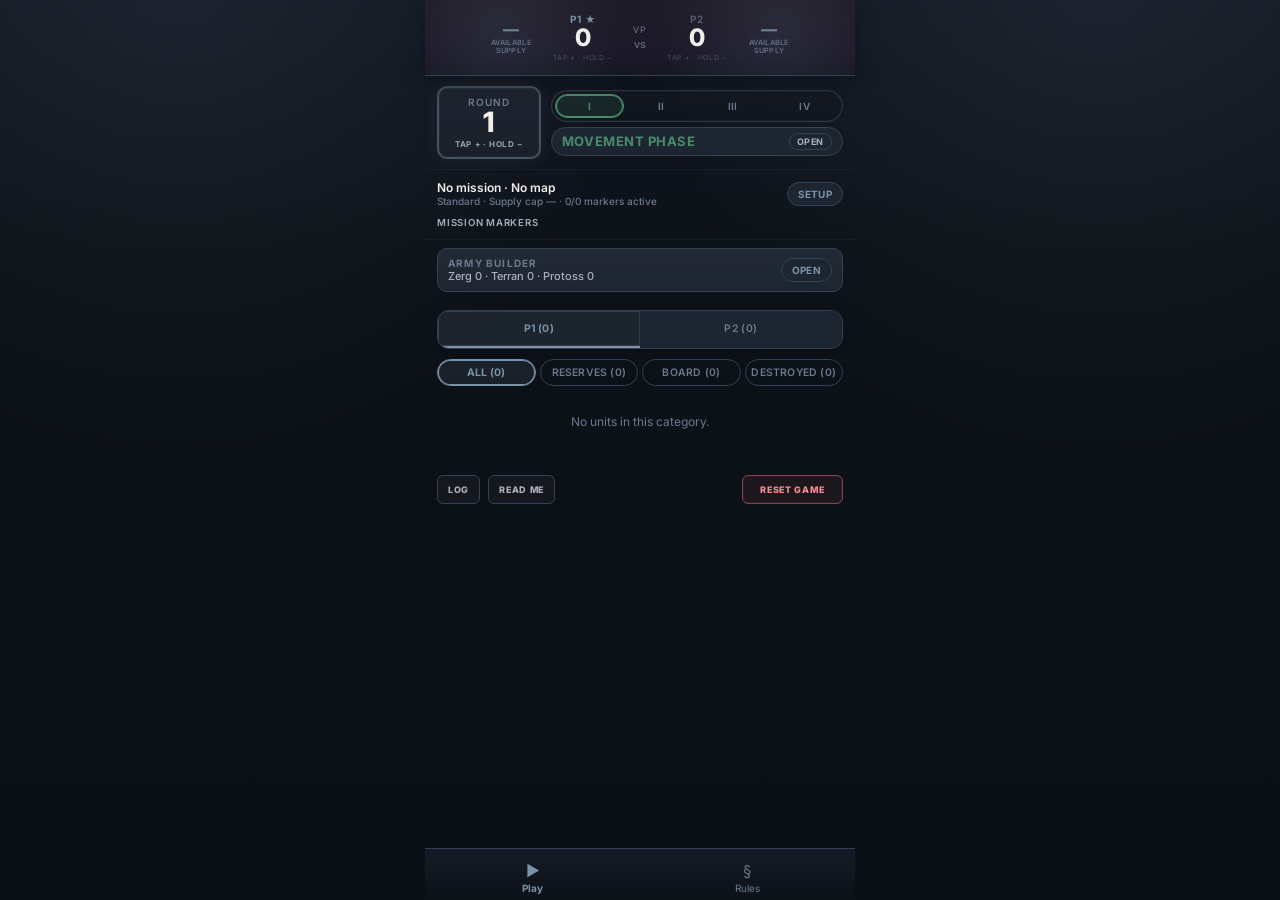
==== index.html @ 0a816eaf "Add files via upload" ====
<!DOCTYPE html>
<html lang="en">
<head>
<meta charset="UTF-8">
<meta name="viewport" content="width=device-width, initial-scale=1.0, maximum-scale=1.0, viewport-fit=cover">
<title>SC:TMG — Layout Prototype</title>
<link rel="preconnect" href="https://fonts.googleapis.com">
<link href="https://fonts.googleapis.com/css2?family=Inter:wght@400;500;600;700;800&display=swap" rel="stylesheet">
<style>
*{box-sizing:border-box;margin:0;padding:0}
:root{
  --bg:#0d1118;--surface:#171d28;--surfaceAlt:#1d2531;
  --card:#1d2531;--panel-3:#263140;--border:#344256;
  --text:#f0eee8;--muted:#a9b0bb;--dim:#6b7a8d;
  --accent:#d4af37;--accent-rgb:212,175,55;
  --movement:#22c55e;--assault:#f59e0b;--combat:#ef4444;--scoring:#3b82f6;
  --success:#22c55e;--warning:#fbbf24;--error:#ef4444;--gas:#22d3ee;
  --font:'Inter',-apple-system,BlinkMacSystemFont,system-ui,sans-serif;
  --mono:'Inter',monospace;
  --r:10px;--rs:6px;
}
html,body{background:var(--bg);color:var(--text);font-family:var(--font);-webkit-tap-highlight-color:transparent;min-height:100vh;scrollbar-width:none}
body::-webkit-scrollbar{display:none}
button{font-family:inherit;cursor:pointer;border:none;background:none;color:inherit}
input,select{font-family:inherit}
@keyframes fadeIn{from{opacity:0;transform:translateY(-3px)}to{opacity:1;transform:translateY(0)}}

/* ─── SCOREBAR (sticky) ─── */
.scorebar{
  position:sticky;top:0;z-index:100;
  border-bottom:1px solid var(--border);
  padding:calc(env(safe-area-inset-top,0px) + 6px) 12px 6px;
  box-shadow:0 8px 20px rgba(4,8,15,.28);
}
/* ─── GAME STRIP (scrolls) ─── */
.game-strip{padding:10px 12px;border-bottom:1px solid rgba(255,255,255,.04)}
.score-row1{display:flex;align-items:center;gap:10px}
.round-block{padding:8px 16px;border-radius:var(--r);background:linear-gradient(180deg,rgba(255,255,255,.035),rgba(255,255,255,.01)),var(--surface);border:2px solid rgba(var(--accent-rgb),.42);box-shadow:0 0 16px rgba(var(--accent-rgb),.12),inset 0 0 0 1px rgba(255,255,255,.04);text-align:center;cursor:pointer;user-select:none;transition:transform .1s,box-shadow .15s,border-color .15s;-webkit-tap-highlight-color:transparent}
.round-block.pressing{transform:scale(.95)}
.round-label{font-size:10px;color:var(--dim);text-transform:uppercase;letter-spacing:.1em;font-weight:600}
.round-value{font-size:28px;font-weight:800;font-family:var(--mono);line-height:1}
.round-hint{font-size:8px;color:var(--muted);margin-top:3px;opacity:.9;text-transform:uppercase;letter-spacing:.08em;font-weight:700}
.phase-col{flex:1;display:flex;flex-direction:column;gap:5px}
.phase-pills{display:flex;gap:3px;padding:3px;border-radius:100px;border:1px solid rgba(var(--accent-rgb),.28);background:linear-gradient(180deg,rgba(255,255,255,.025),rgba(255,255,255,.006)),rgba(13,17,24,.55);box-shadow:inset 0 0 0 1px rgba(255,255,255,.03)}
.phase-pill{flex:1;padding:5px 0;border-radius:100px;border:1.5px solid transparent;font-size:10px;font-weight:600;text-transform:uppercase;letter-spacing:.02em;transition:all .15s}
.phase-pill.active{font-weight:700;box-shadow:inset 0 0 0 1px currentColor}
.phase-row2{display:flex;align-items:center;gap:6px}
.phase-name{font-size:13px;font-weight:700;text-transform:uppercase;letter-spacing:.04em}
.phase-open-btn{flex:1;min-width:0;padding:5px 10px;border-radius:100px;border:1px solid var(--border);background:var(--surfaceAlt);font-size:11px;white-space:nowrap;text-align:left}
.phase-open-btn .phase-name{text-decoration:none}
.phase-open-btn{display:flex;align-items:center;justify-content:space-between;gap:8px}
.phase-open-tag{padding:2px 7px;border-radius:999px;background:var(--card);border:1px solid var(--border);color:var(--muted);font-size:9px;font-weight:700;text-transform:uppercase;letter-spacing:.06em}
.vp-row{display:flex;align-items:center;justify-content:center;gap:10px;padding:2px 0}
.vp-block{text-align:center;min-width:66px;padding:3px 6px;border-radius:var(--r);user-select:none}
.vp-score-hit{cursor:pointer;transition:transform .1s;padding:2px 4px;border-radius:var(--rs)}
.vp-score-hit.pressing{transform:scale(.95)}
.vp-label{font-size:10px;text-transform:uppercase;letter-spacing:.1em;font-weight:600}
.vp-value{font-size:24px;font-weight:800;font-family:var(--mono);line-height:1.1}
.vp-hint{font-size:7px;color:var(--dim);margin-top:2px;opacity:.5;text-transform:uppercase;letter-spacing:.08em}
.vp-hint.score-ready{opacity:1;font-weight:800;color:var(--accent)}
.supply-side{text-align:center;min-width:36px;padding:4px 2px;border-radius:var(--rs);opacity:.85}
.supply-side .supply-num{display:block;font-size:1rem;font-weight:800;font-family:var(--mono);color:var(--sc);line-height:1}
.supply-side.over .supply-num{color:#ef4444}
.supply-side .supply-detail{display:block;font-size:0.45rem;color:var(--dim);text-transform:uppercase;letter-spacing:.04em;font-weight:600;margin-top:2px;line-height:1.05}
.vp-sep{display:flex;flex-direction:column;align-items:center}
.vp-sep span:first-child{font-size:9px;color:var(--dim);text-transform:uppercase;letter-spacing:.15em}
.vp-sep span:last-child{font-size:11px;color:var(--dim);margin-top:2px}
.log-open-btn{padding:8px 10px;border-radius:var(--rs);border:1px solid var(--border);background:rgba(255,255,255,.035);color:var(--muted);font-size:9px;font-weight:800;text-transform:uppercase;letter-spacing:.08em}
.utility-left{display:flex;gap:8px;align-items:center}
.readme-list{display:grid;gap:10px}
.readme-item{padding:9px 10px;border-radius:var(--rs);border:1px solid rgba(255,255,255,.06);background:linear-gradient(180deg,rgba(255,255,255,.018),rgba(255,255,255,.005)),var(--surfaceAlt)}
.readme-item strong{display:block;margin-bottom:3px;color:var(--text);font-size:12px}
.readme-item span{display:block;color:var(--dim);font-size:11px;line-height:1.4}
.log-list{max-height:58vh;overflow:auto;padding-right:2px}
.log-entry{padding:9px 0;border-bottom:1px solid rgba(255,255,255,.06)}
.log-entry-head{display:flex;align-items:center;justify-content:space-between;gap:8px;margin-bottom:3px}
.log-round{font-size:9px;color:var(--accent);font-weight:800;text-transform:uppercase;letter-spacing:.08em}
.log-time{font-size:9px;color:var(--dim);font-family:var(--mono)}
.log-text{font-size:12px;line-height:1.35;color:var(--text);font-weight:600}
.log-empty{padding:18px 0;color:var(--dim);font-size:12px;text-align:center}

/* ─── TURN STRIP ─── */
.turn-strip{padding:10px 12px 6px;border-bottom:1px solid rgba(255,255,255,.04)}
.phase-purpose{font-size:11px;margin-bottom:8px;line-height:1.5;font-weight:500;opacity:.85}
.action-chips{display:flex;gap:4px;margin-bottom:8px;overflow-x:auto;scrollbar-width:none}
.action-chips::-webkit-scrollbar,.filter-chips::-webkit-scrollbar{display:none}
.action-chip{padding:6px 12px;border-radius:100px;white-space:nowrap;border:1px solid var(--border);font-size:10px;font-weight:600;text-transform:uppercase;letter-spacing:.02em;flex-shrink:0;transition:all .15s}
.action-chip.active{font-weight:700;box-shadow:inset 0 0 0 1px currentColor}
.action-select-wrap{position:relative;margin-bottom:8px}
.action-select{width:100%;padding:9px 34px 9px 12px;border-radius:var(--rs);border:1px solid var(--border);background:linear-gradient(180deg,rgba(255,255,255,.025),rgba(255,255,255,.005)),var(--surfaceAlt);color:var(--text);font-size:12px;font-weight:700;letter-spacing:.02em;appearance:none;-webkit-appearance:none;text-transform:uppercase}
.action-select option{background:var(--surface);color:var(--text)}
.action-select-wrap::after{content:"▼";position:absolute;right:12px;top:50%;transform:translateY(-50%);color:var(--dim);font-size:10px;pointer-events:none}
.action-info{padding:4px 2px 8px;margin-bottom:4px}
.action-title{font-size:12px;font-weight:600}
.action-when{font-size:10px;color:var(--dim);font-weight:500;margin-top:2px;line-height:1.35}
.action-steps{padding:0 0 8px;animation:fadeIn .15s ease}
.step-row{display:flex;gap:8px;padding:5px 0;font-size:12px;font-weight:500}
.step-num{width:20px;height:20px;border-radius:50%;display:flex;align-items:center;justify-content:center;font-size:10px;font-weight:700;font-family:var(--mono);flex-shrink:0}
.resolve-row{display:flex;gap:6px;margin-bottom:6px}
.resolve-btn{flex:2;padding:10px;border-radius:var(--rs);color:#fff;font-size:11px;font-weight:700;text-transform:uppercase;letter-spacing:.04em;box-shadow:0 4px 12px rgba(0,0,0,.3)}
.pass-btn{flex:1;padding:10px;border-radius:var(--rs);background:var(--surfaceAlt);border:1px solid var(--border);color:var(--muted);font-size:11px;font-weight:600;text-transform:uppercase;letter-spacing:.02em}
.pass-btn.done{color:var(--dim);opacity:.4}
.pass-state{display:flex;gap:12px;justify-content:center;padding-bottom:2px}
.pass-state span{font-size:10px;font-weight:600;text-transform:uppercase;letter-spacing:.04em}

/* ─── MISSION PANEL ─── */
.mission-panel{padding:0 12px 6px;border-bottom:1px solid rgba(255,255,255,.04)}
.mission-header{display:flex;align-items:center;gap:8px;padding:10px 0;cursor:pointer;user-select:none}
.mission-header-info{flex:1}
.mission-title{font-size:12px;font-weight:600}
.mission-sub{font-size:10px;color:var(--dim);font-weight:500}
.mission-chevron{color:var(--dim);font-size:10px;transition:transform .2s}
.mission-chevron.open{transform:rotate(180deg)}
.mission-body{animation:fadeIn .12s ease;padding-bottom:8px}
.scale-chips{display:flex;gap:4px;margin-bottom:10px}
.scale-chip{flex:1;padding:8px 0;border-radius:var(--rs);border:1.5px solid transparent;font-size:11px;font-weight:600;text-align:center;transition:all .15s;background:var(--surfaceAlt)}
.scale-chip.active{font-weight:700}
.mission-selects{display:flex;gap:6px;margin-bottom:8px}
.mission-select{flex:1;padding:8px 10px;border-radius:var(--rs);background:var(--panel-3);border:1px solid var(--border);color:var(--text);font-size:11px;font-weight:500;font-family:var(--font);appearance:none;-webkit-appearance:none}
.mission-select option{background:var(--card);color:var(--text)}
.mission-stat-row{display:flex;gap:8px;margin-bottom:10px;flex-wrap:wrap}
.mission-stat{padding:5px 12px;border-radius:100px;font-size:10px;font-weight:600;text-transform:uppercase;letter-spacing:.02em}
.supply-board{display:grid;grid-template-columns:1fr 1fr;gap:6px;padding:8px 12px;border-bottom:1px solid rgba(255,255,255,.04)}
.supply-card{border-radius:var(--r);border:1px solid var(--border);background:linear-gradient(180deg,rgba(255,255,255,.02),rgba(255,255,255,.005)),var(--card);padding:8px}
.supply-card.over{border-color:#8b4049;background:rgba(139,64,73,.12)}
.supply-top{display:flex;align-items:center;justify-content:space-between;gap:6px;margin-bottom:6px}
.supply-name{font-size:11px;font-weight:600;white-space:nowrap;overflow:hidden;text-overflow:ellipsis}
.supply-value{font-family:var(--mono);font-size:18px;font-weight:700}
.supply-label{font-size:9px;color:var(--dim);text-transform:uppercase;letter-spacing:.08em}
.supply-meter{height:4px;border-radius:999px;background:#25262d;overflow:hidden}
.supply-fill{height:100%;border-radius:inherit}
.supply-note{margin-top:5px;color:var(--dim);font-size:9px;line-height:1.3}
.sides-row{display:flex;gap:6px;align-items:center;margin-bottom:10px}
.sides-label{font-size:10px;color:var(--dim);flex:1}
.side-chip{padding:3px 10px;border-radius:12px;font-size:11px;font-weight:500}
.swap-btn{padding:3px 10px;border-radius:12px;border:1px solid var(--border);font-size:10px;color:var(--muted)}
.marker-grid{display:flex;gap:4px;flex-wrap:wrap}
.marker-chip{padding:8px 10px;border-radius:var(--rs);border:1px solid var(--border);background:linear-gradient(180deg,rgba(255,255,255,.02),rgba(255,255,255,.005)),var(--surfaceAlt);text-align:center;flex:1;min-width:55px;cursor:pointer;transition:all .15s}
.marker-chip.active{border-color:rgba(var(--accent-rgb),.5);box-shadow:0 0 8px rgba(var(--accent-rgb),.12)}
.marker-num{font-size:12px;font-weight:700;font-family:var(--mono)}
.marker-owner{font-size:9px;color:var(--dim);font-weight:500}
.marker-supply{font-size:9px;color:var(--dim);font-family:var(--mono);font-weight:600}
.marker-editor{animation:fadeIn .12s ease;padding:8px 0}
.marker-edit-head{display:flex;align-items:center;justify-content:space-between;margin-bottom:8px}
.marker-edit-title{font-size:13px;font-weight:600}
.marker-active-btn{padding:4px 12px;border-radius:14px;border:1.5px solid var(--border);font-size:11px;transition:all .15s}
.marker-active-btn.on{border-color:rgba(var(--accent-rgb),.5);color:var(--accent);background:rgba(var(--accent-rgb),.12)}
.marker-control-board{display:grid;grid-template-columns:1fr minmax(76px,.8fr) 1fr;align-items:stretch;gap:6px;margin-top:8px}
.marker-control-side,.marker-control-center{min-height:48px;border-radius:var(--rs);border:1px solid var(--border);background:linear-gradient(180deg,rgba(255,255,255,.02),rgba(255,255,255,.005)),var(--surfaceAlt);display:flex;flex-direction:column;align-items:center;justify-content:center;text-align:center;transition:transform .1s,border-color .15s,background .15s,box-shadow .15s}
.marker-control-side{font-size:12px;font-weight:800;text-transform:uppercase;letter-spacing:.05em}
.marker-control-side small,.marker-control-center small{margin-top:2px;color:var(--dim);font-size:8px;font-weight:700;text-transform:uppercase;letter-spacing:.05em}
.marker-control-center{font-family:var(--mono);font-size:18px;font-weight:900}
.marker-control-side.active{box-shadow:inset 0 0 0 1px currentColor}
.marker-control-side:active,.marker-control-center:active{transform:scale(.97)}
.marker-home-row{display:grid;grid-template-columns:repeat(3,1fr);gap:5px;margin-top:8px}
.marker-home-btn{padding:6px 4px;border-radius:var(--rs);border:1px solid var(--border);background:var(--surfaceAlt);color:var(--dim);font-size:9px;font-weight:800;text-transform:uppercase;letter-spacing:.04em}
.marker-home-btn.active{box-shadow:inset 0 0 0 1px currentColor}
.marker-supply-row{display:flex;align-items:center;gap:8px;padding:7px 0;border-bottom:1px solid rgba(255,255,255,.04)}
.marker-supply-row .player-lbl{font-size:11px;flex:1}
.marker-supply-row .supply-val{font-size:14px;font-weight:600;font-family:var(--mono);width:24px;text-align:center}
.marker-supply-counter{min-width:58px;padding:5px 9px;border-radius:var(--rs);border:1px solid var(--border);background:linear-gradient(180deg,rgba(255,255,255,.02),rgba(255,255,255,.005)),var(--surfaceAlt);text-align:center;user-select:none;transition:transform .1s}
.marker-supply-counter.pressing{transform:scale(.96)}
.marker-supply-counter .supply-val{display:block;width:auto;font-size:16px;font-weight:800;font-family:var(--mono)}
.marker-supply-counter .model-hint{display:block;margin-top:2px;color:var(--dim);font-size:8px;font-family:var(--font);text-transform:uppercase;letter-spacing:.04em}
.marker-owner-btns{display:flex;gap:4px;margin-top:8px}
.marker-owner-btn{flex:1;padding:5px 0;border-radius:var(--rs);border:1px solid var(--border);font-size:10px;transition:all .15s}
.marker-owner-btn.active{font-weight:600}

/* ─── ARMY SECTION ─── */
.army-section{padding:10px 12px 12px}
.army-toggle{display:flex;margin-bottom:10px;border-radius:12px;border:1px solid var(--border);overflow:hidden;box-shadow:0 2px 8px rgba(0,0,0,.15)}
.army-toggle button{flex:1;padding:11px 0;background:var(--surfaceAlt);font-size:0.65rem;font-weight:600;text-transform:uppercase;letter-spacing:.04em;transition:all .15s;border-bottom:2px solid transparent}
.army-toggle button.active{font-weight:700}
.builder-bar{display:flex;align-items:center;justify-content:space-between;gap:8px;margin:8px 12px;padding:8px 10px;border-radius:var(--r);background:linear-gradient(180deg,rgba(255,255,255,.02),rgba(255,255,255,.005)),var(--surfaceAlt);border:1px solid var(--border)}
.builder-head{display:flex;align-items:center;justify-content:space-between;gap:8px;margin-bottom:7px}
.builder-title{font-size:10px;color:var(--dim);text-transform:uppercase;letter-spacing:.12em;font-family:var(--mono);font-weight:700}
.builder-summary{font-size:11px;color:var(--muted);overflow:hidden;text-overflow:ellipsis;white-space:nowrap;font-weight:500}
.builder-open-btn{padding:5px 10px;border-radius:100px;border:1px solid var(--border);background:var(--card);color:var(--accent);font-size:10px;font-weight:700;text-transform:uppercase;letter-spacing:.03em;white-space:nowrap}
.builder-links{display:flex;gap:4px}
.builder-links a{padding:4px 8px;border-radius:100px;border:1px solid var(--border);color:var(--muted);font-size:10px;text-decoration:none;font-weight:600}
.builder-imports{display:grid;grid-template-columns:repeat(3,1fr);gap:4px}
.builder-imports button{padding:6px 4px;border-radius:var(--rs);border:1px solid var(--border);background:var(--card);color:var(--muted);font-size:10px;font-weight:600}
.builder-imports button.ready{color:var(--accent);border-color:rgba(var(--accent-rgb),.45);background:rgba(var(--accent-rgb),.08)}
.builder-imports button:disabled{opacity:.45}
.builder-status{margin-top:6px;color:var(--dim);font-size:10px;line-height:1.35}
.modal-backdrop{position:fixed;inset:0;background:rgba(0,0,0,.68);z-index:190}
.modal-panel{position:fixed;left:12px;right:12px;top:50%;transform:translateY(-50%);z-index:200;max-width:406px;margin:0 auto;padding:12px;border-radius:var(--r);background:linear-gradient(180deg,rgba(255,255,255,.025),rgba(255,255,255,.005)),var(--surface);border:1px solid var(--border);box-shadow:0 18px 60px rgba(0,0,0,.45)}
.modal-head{display:flex;align-items:flex-start;justify-content:space-between;gap:10px;margin-bottom:10px}
.modal-title{font-size:15px;font-weight:700}
.modal-sub{margin-top:2px;color:var(--dim);font-size:11px;line-height:1.35}
.modal-close{width:30px;height:30px;border-radius:50%;border:1px solid var(--border);background:var(--surfaceAlt);color:var(--muted);font-size:18px;line-height:1}
.filter-chips{display:flex;gap:4px;margin-bottom:8px}
.filter-chip{flex:1;padding:6px 4px;border-radius:100px;white-space:nowrap;border:1px solid var(--border);font-size:0.65rem;font-weight:600;text-transform:uppercase;letter-spacing:.02em;transition:all .15s;text-align:center}
.filter-chip.active{font-weight:700;box-shadow:inset 0 0 0 1px currentColor}
.empty-msg{padding:20px 0;text-align:center;color:var(--dim);font-size:12px}

/* ─── ROLE COLORS ─── */
.unit-card{
  border-radius:12px;border:1px solid var(--border);border-left:4px solid var(--border);
  margin-bottom:8px;transition:opacity .2s,transform .16s,box-shadow .16s;
  background:
    radial-gradient(circle at top right,rgba(var(--unit-color-rgb,var(--accent-rgb)),.10),transparent 34%),
    linear-gradient(180deg,rgba(255,255,255,.025),rgba(255,255,255,.01)),var(--surface);
  box-shadow:0 2px 8px rgba(0,0,0,.2);overflow:hidden;
}
.unit-card.role-hero{border-left-color:#f59e0b}
.unit-card.role-elite{border-left-color:#a855f7}
.unit-card.role-core{border-left-color:#3b82f6}
.unit-card.role-support{border-left-color:#22c55e}
.unit-card.role-specialist{border-left-color:#ec4899}
.unit-card.dead{background:var(--bg);border-color:rgba(255,255,255,.04);border-left-color:rgba(255,255,255,.06);opacity:.4;box-shadow:none}
.unit-row{display:grid;grid-template-columns:10px minmax(0,1fr) 12px;grid-template-areas:"dot main chev" ". controls controls";align-items:center;gap:8px 10px;padding:12px 14px;cursor:pointer;user-select:none}
.loc-dot{grid-area:dot;width:10px;height:10px;border-radius:50%;flex-shrink:0}
.unit-main{grid-area:main;min-width:0;display:flex;align-items:baseline;gap:6px}
.unit-name{min-width:0;font-size:0.95rem;font-weight:600;line-height:1.25;overflow-wrap:anywhere}
.unit-name.dead{color:var(--dim);text-decoration:line-through}
.unit-meta{flex:0 0 auto;color:var(--muted);font-size:0.75rem;font-weight:500}
.unit-controls{grid-area:controls;display:grid;grid-template-columns:minmax(54px,.9fr) minmax(40px,.7fr) minmax(40px,.7fr) minmax(48px,.8fr);align-items:center;gap:6px;min-width:0}
.toggle-chip{width:100%;min-height:28px;padding:4px 0;border-radius:100px;border:1.5px solid transparent;font-size:0.6rem;font-weight:600;text-transform:uppercase;letter-spacing:.02em;transition:all .15s;text-align:center}
.toggle-chip.on{font-weight:700;box-shadow:inset 0 0 0 1px currentColor}
.location-chip{width:100%;min-height:26px;padding:3px 0;border-radius:100px;border:1px solid var(--border);font-size:0.58rem;font-weight:650;white-space:nowrap;text-align:center;text-transform:uppercase;letter-spacing:.01em}
.model-badge{position:relative;width:100%;min-height:28px;padding:3px 4px;border-radius:var(--rs);border:1px solid transparent;font-size:0.72rem;font-family:var(--mono);font-weight:700;text-align:center;display:flex;align-items:center;justify-content:center;line-height:1;cursor:pointer;user-select:none;transition:transform .1s,border-color .15s,background .15s}
.model-badge.pressing{transform:scale(.96)}
.model-badge small{position:absolute;left:5px;top:50%;transform:translateY(-50%);font-family:var(--font);font-size:0.46rem;font-weight:800;letter-spacing:.02em;text-transform:uppercase;opacity:.68}
.unit-chevron{grid-area:chev;color:var(--muted);font-size:14px;transition:transform .2s;flex-shrink:0}
.unit-chevron.open{transform:rotate(90deg)}
.unit-expand{border-top:1px solid var(--border);padding:12px 14px 14px;animation:revealBlock .2s ease}
@keyframes revealBlock{from{opacity:0;transform:translateY(-4px)}to{opacity:1;transform:translateY(0)}}

/* Stats Grid — matches builder */
.stat-grid{display:grid;grid-template-columns:repeat(auto-fit,minmax(48px,1fr));gap:4px;margin:12px 0}
.stat-chip{
  background:linear-gradient(180deg,rgba(255,255,255,.02),rgba(255,255,255,.01)),var(--panel-3);
  border-radius:6px;padding:6px 4px;text-align:center;
}
.stat-label{display:block;font-size:0.55rem;color:var(--muted);text-transform:uppercase;letter-spacing:.03em;margin-bottom:2px;font-weight:600}
.stat-val{font-size:0.8rem;font-weight:600;color:var(--text)}

/* Weapon Table — matches builder */
.weapon-table{
  background:linear-gradient(180deg,rgba(255,255,255,.02),rgba(255,255,255,.01)),var(--panel-3);
  border:1px solid var(--border);border-radius:8px;overflow:hidden;margin-bottom:8px;
}
.weapon-table:last-child{margin-bottom:0}
.weapon-table-header{display:flex;justify-content:space-between;align-items:center;padding:8px 12px;background:var(--surface);border-bottom:1px solid var(--border)}
.weapon-table-name{font-size:0.85rem;font-weight:600}
.weapon-table-phase{font-size:0.65rem;padding:2px 6px;border-radius:4px;background:rgba(255,255,255,.05);color:var(--muted);text-transform:uppercase}
.weapon-table-stats{display:grid;grid-template-columns:repeat(auto-fit,minmax(50px,1fr))}
.weapon-table-cell{padding:6px 8px;text-align:center;border-right:1px solid var(--border)}
.weapon-table-cell:last-child{border-right:none}
.weapon-table-cell span{display:block;font-size:0.55rem;color:var(--muted);text-transform:uppercase;letter-spacing:.03em;margin-bottom:2px}
.weapon-table-cell strong{font-size:0.8rem;font-weight:600}
.weapon-table-kw{padding:6px 12px;border-top:1px solid var(--border);display:flex;flex-wrap:wrap;gap:4px}
.weapon-table-kw .kw-chip{margin:0}

/* Ability Block — matches builder */
.ability-block{
  background:linear-gradient(180deg,rgba(255,255,255,.02),rgba(255,255,255,.01)),var(--panel-3);
  border:1px solid var(--border);border-radius:8px;margin-bottom:8px;overflow:hidden;
}
.ability-block:last-child{margin-bottom:0}
.ability-header{padding:8px 12px 4px}
.ability-title{font-size:0.88rem;font-weight:600;color:var(--warning)}
.ability-phase-tag{font-size:0.6rem;padding:2px 6px;border-radius:4px;background:rgba(255,255,255,.05);color:var(--muted);text-transform:uppercase;margin-left:6px}
.ability-body{padding:4px 12px 8px;font-size:0.8rem;color:var(--muted);line-height:1.5}

.sec-label{font-size:0.6rem;color:var(--muted);text-transform:uppercase;letter-spacing:.08em;font-weight:600;margin-bottom:6px}
.kw-chip{padding:3px 8px;border-radius:4px;background:rgba(var(--accent-rgb),.15);color:var(--accent);font-size:0.65rem;font-weight:700;text-transform:uppercase;letter-spacing:.04em;display:inline-block;margin:0 4px 4px 0}
.model-counter{min-width:72px;padding:6px 10px;border-radius:8px;border:1px solid var(--border);background:linear-gradient(180deg,rgba(255,255,255,.02),rgba(255,255,255,.005)),var(--surfaceAlt);text-align:center;user-select:none;transition:transform .1s;cursor:pointer}
.model-counter.pressing{transform:scale(.96)}
.model-counter .model-val{display:block;width:auto;color:var(--text);font-size:0.95rem;font-weight:700}
.model-counter .model-hint{display:block;margin-top:2px;color:var(--dim);font-size:0.55rem;font-family:var(--font);text-transform:uppercase;letter-spacing:.06em}
.step-btn{width:28px;height:28px;border-radius:var(--rs);border:1px solid var(--border);background:linear-gradient(180deg,rgba(255,255,255,.025),rgba(255,255,255,.01)),var(--panel-3);color:var(--muted);font-size:15px;font-weight:700;display:flex;align-items:center;justify-content:center}
.model-val{font-size:0.95rem;font-weight:700;font-family:var(--mono);width:24px;text-align:center}
.loc-btns{display:flex;gap:4px;margin-top:12px}
.loc-btn{flex:1;padding:7px 0;border-radius:var(--rs);border:1px solid var(--border);font-size:0.65rem;font-weight:600;text-transform:uppercase;letter-spacing:.02em;transition:all .15s}
.loc-btn.active{font-weight:700;box-shadow:inset 0 0 0 1px currentColor}

/* ─── RULES TAB ─── */
.rules-tab{padding:12px}
.search-wrap{position:relative;margin-bottom:12px}
.search-input{width:100%;padding:10px 14px;border-radius:var(--r);background:var(--card);border:1px solid var(--border);color:var(--text);font-size:13px;font-weight:500;outline:none}
.search-clear{position:absolute;right:10px;top:50%;transform:translateY(-50%);background:none;border:none;color:var(--dim);font-size:16px}
.saved-chips{display:flex;gap:4px;flex-wrap:wrap;margin-bottom:14px}
.saved-chip{padding:5px 10px;border-radius:var(--r);background:linear-gradient(180deg,rgba(255,255,255,.02),rgba(255,255,255,.005)),var(--card);border:1px solid var(--border);font-size:11px;text-align:left}
.saved-chip strong{display:block;font-weight:500}
.saved-chip small{font-size:9px;color:var(--dim)}
.lib-row{display:flex;align-items:center;justify-content:space-between;width:100%;padding:9px 11px;margin-bottom:3px;background:linear-gradient(180deg,rgba(255,255,255,.02),rgba(255,255,255,.005)),var(--card);border-radius:var(--r);border:1px solid var(--border);text-align:left}
.lib-kicker{font-size:9px;color:var(--dim)}
.lib-title{font-size:12px;font-weight:500}
.lib-count{font-size:10px;color:var(--dim);font-family:var(--mono)}

/* ─── BOTTOM NAV ─── */
.bottom-nav{position:fixed;bottom:0;left:50%;transform:translateX(-50%);width:100%;max-width:430px;display:flex;background:linear-gradient(180deg,rgba(23,29,40,.94),rgba(13,17,24,.98));backdrop-filter:blur(10px);border-top:1px solid var(--border);padding:6px 0 env(safe-area-inset-bottom,8px);z-index:100}
.nav-btn{flex:1;display:flex;flex-direction:column;align-items:center;gap:2px;padding:6px 0}
.nav-icon{font-size:15px}
.nav-label{font-size:10px;font-weight:400}
.nav-btn.active .nav-label{font-weight:700}

.app-shell{max-width:430px;margin:0 auto;min-height:100vh}
.tab-content{padding-bottom:56px}
.danger-zone{display:flex;justify-content:space-between;align-items:center;gap:8px;padding:14px 12px 74px}
.reset-game-btn{width:25%;min-width:92px;padding:8px 10px;border-radius:var(--rs);border:1.5px solid #8b4049;background:rgba(139,64,73,.12);color:#ff8b96;font-size:9px;font-weight:800;text-transform:uppercase;letter-spacing:.08em;box-shadow:inset 0 0 0 1px rgba(255,139,150,.08)}
</style>
</head>
<body>
<div class="app-shell" id="app"></div>
<script src="Army%20Builder/runtime/payloads/mission-setup.js"></script>
<script>
const PHASES=[
  {n:"I",name:"Movement",color:"#4a8c6a",purpose:"Deploy, reposition, disengage, and set up the next phase."},
  {n:"II",name:"Assault",color:"#c96a4a",purpose:"Deal damage with ranged attacks, run for position, or charge into engagement."},
  {n:"III",name:"Combat",color:"#8b4a5e",purpose:"Resolve obligatory melee between engaged ground units."},
  {n:"IV",name:"Scoring",color:"#5a7a9a",purpose:"Determine marker control, score the round, clean up, and set initiative."},
];
const ACTIONS={
  0:[
    {title:"Hold",ref:"8.5.1",when:"Movement Phase, when the unit is eligible to activate",how:["Do nothing","Set the unit's activation marker"]},
    {title:"Move",ref:"8.5.2-8.5.3",when:"Movement Phase, when the unit is unengaged and activated",how:["Choose a leading model and move it up to Speed","Apply movement restrictions for bases, terrain, gaps, and elevation","Set the rest of the unit back into coherency"]},
    {title:"Disengage",ref:"8.5.4",when:"Movement Phase, when the unit begins engaged",how:["Move using the standard movement procedure","Each model must finish outside enemy engagement range","Models that fail to clear are removed"]},
    {title:"Deploy",ref:"8.5.5",when:"Movement Phase, if the unit fits within available supply",how:["Confirm current supply fits within available supply","Set the leading model at the entry edge, then move up to Speed","Set the rest of the unit in coherency"]}
  ],
  1:[
    {title:"Run",ref:"8.7.1",when:"Assault Phase, when the unit is unengaged and activated",how:["Use the same standard movement procedure as a Move","Nominate a leading model, move it up to Speed, then rebuild coherency","Do not end within engagement range of enemy units"]},
    {title:"Hold",ref:"8.7.2",when:"Assault Phase, when the unit is eligible to activate",how:["Do nothing","Set the activation marker to show the unit has acted in Assault"]},
    {title:"Ranged Attack",ref:"8.7.3-8.7.6",when:"Assault Phase, when the unit has a valid target and weapon profile",how:["Check visibility, range, target tag, and engagement status","Assign weapons into legal batches","Resolve each batch through Attack Pool, Armour Pool, then Damage Pool"]},
    {title:"Charge",ref:"8.7.7",when:"Assault Phase, after declaring targets and rolling charge distance",how:["Declare all intended target units first","Roll 1D6 and add the result to the unit's Speed","Move the leading model into legal engagement range, then rebuild coherency"]}
  ],
  2:[
    {title:"Close Combat Attack",ref:"8.8.1",when:"Combat Phase, when the engaged ground unit is activated",how:["Optionally Close Ranks up to 3 inches","Set models base-to-base where possible","Resolve melee attacks against enemy units the unit is engaged with"]}
  ],
  3:[
    {title:"Determine Mission Marker Control",ref:"8.9.1",when:"Start of the Scoring & Cleanup Phase",how:["Check which units can contest each marker","Sum current supply of contesting units for each player","Higher total controls the marker"]},
    {title:"Score Victory Points",ref:"8.9.2",when:"After marker control is determined",how:["Apply the mission card's scoring conditions simultaneously"]},
    {title:"End of Game Check",ref:"8.9.3",when:"Immediately after victory points are scored",how:["Follow the mission card's end-of-game condition before cleanup"]},
    {title:"Cleanup & Refresh",ref:"8.9.4-8.9.5",when:"After the end-of-game check",how:["Resolve end-of-round effects","Remove tokens and markers except stay-in-play exceptions","Refresh exhausted cards and clear activation state"]},
    {title:"Determine Initiative",ref:"8.9.6",when:"End of the Scoring & Cleanup Phase",how:["The player with fewer victory points takes the first player marker","If tied, conduct a roll-off"]}
  ],
};
const UNITS_P1=[
  {key:"stalker-0",name:"Stalker",role:"Elite",tier:"T2",supply:2,models:{current:2,max:2},stats:{speed:"4/8",armour:"4+",hp:6},location:"reserves",engaged:false,activated:false,weapons:[{name:"Particle Disruptors",range:'12"',hit:"4+",dmg:2},{name:"Stomp",range:"Melee",hit:"5+",dmg:1}],abilities:[{name:"Blink",desc:'Teleport up to 8" ignoring terrain'}],keywords:["Squadron","Passive"]},
  {key:"zealot-0",name:"Zealot",role:"Core",tier:"T1",supply:1,models:{current:6,max:6},stats:{speed:"5",armour:"4+",hp:3},location:"reserves",engaged:false,activated:false,weapons:[{name:"Psi Blades",range:"Melee",hit:"3+",dmg:2}],abilities:[{name:"Charge",desc:'+2" on assault moves'}],keywords:["Squadron"]},
  {key:"colossus-0",name:"Colossus",role:"Specialist",tier:"T3",supply:4,models:{current:1,max:1},stats:{speed:"4",armour:"3+",hp:10},location:"reserves",engaged:false,activated:false,weapons:[{name:"Thermal Lances",range:'14"',hit:"3+",dmg:4}],abilities:[{name:"Cliff Walk",desc:"Ignores terrain height"}],keywords:["Massive","Detector"]},
  {key:"sentry-0",name:"Sentry",role:"Support",tier:"T1",supply:1,models:{current:3,max:3},stats:{speed:"4",armour:"5+",hp:4},location:"reserves",engaged:false,activated:false,weapons:[{name:"Disruption Beam",range:'10"',hit:"4+",dmg:1}],abilities:[{name:"Guardian Shield",desc:'+1 Armour within 4"'},{name:"Force Field",desc:"Place impassable marker"}],keywords:["Psionic"]},
  {key:"immortal-0",name:"Immortal",role:"Elite",tier:"T2",supply:3,models:{current:2,max:2},stats:{speed:"3",armour:"2+",hp:8},location:"reserves",engaged:false,activated:false,weapons:[{name:"Phase Disruptors",range:'12"',hit:"3+",dmg:3}],abilities:[{name:"Hardened Shield",desc:"Max 2 damage per hit"}],keywords:["Armored"]},
  {key:"dt-0",name:"Dark Templar",role:"Elite",tier:"T2",supply:2,models:{current:2,max:2},stats:{speed:"6",armour:"5+",hp:4},location:"reserves",engaged:false,activated:false,weapons:[{name:"Warp Blade",range:"Melee",hit:"3+",dmg:3}],abilities:[{name:"Permanently Cloaked",desc:"Cannot be targeted unless detected"}],keywords:["Stealth"]},
];
const UNITS_P2=[
  {key:"zergling-0",name:"Zergling",role:"Core",tier:"T1",supply:1,models:{current:6,max:6},stats:{speed:"7",armour:"6+",hp:1},location:"reserves",engaged:false,activated:false,weapons:[{name:"Claws",range:"Melee",hit:"4+",dmg:1}],abilities:[{name:"Swarm",desc:"Re-roll 1s to hit in melee when 4+ models"}],keywords:["Squadron","Swarm"]},
  {key:"hydra-0",name:"Hydralisk",role:"Core",tier:"T1",supply:2,models:{current:4,max:4},stats:{speed:"4",armour:"5+",hp:3},location:"reserves",engaged:false,activated:false,weapons:[{name:"Needle Spines",range:'12"',hit:"4+",dmg:2},{name:"Scything Claws",range:"Melee",hit:"5+",dmg:1}],abilities:[],keywords:["Squadron"]},
  {key:"roach-0",name:"Roach",role:"Core",tier:"T1",supply:1,models:{current:3,max:3},stats:{speed:"4",armour:"4+",hp:4},location:"reserves",engaged:false,activated:false,weapons:[{name:"Acid Saliva",range:'8"',hit:"4+",dmg:2}],abilities:[{name:"Regenerate",desc:"Recover 1 HP at start of activation"}],keywords:["Armored"]},
  {key:"ultra-0",name:"Ultralisk",role:"Specialist",tier:"T3",supply:4,models:{current:1,max:1},stats:{speed:"5",armour:"2+",hp:12},location:"reserves",engaged:false,activated:false,weapons:[{name:"Kaiser Blades",range:"Melee",hit:"3+",dmg:4}],abilities:[{name:"Frenzied",desc:"Cannot be locked in engagement"}],keywords:["Massive"]},
];
const LOC={reserves:{label:"Reserves",color:"#7b93a8"},battlefield:{label:"On Board",color:"#c9a84c"},destroyed:{label:"Destroyed",color:"#8b4049"}};
const BUILDER_FACTIONS={
  zerg:{label:"Zerg",key:"sc-tmg-zerg-v4",href:"Army%20Builder/zerg.html",payload:"Army%20Builder/runtime/payloads/zerg.js",color:"#9333ea"},
  terran:{label:"Terran",key:"sc-tmg-terran-v1",href:"Army%20Builder/terran.html",payload:"Army%20Builder/runtime/payloads/terran.js",color:"#3b82f6"},
  protoss:{label:"Protoss",key:"sc-tmg-protoss-v1",href:"Army%20Builder/protoss.html",payload:"Army%20Builder/runtime/payloads/protoss.js",color:"#d4af37"}
};
function emptyArmy(id){return {label:id.toUpperCase(),color:"#7b93a8",units:[]}}
const ARMIES={p1:emptyArmy("p1"),p2:emptyArmy("p2")};

const MISSION_SETUP=window.__missionSetupData||{missions:[],maps:[]};
const SCALES=[{id:"skirmish",name:"Skirmish",table:'36"×36"'},{id:"standard",name:"Standard",table:'36"×54"'},{id:"grand",name:"Grand",table:'36"×72"'}];
const MISSIONS=(MISSION_SETUP.missions||[]).map(m=>({...m,params:m.parameters||m.params||[]}));
const MAPS=MISSION_SETUP.maps||[];

function newGameState(){
  return {tab:"play",round:1,phase:0,vp:{p1:0,p2:0},activePlayer:"p1",firstPlayer:"p1",passed:{p1:false,p2:false},selAction:0,showSteps:false,viewingArmy:"p1",armyFilter:"all",expanded:{},search:"",
    mission:{scaleId:"standard",missionId:"",mapId:"",sides:{p1:"blue",p2:"red"},markers:{},open:false,editMarker:null},
    log:[],
    roundStates:{},
    scoredMarkersByRound:{},
    builderMsg:"",
    builderModal:false,
    missionModal:false,
    logModal:false,
    readmeModal:false,
    turnModal:false,
    supplyMsg:""
  };
}
const S=newGameState();
const GAME_SAVE_KEY="sc-tmg-companion-game-v1";
const DEFAULT_MISSION=JSON.parse(JSON.stringify(S.mission));
let saveReady=false;

function saveGameState(){
  if(!saveReady)return;
  try{
    const state={...S,builderModal:false,missionModal:false,logModal:false,readmeModal:false,turnModal:false,supplyMsg:""};
    localStorage.setItem(GAME_SAVE_KEY,JSON.stringify({state,armies:{p1:ARMIES.p1,p2:ARMIES.p2}}));
  }catch(e){}
}
function loadGameState(){
  try{
    const saved=JSON.parse(localStorage.getItem(GAME_SAVE_KEY)||"null");
    if(!saved||!saved.state)return;
    const st=saved.state;
    Object.assign(S,st);
    S.vp={p1:0,p2:0,...(st.vp||{})};
    S.passed={p1:false,p2:false,...(st.passed||{})};
    S.expanded=st.expanded||{};
    S.log=Array.isArray(st.log)?st.log:[];
    S.roundStates=st.roundStates||{};
    S.scoredMarkersByRound=st.scoredMarkersByRound||{};
    S.mission={
      ...DEFAULT_MISSION,
      ...(st.mission||{}),
      sides:{...DEFAULT_MISSION.sides,...((st.mission||{}).sides||{})},
      markers:(st.mission||{}).markers||{}
    };
    S.builderModal=false;
    S.missionModal=false;
    S.logModal=false;
    S.readmeModal=false;
    S.turnModal=false;
    S.supplyMsg="";
    ["p1","p2"].forEach(id=>{
      const army=saved.armies?.[id];
      if(army&&Array.isArray(army.units))ARMIES[id]=army;
    });
  }catch(e){}
}
function resetGameState(){
  if(!confirm("Reset this game and clear the saved companion state?"))return;
  try{localStorage.removeItem(GAME_SAVE_KEY)}catch(e){}
  Object.assign(S,newGameState());
  ARMIES.p1=emptyArmy("p1");
  ARMIES.p2=emptyArmy("p2");
  saveReady=true;
  render();
}
function addLog(text){
  S.log=S.log||[];
  S.log.unshift({id:Date.now()+Math.random(),round:S.round,phase:PHASES[S.phase]?.name||"",text,ts:new Date().toLocaleTimeString([], {hour:"numeric",minute:"2-digit"})});
  if(S.log.length>500)S.log.length=500;
}
function eachUnit(fn){
  ["p1","p2"].forEach(player=>(ARMIES[player]?.units||[]).forEach(u=>fn(u,player)));
}
function saveRoundActivationState(round=S.round){
  S.roundStates=S.roundStates||{};
  const units={};
  eachUnit(u=>{units[u.key]={activated:!!u.activated}});
  S.roundStates[round]={units};
}
function restoreRoundActivationState(round){
  const saved=S.roundStates?.[round]?.units;
  eachUnit(u=>{u.activated=saved?.[u.key]?.activated||false});
}
function setRound(next){
  const round=Math.max(1,Math.min(5,Number(next)||1));
  if(S.round===round)return render();
  const previous=S.round;
  if(round>previous)applyMissionMarkerScore({silentNoScore:true,autoAdvance:true});
  saveRoundActivationState(previous);
  S.round=round;
  restoreRoundActivationState(round);
  S.passed={p1:false,p2:false};
  addLog(`Round changed from ${previous} to ${round}.`);
  render();
}

const esc=s=>String(s).replace(/[&<>"']/g,m=>({"&":"&amp;","<":"&lt;",">":"&gt;",'"':"&quot;","'":"&#39;"}[m]));
function hexToRgb(hex){
  const clean=String(hex||"#d4af37").replace("#","");
  const full=clean.length===3?clean.split("").map(c=>c+c).join(""):clean.padEnd(6,"0").slice(0,6);
  return [0,2,4].map(i=>parseInt(full.slice(i,i+2),16)||0);
}
function colorRgb(color){return hexToRgb(color).join(",")}
function alpha(color,value){return `rgba(${colorRgb(color)},${value})`}
function setThemeGlow(){
  const p1=ARMIES.p1?.color||"#d4af37";
  const p2=ARMIES.p2?.color||"#9333ea";
  const active=ARMIES[S.activePlayer]?.color||p1;
  const p1Rgb=colorRgb(p1),p2Rgb=colorRgb(p2),activeRgb=colorRgb(active);
  document.documentElement.style.setProperty("--accent",active);
  document.documentElement.style.setProperty("--accent-rgb",activeRgb);
  document.body.style.background=`
    radial-gradient(circle at 14% 0%,rgba(${p1Rgb},.10),transparent 32%),
    radial-gradient(circle at 86% 0%,rgba(${p2Rgb},.10),transparent 32%),
    linear-gradient(180deg,#111722 0%,#0d1118 28%,#0a0e15 100%)`;
  return {p1Rgb,p2Rgb,activeRgb};
}

function units(){return ARMIES[S.viewingArmy]?.units||[]}
function filtered(){return S.armyFilter==="all"?units():units().filter(u=>u.location===S.armyFilter)}
function phaseColor(){return PHASES[S.phase].color}
function selScale(){return SCALES.find(s=>s.id===S.mission.scaleId)||SCALES[1]}
function scaleType(){return selScale().id==="skirmish"?"Skirmish":"Standard"}
function selMission(){return MISSIONS.find(m=>m.id===S.mission.missionId)||null}
function selMap(){return MAPS.find(m=>m.id===S.mission.mapId)||null}
function activeMarkers(){const m=selMap();return m?.markers||[]}
function supplyCap(){const m=selMission();if(!m)return Infinity;return Number(m.supply||0)+Math.max(0,S.round-1)*Number(m.perRound||0)}
function supplyLabel(v){return Number.isFinite(v)?String(v):"—"}
function unitSupplyTiers(u){return (u.supplyTiers&&u.supplyTiers.length)?u.supplyTiers:supplyTiersFrom(u.rawUnit)}
function effectiveSupply(u){
  if(!u||u.location==="destroyed"||Number(u.models?.current||0)<=0)return 0;
  const tiers=unitSupplyTiers(u);
  const count=Number(u.models?.current||0);
  const band=tiers.find(t=>count>=t.min&&count<=t.max);
  return band?Number(band.supply||0):Number(u.supply||0);
}
function armySupply(player){
  const army=ARMIES[player]||{units:[]};
  const cap=supplyCap();
  const board=army.units.filter(u=>u.location==="battlefield").reduce((sum,u)=>sum+effectiveSupply(u),0);
  const available=Number.isFinite(cap)?Math.max(0,cap-board):Infinity;
  return {army,cap,board,available,over:Number.isFinite(cap)&&board>cap};
}
function builderBarHtml(){
  return `<div class="builder-bar">
    <div style="min-width:0">
      <div class="builder-title">Army Builder</div>
      <div class="builder-summary">${Object.entries(BUILDER_FACTIONS).map(([key,info])=>`${info.label} ${builderRosterCount(key)}`).join(" · ")}</div>
    </div>
    <button class="builder-open-btn" data-open-builder>Open</button>
  </div>`;
}
function logModalHtml(){
  if(!S.logModal)return "";
  const rows=(S.log||[]).map(e=>`<div class="log-entry">
    <div class="log-entry-head">
      <span class="log-round">Round ${e.round} · ${esc(e.phase||"")}</span>
      <span class="log-time">${esc(e.ts||"")}</span>
    </div>
    <div class="log-text">${esc(e.text)}</div>
  </div>`).join("");
  return `<div class="modal-backdrop" data-close-log></div>
  <div class="modal-panel">
    <div class="modal-head">
      <div><div class="modal-title">Game Log</div><div class="modal-sub">Newest events are shown first.</div></div>
      <button class="modal-close" data-close-log>×</button>
    </div>
    <div class="log-list">${rows||`<div class="log-empty">No events logged yet.</div>`}</div>
  </div>`;
}
function readmeModalHtml(){
  if(!S.readmeModal)return "";
  const items=[
    ["Start a game","Use Setup to choose the scale, mission, map, and deployment sides. Leave them blank until you are ready."],
    ["Import armies","Open Army Builder, save rosters there, then use the Army Builder import panel here for P1 and P2."],
    ["Track supply","Available supply counts down as units move onto the board. Units start in reserves and cannot deploy if they exceed available supply."],
    ["Manage units","Tap a unit to expand it. Use the location pill or location buttons to move it between reserves, board, and destroyed. Tap model count to increase; hold to steadily decrease with vibration feedback."],
    ["Use mission markers","Tap a marker to set each side's supply on it. The marker color changes to the faction with the higher supply."],
    ["Run phases","Tap the phase strip to open the phase guide. Pick the action from the dropdown, follow the displayed steps, then Resolve or Pass."],
    ["Review the log","The Log records major changes like VP, rounds, phases, roster imports, unit movement, model counts, and marker supply."],
    ["Start over","Reset Game is intentionally separated at the bottom-right. It clears the saved companion state after confirmation."]
  ];
  return `<div class="modal-backdrop" data-close-readme></div>
  <div class="modal-panel">
    <div class="modal-head">
      <div><div class="modal-title">Read Me</div><div class="modal-sub">A quick guide for using the companion during a game.</div></div>
      <button class="modal-close" data-close-readme>×</button>
    </div>
    <div class="readme-list">${items.map(([title,body])=>`<div class="readme-item"><strong>${esc(title)}</strong><span>${esc(body)}</span></div>`).join("")}</div>
  </div>`;
}
function markerControlLabel(r){
  if(r.controller==="p1"||r.controller==="p2")return r.controller.toUpperCase();
  if(r.p1Supply||r.p2Supply)return "Tied";
  return "No supply";
}
function markerControlColor(r){
  return r.controller==="p1"||r.controller==="p2"?ARMIES[r.controller].color:"var(--dim)";
}
function markerControlSupply(r){
  if(r.controller==="p1"||r.controller==="p2")return r[r.controller+"Supply"];
  return "";
}
function zoneCenter(z){return {x:Number(z.x||0)+Number(z.w||0)/2,y:Number(z.y||0)+Number(z.h||0)/2}}
function nearestZoneDistance(marker,zones){
  if(!marker||!zones?.length)return Infinity;
  return Math.min(...zones.map(z=>{const c=zoneCenter(z);return Math.hypot(Number(marker.x||0)-c.x,Number(marker.y||0)-c.y)}));
}
function inferredMarkerHomeColor(marker){
  const map=selMap();
  if(!map||!marker)return "neutral";
  const blue=nearestZoneDistance(marker,map.blueZones||[]);
  const red=nearestZoneDistance(marker,map.redZones||[]);
  if(!Number.isFinite(blue)&&!Number.isFinite(red))return "neutral";
  const diff=Math.abs(blue-red);
  const close=Math.min(blue,red);
  if(diff<Math.max(4,close*.18))return "neutral";
  return blue<red?"blue":"red";
}
function markerHomePlayerFromColor(color){
  if(color==="blue"||color==="red"){
    if(S.mission.sides.p1===color)return "p1";
    if(S.mission.sides.p2===color)return "p2";
  }
  return "neutral";
}
function markerHomePlayer(marker,state){
  if(state?.home==="p1"||state?.home==="p2"||state?.home==="neutral")return state.home;
  return markerHomePlayerFromColor(inferredMarkerHomeColor(marker));
}
function markerHomeLabel(marker,state){
  const home=markerHomePlayer(marker,state);
  if(home==="p1"||home==="p2")return `${home.toUpperCase()} home`;
  return "Neutral";
}
function markerHomeColor(marker,state){
  const home=markerHomePlayer(marker,state);
  return home==="p1"||home==="p2"?ARMIES[home].color:"var(--dim)";
}
function missionMarkerGridHtml(){
  return `<div class="marker-grid">
    ${activeMarkers().map(m=>{const r=markerState(m.num);const col=markerControlColor(r);const sup=markerControlSupply(r);return`<button class="marker-chip ${r.active?"active":""}" data-edit-marker="${m.num}"
      style="border-color:${r.controller==="neutral"?"var(--border)":col};background:${r.controller==="neutral"?"linear-gradient(180deg,rgba(255,255,255,.02),rgba(255,255,255,.005)),var(--surfaceAlt)":`linear-gradient(180deg,${alpha(col,.18)},${alpha(col,.06)}),var(--surfaceAlt)`};box-shadow:${r.controller==="neutral"?"none":`0 0 12px ${alpha(col,.16)}`}">
      <div class="marker-num">M${m.num}</div>
      <div class="marker-owner" style="color:${col}">${markerControlLabel(r)}</div>
      <div class="marker-owner" style="color:${markerHomeColor(m,r)}">${markerHomeLabel(m,r)}</div>
      ${sup!==""?`<div class="marker-supply">Supply ${sup}</div>`:""}
    </button>`}).join("")}
  </div>`;
}
function missionModalHtml(){
  if(!S.missionModal)return "";
  return `<div class="modal-backdrop" data-close-mission></div>
  <div class="modal-panel">
    <div class="modal-head">
      <div>
        <div class="modal-title">Mission Setup</div>
        <div class="modal-sub">${selMission()?esc(selMission().name):"No mission"} · ${selMap()?esc(selMap().name):"No map"}</div>
      </div>
      <button class="modal-close" data-close-mission>×</button>
    </div>
    <div class="scale-chips">
      ${SCALES.map(s=>`<button class="scale-chip ${S.mission.scaleId===s.id?"active":""}" data-scale="${s.id}"
        style="border-color:${S.mission.scaleId===s.id?"rgba(var(--accent-rgb),.5)":"transparent"};background:${S.mission.scaleId===s.id?"rgba(var(--accent-rgb),.12)":"var(--surfaceAlt)"};color:${S.mission.scaleId===s.id?"var(--accent)":"var(--dim)"}">${s.name}<br><span style="font-size:9px;font-weight:500">${s.table}</span></button>`).join("")}
    </div>
    <div class="mission-selects">
      <select class="mission-select" data-sel-mission>
        <option value="">— Mission —</option>
        ${activeMissions().map(m=>`<option value="${m.id}" ${S.mission.missionId===m.id?"selected":""}>${esc(m.name)}</option>`).join("")}
      </select>
      <select class="mission-select" data-sel-map>
        <option value="">— Map —</option>
        ${activeMaps().map(m=>`<option value="${m.id}" ${S.mission.mapId===m.id?"selected":""}>${esc(m.name)}</option>`).join("")}
      </select>
    </div>
    <div class="mission-stat-row">
      <span class="mission-stat" style="background:rgba(var(--accent-rgb),.15);color:var(--accent)">Supply cap: ${supplyLabel(supplyCap())}</span>
      <span class="mission-stat" style="background:rgba(90,122,154,.1);color:#5a7a9a">Round ${S.round}: +${selMission()?selMission().perRound:0}${"\u2009/\u2009"}rnd</span>
    </div>
    <div class="sides-row">
      <span class="sides-label">Deployment sides</span>
      <span class="side-chip" style="background:rgba(80,130,200,.15);color:#5090d0">P1 ${sideLabel(S.mission.sides.p1)}</span>
      <span class="side-chip" style="background:rgba(200,80,80,.15);color:#d05050">P2 ${sideLabel(S.mission.sides.p2)}</span>
      <button class="swap-btn" data-swap-sides>Swap</button>
    </div>
    ${(selMission()?.params||[]).length?`<div class="builder-title" style="margin:10px 0 5px">Mission notes</div><div class="builder-status">${(selMission().params||[]).map(esc).join("<br>")}</div>`:""}
    ${(selMission()?.scoring||[]).length?`<div class="builder-title" style="margin:10px 0 5px">Scoring</div><div class="builder-status">${(selMission().scoring||[]).map(esc).join("<br>")}</div>`:""}
    ${selMission()?.special?`<div class="builder-title" style="margin:10px 0 5px">End condition</div><div class="builder-status">${esc(selMission().special)}</div>`:""}
  </div>`;
}
function turnModalHtml(){
  if(!S.turnModal)return "";
  const p=PHASES[S.phase];
  const actions=ACTIONS[S.phase]||[];
  const action=actions[S.selAction]||actions[0];
  return `<div class="modal-backdrop" data-close-turn></div>
  <div class="modal-panel">
    <div class="modal-head">
      <div>
        <div class="modal-title" style="color:${p.color}">${p.name} Phase</div>
        <div class="modal-sub">${esc(p.purpose)}</div>
      </div>
      <button class="modal-close" data-close-turn>×</button>
    </div>
    <div class="action-select-wrap">
      <select class="action-select" data-sel-action-select style="border-color:${alpha(p.color,.45)};box-shadow:inset 0 0 0 1px ${alpha(p.color,.08)}">
        ${actions.map((a,i)=>`<option value="${i}" ${i===S.selAction?"selected":""}>${esc(a.title)}${a.ref?` · ${esc(a.ref)}`:""}</option>`).join("")}
      </select>
    </div>
    ${action?`
    <div class="action-info">
      <div class="action-title">${esc(action.title)} ${action.ref?`<span class="unit-meta">§${esc(action.ref)}</span>`:""}</div>
      <div class="action-when">${esc(action.when)}</div>
    </div>
    <div class="action-steps">${action.how.map((s,i)=>`<div class="step-row"><span class="step-num" style="background:${alpha(p.color,.18)};color:${p.color}">${i+1}</span><span style="color:var(--text);line-height:1.4">${esc(s)}</span></div>`).join("")}</div>
    `:""}
    <div class="resolve-row">
      <button class="resolve-btn" data-resolve style="background:${p.color};box-shadow:0 4px 16px ${alpha(p.color,.28)}">Resolve</button>
      <button class="pass-btn ${S.passed[S.activePlayer]?"done":""}" data-pass ${S.passed[S.activePlayer]?"disabled":""}>${S.passed[S.activePlayer]?"Passed":"Pass"}</button>
    </div>
    <div class="pass-state">
      ${["p1","p2"].map(id=>`<span style="color:${S.passed[id]?"var(--dim)":p.color}">${id.toUpperCase()} ${S.passed[id]?"passed":"ready"}</span>`).join("")}
    </div>
  </div>`;
}
function missionStartsActive(){return (selMission()?.params||[]).some(p=>String(p).toLowerCase().includes("all mission markers are activated"))}
function markerState(num){
  const k=String(num);
  if(!S.mission.markers[k]){
    const active=missionStartsActive();
    S.mission.markers[k]={active,activatedRound:active?1:null,controller:"neutral",p1Supply:0,p2Supply:0};
  }
  const r=S.mission.markers[k];
  if(r.active&&r.activatedRound==null)r.activatedRound=S.round||1;
  if(r.p1Supply>r.p2Supply)r.controller="p1";
  else if(r.p2Supply>r.p1Supply)r.controller="p2";
  else r.controller="neutral";
  return r;
}
function markerSelectedPlayer(num){
  const r=markerState(num);
  if(r.selectedPlayer==="p1"||r.selectedPlayer==="p2")return r.selectedPlayer;
  return r.controller==="p2"?"p2":"p1";
}
function markerCounts(){return activeMarkers().reduce((a,m)=>{const r=markerState(m.num);if(r.active)a.active++;if(r.controller==="p1")a.p1++;if(r.controller==="p2")a.p2++;return a},{active:0,p1:0,p2:0})}
function controlledActiveMarkers(){
  return activeMarkers().map(m=>({marker:m,state:markerState(m.num),home:markerHomePlayer(m,markerState(m.num))})).filter(({state})=>state.active&&(state.controller==="p1"||state.controller==="p2"));
}
function missionScoreKey(){
  return [S.round,S.mission.scaleId||"",S.mission.missionId||"",S.mission.mapId||""].join(":");
}
function missionAutoScore(){
  const mission=selMission();
  const id=mission?.id||"";
  const out={p1:0,p2:0,notes:[],label:"Marker VP"};
  const controlled=controlledActiveMarkers();
  if(!mission){out.notes.push("Choose a mission before scoring.");return out}
  if(id.includes("frontlines")){
    if(S.round<2){out.notes.push("Frontlines marker VP starts in round 2.");return out}
    controlled.forEach(({state})=>{out[state.controller]+=1});
    out.notes.push("Adds 1 VP for each controlled active marker. The +2 control-swing bonus still needs manual VP.");
  }else if(id.includes("supply-drop")){
    const start=id.includes("skirmish")?2:1;
    if(S.round<start){out.notes.push(`Supply Drop marker VP starts in round ${start}.`);return out}
    controlled.forEach(({state})=>{out[state.controller]+=Number(state.activatedRound||S.round||1)});
    out.notes.push("Scores active controlled markers by activation round. Scored markers should be toggled inactive after scoring.");
  }else if(id.includes("divide-and-conquer")){
    controlled.forEach(({marker,state})=>{if(Number(marker.num)===5)out[state.controller]+=2});
    out.notes.push("Adds marker 5 VP only. Quarter control and destroyed enemy supply still need manual VP.");
  }else if(id.includes("gather-the-resources")){
    if(S.round<2){out.notes.push("Gather the Resources marker VP starts in round 2.");return out}
    controlled.forEach(({state,home})=>{if((home==="p1"||home==="p2")&&home!==state.controller)out[state.controller]+=2});
    out.notes.push("Adds 2 VP for controlled markers assigned to the opponent. Gather actions and destroyed enemy supply are manual.");
  }else if(id.includes("hold-position")){
    if(S.round<2){out.notes.push("Hold Position marker VP starts in round 2.");return out}
    controlled.forEach(({state,home})=>{out[state.controller]+=(home==="p1"||home==="p2")&&home!==state.controller?2:1});
    out.notes.push("Adds 1 VP for neutral/own markers and 2 VP for opponent markers. Destroyed enemy supply is manual.");
  }else{
    out.notes.push("This mission uses marker colour/position or action scoring that the companion cannot fully infer yet.");
  }
  if(!controlled.length&&!out.notes.length)out.notes.push("No active controlled markers to score.");
  return out;
}
function isScoreVictoryAction(action){
  return S.phase===3&&/score victory points/i.test(action?.title||"");
}
function sideLabel(s){return s==="blue"?"Blue":"Red"}
function activeMissions(){return MISSIONS.filter(m=>m.type===scaleType())}
function activeMaps(){return MAPS.filter(m=>m.type===scaleType())}
function savedBuilder(faction){
  try{return JSON.parse(localStorage.getItem(BUILDER_FACTIONS[faction]?.key)||"null")}catch{return null}
}
function builderHasRoster(faction){
  const saved=savedBuilder(faction);
  return !!(saved&&(saved.units||[]).length);
}
function builderRosterCount(faction){
  return (savedBuilder(faction)?.units||[]).length;
}
function builderModalHtml(){
  if(!S.builderModal)return "";
  return `<div class="modal-backdrop" data-close-builder></div>
  <div class="modal-panel">
    <div class="modal-head">
      <div>
        <div class="modal-title">Army Builder</div>
        <div class="modal-sub">Import a saved builder roster into ${S.viewingArmy.toUpperCase()}, or open a builder to edit and save one.</div>
      </div>
      <button class="modal-close" data-close-builder>×</button>
    </div>
    <div class="builder-head">
      <div class="builder-title">Open builder</div>
      <div class="builder-links">
        ${Object.entries(BUILDER_FACTIONS).map(([key,info])=>`<a href="${info.href}" target="_blank" rel="noreferrer">${info.label}</a>`).join("")}
      </div>
    </div>
    <div class="builder-title" style="margin:10px 0 6px">Import saved roster</div>
    <div class="builder-imports">
      ${Object.entries(BUILDER_FACTIONS).map(([key,info])=>`<button class="${builderHasRoster(key)?"ready":""}" data-import-builder="${key}" data-import-player="${S.viewingArmy}" ${builderHasRoster(key)?"":"disabled"}>${info.label}<br><span>${builderRosterCount(key)} units</span></button>`).join("")}
    </div>
    ${S.builderMsg?`<div class="builder-status">${esc(S.builderMsg)}</div>`:""}
  </div>`;
}
async function loadBuilderPayload(faction){
  const info=BUILDER_FACTIONS[faction];
  const text=await fetch(info.payload).then(r=>{if(!r.ok)throw new Error("Payload not found");return r.text()});
  const assign=text.indexOf("__starcraftTMGRuntimePayload");
  const start=text.indexOf("{",assign);
  const end=text.indexOf(";\nwindow.__starcraftTMGRuntimeStatus",start);
  const json=text.slice(start,end>start?end:undefined).trim().replace(/;\s*$/,"");
  return JSON.parse(json);
}
function maxModelCount(value){
  const nums=String(value??"1").match(/\d+/g)?.map(Number)||[1];
  return Math.max(...nums,1);
}
function modelRange(value){
  const nums=String(value??"").match(/\d+/g)?.map(Number)||[];
  if(!nums.length)return null;
  return {min:Math.min(...nums),max:Math.max(...nums)};
}
function supplyTiersFrom(unit){
  return (unit?.tiers||[]).map(t=>{
    const range=modelRange(t.models);
    return range?{min:range.min,max:range.max,supply:Number(t.supply||0),tier:t.tier||t.name||""}:null;
  }).filter(Boolean).sort((a,b)=>a.min-b.min);
}
function cleanText(value){
  return String(value??"").replace(/\s+/g," ").trim();
}
function normalizeBuilderUnit(entry,payload,index){
  const unit=(payload.units||[]).find(u=>u.id===entry.unitId)||{};
  const tier=entry.tier||{};
  const max=maxModelCount(tier.models||unit.models||1);
  const stats=unit.stats||{};
  const selectedUpgrades=(entry.selectedUpgrades||[]).map(upgrade=>({
    name:upgrade.name||"Upgrade",
    phase:upgrade.phase||upgrade.timing||"Any Phase",
    type:upgrade.type||"",
    cost:upgrade.cost||"",
    desc:cleanText(upgrade.description||upgrade.text||upgrade.effect||"")
  }));
  return {
    rawUnit:unit,
    selectedUpgrades,
    key:`${entry.unitId||unit.id||unit.name||"unit"}-${index}-${Date.now()}`,
    name:unit.name||entry.unitId||"Unit",
    role:unit.role||"Unit",
    tier:tier.tier||tier.name||"T?",
    supply:Number(tier.supply??unit.supply??1),
    supplyTiers:supplyTiersFrom(unit),
    models:{current:max,max},
    stats:{
      shield:stats.shield??unit.shield??"-",
      speed:stats.speed??unit.move??unit.speed??"-",
      evade:stats.evade??unit.evade??"-",
      armour:stats.armour??stats.armor??unit.armour??unit.armor??"-",
      hp:stats.hp??unit.hp??"-",
      size:stats.size??unit.size??"-"
    },
    location:"reserves",
    engaged:false,
    activated:false,
    weapons:(unit.weapons||[]).map(w=>({name:w.name||"Weapon",phase:w.phase||"",range:w.range||"-",target:w.target||"",roa:w.roa||w.attacks||"",hit:w.hit||"-",surge:w.surge||"",sDie:w.sDie||w.sdie||"",dmg:w.damage||w.dmg||"-",keywords:w.keywords||[]})),
    abilities:(unit.abilities||[]).map(a=>({name:a.name||"Ability",phase:a.phase||"Any Phase",type:a.type||"",desc:cleanText(a.description||a.text||"")})),
    phaseAbilities:Object.entries(unit.phaseAbilities||{}).flatMap(([phase,list])=>(list||[]).map(a=>({name:a.name||"Ability",phase,type:a.type||"",desc:cleanText(a.description||a.text||"")}))),
    keywords:unit.keywords||unit.tags||[]
  };
}
async function importBuilderRoster(player,faction){
  const saved=savedBuilder(faction);
  if(!saved||(saved.units||[]).length===0){S.builderMsg=`No saved ${BUILDER_FACTIONS[faction].label} roster found. Open the builder and save a list first.`;render();return}
  try{
    S.builderMsg=`Importing ${BUILDER_FACTIONS[faction].label}...`;render();
    const payload=await loadBuilderPayload(faction);
    const units=(saved.units||[]).map((entry,index)=>normalizeBuilderUnit(entry,payload,index));
    ARMIES[player]={label:`${player.toUpperCase()} — ${BUILDER_FACTIONS[faction].label}`,color:BUILDER_FACTIONS[faction].color,units};
    addLog(`${player.toUpperCase()} imported ${BUILDER_FACTIONS[faction].label} roster with ${units.length} units.`);
    S.viewingArmy=player;
    S.armyFilter="all";
    S.expanded={};
    if(saved.scaleId)S.mission.scaleId=saved.scaleId;
    if(saved.missionId)S.mission.missionId=saved.missionId;
    if(saved.mapId)S.mission.mapId=saved.mapId;
    S.builderModal=false;
    S.builderMsg=`Imported ${units.length} ${BUILDER_FACTIONS[faction].label} unit${units.length===1?"":"s"} to ${player.toUpperCase()}.`;
  }catch(err){
    S.builderMsg=`Could not import ${BUILDER_FACTIONS[faction].label}: ${err.message||err}`;
  }
  render();
}

function applyMissionMarkerScore(opts={}){
  const score=missionAutoScore();
  const key=missionScoreKey();
  if(S.scoredMarkersByRound?.[key]){
    if(opts.autoAdvance||!confirm("Mission marker VP already scored for this round. Score it again?"))return false;
  }
  if(!score.p1&&!score.p2){
    if(!opts.silentNoScore)addLog(`Mission marker scoring: no automatic VP added. ${score.notes.join(" ")}`);
    if(!opts.autoAdvance)render();
    return false;
  }
  const before={p1:S.vp.p1,p2:S.vp.p2};
  S.vp.p1=Math.min(99,S.vp.p1+score.p1);
  S.vp.p2=Math.min(99,S.vp.p2+score.p2);
  S.scoredMarkersByRound=S.scoredMarkersByRound||{};
  S.scoredMarkersByRound[key]=true;
  addLog(`${opts.autoAdvance?"Before advancing round, mission marker scoring":"Mission marker scoring"} added P1 +${score.p1}, P2 +${score.p2}. VP ${before.p1}-${before.p2} to ${S.vp.p1}-${S.vp.p2}. ${score.notes.join(" ")}`);
  buzz(18);
  if(!opts.autoAdvance)render();
  return true;
}
function resolveCurrentAction(){
  const action=((ACTIONS[S.phase]||[])[S.selAction]||{});
  if(isScoreVictoryAction(action)){
    applyMissionMarkerScore();
    return;
  }
  addLog(`${ARMIES[S.activePlayer].label} resolved ${action.title||"an action"}.`);
  const o=S.activePlayer==="p1"?"p2":"p1";
  if(!S.passed[o])S.activePlayer=o;
  render();
}

// ─── TAP COUNTER LOGIC ───
const buzz=(ms=12)=>{try{navigator.vibrate?.(ms)}catch(e){}};
const tapTimers={};
const hasTouch="ontouchstart" in window;
const TAP_CONFIGS={
  round:{get:()=>S.round,min:1,max:5,set:v=>setRound(v)},
  vp1:{get:()=>S.vp.p1,min:0,max:99,set:v=>{if(S.vp.p1!==v)addLog(`${ARMIES.p1.label} VP changed from ${S.vp.p1} to ${v}.`);S.vp.p1=v;render()}},
  vp2:{get:()=>S.vp.p2,min:0,max:99,set:v=>{if(S.vp.p2!==v)addLog(`${ARMIES.p2.label} VP changed from ${S.vp.p2} to ${v}.`);S.vp.p2=v;render()}}
};
function tapStart(id){
  const cfg=TAP_CONFIGS[id];
  if(!cfg)return;
  clearTimeout(tapTimers[id]?.timer);
  clearInterval(tapTimers[id]?.interval);
  tapTimers[id]={did:false};
  const el=document.querySelector(`[data-tap="${id}"]`);
  if(el)el.classList.add("pressing");
  tapTimers[id].timer=setTimeout(()=>{
    tapTimers[id].did=true;
    buzz(30);
    cfg.set(Math.max(cfg.min,cfg.get()-1));
    tapTimers[id].interval=setInterval(()=>{
      buzz(20);
      cfg.set(Math.max(cfg.min,cfg.get()-1));
    },260);
  },600);
}
function tapEnd(id){
  const cfg=TAP_CONFIGS[id];
  if(!cfg)return;
  const cur=cfg.get();
  clearTimeout(tapTimers[id]?.timer);
  clearInterval(tapTimers[id]?.interval);
  const el=document.querySelector(`[data-tap="${id}"]`);
  if(el)el.classList.remove("pressing");
  if(!tapTimers[id]?.did){buzz(12);cfg.set(Math.min(cfg.max,cur+1))}
  delete tapTimers[id];
}
function tapCancel(id){
  clearTimeout(tapTimers[id]?.timer);
  clearInterval(tapTimers[id]?.interval);
  const el=document.querySelector(`[data-tap="${id}"]`);
  if(el)el.classList.remove("pressing");
  delete tapTimers[id];
}
function bindTapCounters(){
  document.querySelectorAll("[data-tap]").forEach(el=>{
    const id=el.dataset.tap;
    if(!TAP_CONFIGS[id])return;
    if(hasTouch){
      el.addEventListener("touchstart",e=>{e.preventDefault();tapStart(id)},{passive:false});
      el.addEventListener("touchend",e=>{e.preventDefault();tapEnd(id)},{passive:false});
      el.addEventListener("touchcancel",()=>tapCancel(id));
    }else{
      el.addEventListener("mousedown",()=>tapStart(id));
      el.addEventListener("mouseup",()=>tapEnd(id));
      el.addEventListener("mouseleave",()=>tapCancel(id));
    }
  });
}

// ─── RENDER ───
function render(){
  const p=PHASES[S.phase];
  const actions=ACTIONS[S.phase]||[];
  const action=actions[S.selAction]||actions[0];
  const army=ARMIES[S.viewingArmy];
  const allU=units();
  const board=allU.filter(u=>u.location==="battlefield");
  const rsv=allU.filter(u=>u.location==="reserves");
  const dest=allU.filter(u=>u.location==="destroyed");
  const filt=filtered();
  const mc=markerCounts();
  const theme=setThemeGlow();
  const sup1=armySupply("p1");
  const sup2=armySupply("p2");
  const markerScore=isScoreVictoryAction(action)?missionAutoScore():null;
  const markerScoreDone=markerScore&&S.scoredMarkersByRound?.[missionScoreKey()];
  const vpHint=id=>markerScoreDone?"scored":markerScore?`mission +${markerScore[id]}`:"tap + · hold −";
  const vpHintClass=markerScore?"vp-hint score-ready":"vp-hint";

  document.getElementById("app").innerHTML=`
  <!-- SCOREBAR (sticky) -->
  <div class="scorebar" style="background:
    radial-gradient(circle at 18% 50%,rgba(${theme.p1Rgb},.18),transparent 46%),
    radial-gradient(circle at 82% 50%,rgba(${theme.p2Rgb},.18),transparent 46%),
    linear-gradient(180deg,#1a1520,#161222 68%,#12101c)">
    <div class="vp-row">
      <div class="supply-side ${sup1.over?"over":""}" style="--sc:${ARMIES.p1.color||"var(--accent)"}">
        <span class="supply-num">${supplyLabel(sup1.available)}</span>
        <span class="supply-detail">available<br>supply</span>
      </div>
      <div class="vp-block">
        <div class="vp-score-hit" data-tap="vp1">
          <div class="vp-label" style="color:${ARMIES.p1.color};opacity:${S.activePlayer==="p1"?1:.6};font-weight:${S.activePlayer==="p1"?700:600}">P1${S.firstPlayer==="p1"?" ★":""}</div>
          <div class="vp-value">${S.vp.p1}</div>
          <div class="${vpHintClass}">${vpHint("p1")}</div>
        </div>
      </div>
      <div class="vp-sep"><span>VP</span><span>vs</span></div>
      <div class="vp-block">
        <div class="vp-score-hit" data-tap="vp2">
          <div class="vp-label" style="color:${ARMIES.p2.color};opacity:${S.activePlayer==="p2"?1:.6};font-weight:${S.activePlayer==="p2"?700:600}">P2${S.firstPlayer==="p2"?" ★":""}</div>
          <div class="vp-value">${S.vp.p2}</div>
          <div class="${vpHintClass}">${vpHint("p2")}</div>
        </div>
      </div>
      <div class="supply-side ${sup2.over?"over":""}" style="--sc:${ARMIES.p2.color||"var(--accent)"}">
        <span class="supply-num">${supplyLabel(sup2.available)}</span>
        <span class="supply-detail">available<br>supply</span>
      </div>
    </div>
  </div>

  <!-- GAME STRIP (scrolls away) -->
  <div class="game-strip">
    <div class="score-row1">
      <div class="round-block" data-tap="round">
        <div class="round-label">Round</div>
        <div class="round-value">${S.round}</div>
        <div class="round-hint">tap + · hold −</div>
      </div>
      <div class="phase-col">
        <div class="phase-pills">
          ${PHASES.map((ph,i)=>`<button class="phase-pill ${i===S.phase?"active":""}" data-phase="${i}"
            style="color:${i===S.phase?ph.color:"var(--dim)"};border-color:${i===S.phase?ph.color:"transparent"};background:${i===S.phase?alpha(ph.color,.14):"transparent"}">${ph.n}</button>`).join("")}
        </div>
        <div class="phase-row2">
          <button class="phase-open-btn" data-open-turn>
            <span class="phase-name" style="color:${p.color}">${p.name} Phase</span>
            <span class="phase-open-tag">Open</span>
          </button>
        </div>
      </div>
    </div>
  </div>

  <div class="tab-content">
  ${S.tab==="play"?`
  ${turnModalHtml()}
  ${logModalHtml()}
  ${readmeModalHtml()}

  <!-- MISSION PANEL -->
  <div class="mission-panel">
    <div class="mission-header">
      <div class="mission-header-info">
        <div class="mission-title">${selMission()?esc(selMission().name):"No mission"} · ${selMap()?esc(selMap().name):"No map"}</div>
        <div class="mission-sub">${selScale().name} · Supply cap ${supplyLabel(supplyCap())} · ${mc.active}${"/"+ activeMarkers().length} markers active</div>
      </div>
      <button class="builder-open-btn" data-open-mission>Setup</button>
    </div>
    <div class="sec-label" style="margin-bottom:5px">Mission Markers</div>
    ${missionMarkerGridHtml()}
    ${S.mission.editMarker!=null?markerEditorHtml(S.mission.editMarker):""}
  </div>
  ${missionModalHtml()}
  ${S.supplyMsg?`<div style="padding:4px 12px"><div class="supply-note" style="color:#c96a4a;font-size:10px">${esc(S.supplyMsg)}</div></div>`:""}

  <!-- ARMY SECTION -->
  ${builderBarHtml()}
  <div class="army-section">
    <div class="army-toggle">
      ${["p1","p2"].map(id=>{const a=ARMIES[id];return`<button class="${S.viewingArmy===id?"active":""}" data-view-army="${id}"
        style="color:${S.viewingArmy===id?a.color:"var(--dim)"};background:${S.viewingArmy===id?alpha(a.color,.14):"var(--surfaceAlt)"};border-bottom-color:${S.viewingArmy===id?a.color:"transparent"};${S.viewingArmy===id?`box-shadow:inset 0 0 0 1px ${alpha(a.color,.22)}`:""}">${a.label} (${a.units.length})</button>`}).join("")}
    </div>
    <div class="filter-chips">
      ${[{id:"all",l:`All (${allU.length})`},{id:"reserves",l:`Reserves (${rsv.length})`},{id:"battlefield",l:`Board (${board.length})`},{id:"destroyed",l:`Destroyed (${dest.length})`}].map(f=>`<button class="filter-chip ${S.armyFilter===f.id?"active":""}" data-filter="${f.id}"
        style="border-color:${S.armyFilter===f.id?army.color:"var(--border)"};background:${S.armyFilter===f.id?alpha(army.color,.12):"transparent"};color:${S.armyFilter===f.id?army.color:"var(--dim)"}">${f.l}</button>`).join("")}
    </div>
    ${filt.length?filt.map(u=>unitCardHtml(u)).join(""):`<div class="empty-msg">No units in this category.</div>`}
  </div>
  ${builderModalHtml()}
  <div class="danger-zone">
    <div class="utility-left">
      <button class="log-open-btn" data-open-log>Log</button>
      <button class="log-open-btn" data-open-readme>Read Me</button>
    </div>
    <button class="reset-game-btn" data-reset-game>Reset Game</button>
  </div>
  `:`
  <!-- RULES TAB -->
  <div class="rules-tab">
    <div class="search-wrap"><input class="search-input" id="rulesSearch" placeholder="Search all rules..." value="${esc(S.search)}"><button class="search-clear" data-clear-search style="display:${S.search?"block":"none"}">×</button></div>
    <div class="sec-label" style="margin-bottom:5px">Saved</div>
    <div class="saved-chips">
      ${[{l:"Line of Sight",r:"Part 7"},{l:"Coherency",r:"Part 4"},{l:"Supply",r:"Part 6"}].map(s=>`<button class="saved-chip"><strong>${s.l}</strong><small>${s.r}</small></button>`).join("")}
    </div>
    <div class="sec-label" style="margin-bottom:5px">Library</div>
    ${[{k:"Part 2",t:"Core Concepts",c:8},{k:"Part 3",t:"Dice and Rolling",c:5},{k:"Part 4",t:"Measuring & Movement",c:7},{k:"Part 5",t:"Cards & Characteristics",c:9},{k:"Part 6",t:"The Supply System",c:4},{k:"Part 7",t:"The Battlefield",c:6},{k:"Part 8",t:"The Game Sequence",c:11},{k:"Part 9",t:"Preparing for Battle",c:5},{k:"Part 10",t:"Advanced Rules",c:8},{k:"Part 11",t:"Keyword Glossary",c:12},{k:"Part 12",t:"Quick Reference",c:3}].map(p=>`<button class="lib-row"><div><span class="lib-kicker">${p.k}</span><div class="lib-title">${p.t}</div></div><span class="lib-count">${p.c}</span></button>`).join("")}
  </div>
  `}
  </div>

  <!-- BOTTOM NAV -->
  <nav class="bottom-nav">
    ${[{id:"play",icon:"▶",l:"Play"},{id:"rules",icon:"§",l:"Rules"}].map(t=>`<button class="nav-btn ${S.tab===t.id?"active":""}" data-tab="${t.id}" style="color:${S.tab===t.id?"var(--accent)":"var(--dim)"}"><span class="nav-icon">${t.icon}</span><span class="nav-label">${t.l}</span></button>`).join("")}
  </nav>`;

  saveGameState();
  bind();
}

function markerEditorHtml(num){
  const r=markerState(num);
  const marker=activeMarkers().find(m=>Number(m.num)===Number(num));
  const ownerLbl=markerControlLabel(r);
  const ownerColor=markerControlColor(r);
  const home=markerHomePlayer(marker,r);
  const homeColor=markerHomeColor(marker,r);
  const selected=markerSelectedPlayer(num);
  const selectedColor=ARMIES[selected].color;
  const sideButton=id=>`<button class="marker-control-side ${selected===id?"active":""}" data-marker-select-player="${num}" data-controller="${id}"
    style="border-color:${selected===id?ARMIES[id].color:"var(--border)"};color:${ARMIES[id].color};background:${selected===id?`linear-gradient(180deg,${alpha(ARMIES[id].color,.18)},${alpha(ARMIES[id].color,.06)}),var(--surfaceAlt)`:"var(--surfaceAlt)"}">
    ${id.toUpperCase()}<small>${r[id+"Supply"]} supply</small>
  </button>`;
  return`<div class="marker-editor">
    <div class="marker-edit-head">
      <span class="marker-edit-title">M${num} · <span style="color:${ownerColor}">${ownerLbl}</span> · <span style="color:${homeColor}">${markerHomeLabel(marker,r)}</span></span>
      <button class="marker-active-btn ${r.active?"on":""}" data-marker-toggle-active="${num}">${r.active?"Active":"Inactive"}</button>
    </div>
    <div class="marker-control-board">
      ${sideButton("p1")}
      <button class="marker-control-center" data-marker-supply-counter="${num}" data-mplayer="${selected}" style="border-color:${selectedColor};color:${selectedColor};background:linear-gradient(180deg,${alpha(selectedColor,.14)},${alpha(selectedColor,.04)}),var(--surfaceAlt)">
        ${r[selected+"Supply"]}<small>${selected.toUpperCase()} · tap + · hold −</small>
      </button>
      ${sideButton("p2")}
    </div>
    <div class="marker-home-row">
      ${["neutral","p1","p2"].map(id=>{const color=id==="neutral"?"var(--dim)":ARMIES[id].color;return`<button class="marker-home-btn ${home===id?"active":""}" data-marker-home="${num}" data-home="${id}"
        style="color:${color};border-color:${home===id?color:"var(--border)"};background:${home===id&&id!=="neutral"?alpha(color,.1):"var(--surfaceAlt)"}">${id==="neutral"?"Neutral":`${id.toUpperCase()} home`}</button>`}).join("")}
    </div>
  </div>`;
}

function statEntries(u){
  const labels={shield:"SH",speed:"SPD",evade:"EV",armour:"ARM",armor:"ARM",hp:"HP",size:"SZ"};
  return Object.entries(u.stats||{}).filter(([,v])=>v!==undefined&&v!==null&&v!==""&&v!=="-").map(([k,v])=>[labels[k]||k.toUpperCase(),v]);
}
function weaponProfileHtml(w){
  const bits=[
    ["R",w.range],
    ["Target",w.target],
    ["RoA",w.roa],
    ["Hit",w.hit],
    ["Surge",w.surge],
    ["S",w.sDie],
    ["D",w.dmg]
  ].filter(([,v])=>v!==undefined&&v!==null&&v!==""&&v!=="-");
  const kws=w.keywords||[];
  const phaseTag=(w.phase||"").replace(/\s*Phase$/i,"");
  return `<div class="weapon-table">
    <div class="weapon-table-header">
      <span class="weapon-table-name">${esc(w.name)}</span>
      ${phaseTag?`<span class="weapon-table-phase">${esc(phaseTag)}</span>`:""}
    </div>
    <div class="weapon-table-stats">
      ${bits.map(([k,v])=>`<div class="weapon-table-cell"><span>${esc(k)}</span><strong>${esc(v)}</strong></div>`).join("")}
    </div>
    ${kws.length?`<div class="weapon-table-kw">${kws.map(k=>`<span class="kw-chip">${esc(k)}</span>`).join("")}</div>`:""}
  </div>`;
}
function abilityListHtml(title,list){
  return (list||[]).length?`<div style="margin-bottom:8px"><div class="sec-label">${title}</div>
    ${list.map(a=>{const phaseTag=(a.phase||"").replace(/\s*Phase$/i,"");return`<div class="ability-block">
      <div class="ability-header"><span class="ability-title">${esc(a.name)}</span>${phaseTag?`<span class="ability-phase-tag">${esc(phaseTag)}</span>`:""}</div>
      ${a.desc||a.type?`<div class="ability-body">${a.type?`<strong>${esc(a.type)}</strong> `:""}${a.desc?esc(a.desc):""}</div>`:""}
    </div>`}).join("")}
  </div>`:"";
}
function unitCardHtml(u){
  const loc=LOC[u.location]||LOC.reserves;
  const dead=u.location==="destroyed"||u.models.current===0;
  const open=!!S.expanded[u.key];
  const tags=[...(u.keywords||[])].filter(Boolean);
  const roleClass=u.role?`role-${u.role.toLowerCase()}`:"";
  const owner=findUnitOwner(u.key);
  const armyColor=ARMIES[owner]?.color||"#7b93a8";
  const locShort={reserves:"Res",battlefield:"Board",destroyed:"Dead"}[u.location]||loc.label;
  const activeSupply=effectiveSupply(u);
  const supplyText=unitSupplyTiers(u).length&&activeSupply!==Number(u.supply||0)?`S${activeSupply}/${u.supply}`:`S${activeSupply}`;
  return`<div class="unit-card ${roleClass} ${dead?"dead":""}" style="--unit-color-rgb:${colorRgb(armyColor)}">
    <div class="unit-row" data-expand="${u.key}">
      <span class="loc-dot" style="background:${loc.color};box-shadow:0 0 6px ${loc.color}55"></span>
      <div class="unit-main">
        <span class="unit-name ${dead?"dead":""}">${esc(u.name)}</span>
        <span class="unit-meta">${supplyText}</span>
      </div>
      <div class="unit-controls">
        <button class="location-chip" data-cycle-loc="${u.key}" style="border-color:${alpha(loc.color,.55)};background:${alpha(loc.color,.055)};color:${loc.color}">${locShort}</button>
        ${[["engaged","Eng","#e07845"],["activated","Act","#6b8cce"]].map(([k,l,c])=>`<button class="toggle-chip ${u[k]?"on":""}" data-unit-toggle="${u.key}" data-flag="${k}"
          style="border-color:${u[k]?c:"transparent"};background:${u[k]?alpha(c,.14):"transparent"};color:${u[k]?c:"var(--dim)"}">${l}</button>`).join("")}
        <button class="model-badge" data-model-counter="${u.key}" title="Tap to add a model. Hold to remove one." style="border-color:${alpha(loc.color,.38)};background:${alpha(loc.color,.08)};color:${u.models.current===u.models.max?"#22c55e":loc.color}">
          <span>${u.models.current}/${u.models.max}</span><small>+/-</small>
        </button>
      </div>
      <span class="unit-chevron ${open?"open":""}">›</span>
    </div>
    ${open?`<div class="unit-expand">
      <div class="stat-grid">
        ${statEntries(u).map(([l,v])=>`<div class="stat-chip"><span class="stat-label">${esc(l)}</span><span class="stat-val">${esc(v)}</span></div>`).join("")}
        <div class="stat-chip" style="cursor:pointer" data-model-counter="${u.key}">
          <span class="stat-label">Models</span>
          <span class="stat-val">${u.models.current}/${u.models.max}</span>
        </div>
      </div>
      <div class="sec-label">Weapons</div>
      ${u.weapons.map(weaponProfileHtml).join("")}
      ${abilityListHtml("Abilities",u.abilities)}
      ${abilityListHtml("Phase Abilities",u.phaseAbilities)}
      ${abilityListHtml("Upgrades",u.selectedUpgrades)}
      ${tags.length?`<div style="margin-bottom:8px">${tags.map(k=>`<span class="kw-chip">${esc(k)}</span>`).join("")}</div>`:""}
      <div class="loc-btns">
        ${["reserves","battlefield","destroyed"].map(l=>{const m=LOC[l];const on=u.location===l;const owner=findUnitOwner(u.key);const needed=effectiveSupply(u);const blocked=l==="battlefield"&&!on&&owner&&needed>armySupply(owner).available;return`<button class="loc-btn ${on?"active":""}" data-loc="${u.key}" data-location="${l}" ${blocked?"disabled":""}
          style="border-color:${on?m.color:"var(--border)"};background:${on?alpha(m.color,.14):"transparent"};color:${on?m.color:"var(--dim)"}">${m.label}</button>`}).join("")}
      </div>
    </div>`:""}
  </div>`;
}

function findUnitOwner(key){
  return ["p1","p2"].find(id=>(ARMIES[id]?.units||[]).some(u=>u.key===key))||"";
}
function findUnit(key){
  const owner=findUnitOwner(key);
  return owner?(ARMIES[owner].units||[]).find(u=>u.key===key):null;
}
function setUnitLocation(key,location){
  const u=findUnit(key);
  const owner=findUnitOwner(key);
  if(!u)return;
  const needed=effectiveSupply(u);
  if(location==="battlefield"&&u.location!=="battlefield"&&needed>armySupply(owner).available){
    S.supplyMsg=`${u.name} needs ${needed} supply; ${ARMIES[owner].label} has ${supplyLabel(armySupply(owner).available)} available.`;
    render();
    return;
  }
  if(u.location!==location)addLog(`${ARMIES[owner].label}: ${u.name} moved from ${LOC[u.location]?.label||u.location} to ${LOC[location]?.label||location}.`);
  u.location=location;
  S.supplyMsg="";
  render();
}
function cycleUnitLocation(key){
  const u=findUnit(key);
  if(!u)return;
  const order=["reserves","battlefield","destroyed"];
  const next=order[(Math.max(0,order.indexOf(u.location))+1)%order.length];
  setUnitLocation(key,next);
}
function setModelCount(key,next,ms=12){
  const u=findUnit(key);
  if(!u)return;
  const previous=u.models.current;
  const previousSupply=effectiveSupply(u);
  u.models.current=Math.max(0,Math.min(u.models.max,Number(next)||0));
  if(u.models.current===0)u.location="destroyed";
  S.supplyMsg="";
  if(u.models.current!==previous){
    const nextSupply=effectiveSupply(u);
    addLog(`${u.name} models changed from ${previous} to ${u.models.current}${nextSupply!==previousSupply?`; supply is now ${nextSupply}.`:"."}`);
    buzz(ms);
  }
  render();
}
function adjustModelCount(key,delta,ms=12){
  const u=findUnit(key);
  if(!u)return;
  setModelCount(key,u.models.current+delta,ms);
}
const modelTimers={};
const markerSupplyTimers={};
function modelCounterStart(el,key,e){
  e.preventDefault();
  e.stopPropagation();
  clearTimeout(modelTimers[key]?.timer);
  clearInterval(modelTimers[key]?.interval);
  modelTimers[key]={did:false};
  el.classList.add("pressing");
  modelTimers[key].timer=setTimeout(()=>{
    modelTimers[key].did=true;
    adjustModelCount(key,-1,30);
    modelTimers[key].interval=setInterval(()=>adjustModelCount(key,-1,24),260);
  },600);
}
function modelCounterEnd(el,key,e){
  e.preventDefault();
  e.stopPropagation();
  const t=modelTimers[key];
  if(!t)return;
  clearTimeout(t.timer);
  clearInterval(t.interval);
  el.classList.remove("pressing");
  if(!t.did)adjustModelCount(key,1,12);
  delete modelTimers[key];
}
function setMarkerSupply(num,player,next,ms=12){
  const r=markerState(num);
  const key=player+"Supply";
  const prev=r[key];
  r.selectedPlayer=player;
  r[key]=Math.max(0,Number(next)||0);
  markerState(num);
  if(r[key]!==prev){addLog(`M${num}: ${ARMIES[player].label} marker supply changed from ${prev} to ${r[key]}.`);buzz(ms)}
  render();
}
function adjustMarkerSupply(num,player,delta,ms=12){
  const r=markerState(num);
  setMarkerSupply(num,player,r[player+"Supply"]+delta,ms);
}
function setMarkerController(num,controller){
  const r=markerState(num);
  const previous=markerControlLabel(r);
  if(controller==="p1"){
    r.p1Supply=Math.max(1,Number(r.p2Supply||0)+1);
  }else if(controller==="p2"){
    r.p2Supply=Math.max(1,Number(r.p1Supply||0)+1);
  }else{
    r.p1Supply=0;
    r.p2Supply=0;
  }
  markerState(num);
  const next=markerControlLabel(r);
  if(previous!==next)addLog(`M${num}: control changed from ${previous} to ${next}.`);
  buzz(12);
  render();
}
function selectMarkerPlayer(num,player){
  const r=markerState(num);
  r.selectedPlayer=player==="p2"?"p2":"p1";
  buzz(8);
  render();
}
function setMarkerHome(num,home){
  const r=markerState(num);
  r.home=(home==="p1"||home==="p2")?home:"neutral";
  const marker=activeMarkers().find(m=>Number(m.num)===Number(num));
  addLog(`M${num} assigned as ${markerHomeLabel(marker,r)}.`);
  buzz(8);
  render();
}
function cycleMarkerController(num){
  const r=markerState(num);
  const next=r.controller==="neutral"?"p1":r.controller==="p1"?"p2":"neutral";
  setMarkerController(num,next);
}
function markerSupplyStart(el,num,player,e){
  e.preventDefault();
  e.stopPropagation();
  const key=`${num}-${player}`;
  clearTimeout(markerSupplyTimers[key]?.timer);
  clearInterval(markerSupplyTimers[key]?.interval);
  markerSupplyTimers[key]={did:false};
  el.classList.add("pressing");
  markerSupplyTimers[key].timer=setTimeout(()=>{
    markerSupplyTimers[key].did=true;
    adjustMarkerSupply(num,player,-1,30);
    markerSupplyTimers[key].interval=setInterval(()=>adjustMarkerSupply(num,player,-1,24),260);
  },600);
}
function markerSupplyEnd(el,num,player,e){
  e.preventDefault();
  e.stopPropagation();
  const key=`${num}-${player}`;
  const t=markerSupplyTimers[key];
  if(!t)return;
  clearTimeout(t.timer);
  clearInterval(t.interval);
  el.classList.remove("pressing");
  if(!t.did)adjustMarkerSupply(num,player,1,12);
  delete markerSupplyTimers[key];
}

function bind(){
  bindTapCounters();
  document.querySelectorAll("[data-tab]").forEach(b=>b.onclick=()=>{S.tab=b.dataset.tab;render()});
  document.querySelectorAll("[data-phase]").forEach(b=>b.onclick=()=>{const next=+b.dataset.phase;if(S.phase===next)return;addLog(`Phase changed from ${PHASES[S.phase].name} to ${PHASES[next].name}.`);eachUnit(u=>{u.activated=false});S.phase=next;S.selAction=0;S.showSteps=false;S.passed={p1:false,p2:false};render()});
  document.querySelectorAll("[data-reset-game]").forEach(b=>b.onclick=()=>resetGameState());
  document.querySelectorAll("[data-open-log]").forEach(b=>b.onclick=()=>{S.logModal=true;render()});
  document.querySelectorAll("[data-close-log]").forEach(b=>b.onclick=()=>{S.logModal=false;render()});
  document.querySelectorAll("[data-open-readme]").forEach(b=>b.onclick=()=>{S.readmeModal=true;render()});
  document.querySelectorAll("[data-close-readme]").forEach(b=>b.onclick=()=>{S.readmeModal=false;render()});
  document.querySelectorAll("[data-open-turn]").forEach(b=>b.onclick=()=>{S.turnModal=true;render()});
  document.querySelectorAll("[data-close-turn]").forEach(b=>b.onclick=()=>{S.turnModal=false;render()});
  document.querySelectorAll("[data-sel-action]").forEach(b=>b.onclick=()=>{S.selAction=+b.dataset.selAction;S.showSteps=false;render()});
  document.querySelectorAll("[data-sel-action-select]").forEach(b=>b.onchange=()=>{S.selAction=+b.value;S.showSteps=false;render()});
  document.querySelectorAll("[data-resolve]").forEach(b=>b.onclick=()=>resolveCurrentAction());
  document.querySelectorAll("[data-pass]").forEach(b=>b.onclick=()=>{if(S.passed[S.activePlayer])return;addLog(`${ARMIES[S.activePlayer].label} passed in ${PHASES[S.phase].name}.`);S.passed[S.activePlayer]=true;const o=S.activePlayer==="p1"?"p2":"p1";if(!S.passed[o])S.activePlayer=o;render()});
  document.querySelectorAll("[data-view-army]").forEach(b=>b.onclick=()=>{S.viewingArmy=b.dataset.viewArmy;S.armyFilter="all";render()});
  document.querySelectorAll("[data-open-builder]").forEach(b=>b.onclick=()=>{S.builderModal=true;render()});
  document.querySelectorAll("[data-close-builder]").forEach(b=>b.onclick=()=>{S.builderModal=false;render()});
  document.querySelectorAll("[data-open-mission]").forEach(b=>b.onclick=()=>{S.missionModal=true;render()});
  document.querySelectorAll("[data-close-mission]").forEach(b=>b.onclick=()=>{S.missionModal=false;render()});
  document.querySelectorAll("[data-import-builder]").forEach(b=>b.onclick=()=>importBuilderRoster(b.dataset.importPlayer,b.dataset.importBuilder));
  document.querySelectorAll("[data-filter]").forEach(b=>b.onclick=()=>{S.armyFilter=b.dataset.filter;render()});
  document.querySelectorAll("[data-expand]").forEach(b=>b.onclick=(e)=>{if(e.target.closest("[data-unit-toggle],[data-cycle-loc],[data-model-counter]"))return;const k=b.dataset.expand;S.expanded[k]=!S.expanded[k];render()});
  document.querySelectorAll("[data-cycle-loc]").forEach(b=>b.onclick=(e)=>{e.stopPropagation();cycleUnitLocation(b.dataset.cycleLoc)});
  document.querySelectorAll("[data-unit-toggle]").forEach(b=>b.onclick=(e)=>{e.stopPropagation();const u=findUnit(b.dataset.unitToggle);if(u){u[b.dataset.flag]=!u[b.dataset.flag];addLog(`${u.name} marked ${u[b.dataset.flag]?"":"not "}${b.dataset.flag}.`)}render()});
  document.querySelectorAll("[data-model-counter]").forEach(b=>{
    b.onpointerdown=(e)=>{b.setPointerCapture?.(e.pointerId);modelCounterStart(b,b.dataset.modelCounter,e)};
    b.onpointerup=(e)=>modelCounterEnd(b,b.dataset.modelCounter,e);
    b.onpointercancel=(e)=>{clearTimeout(modelTimers[b.dataset.modelCounter]?.timer);clearInterval(modelTimers[b.dataset.modelCounter]?.interval);b.classList.remove("pressing");delete modelTimers[b.dataset.modelCounter]};
  });
  document.querySelectorAll("[data-marker-supply-counter]").forEach(b=>{
    b.onpointerdown=(e)=>{b.setPointerCapture?.(e.pointerId);markerSupplyStart(b,+b.dataset.markerSupplyCounter,b.dataset.mplayer,e)};
    b.onpointerup=(e)=>markerSupplyEnd(b,+b.dataset.markerSupplyCounter,b.dataset.mplayer,e);
    b.onpointercancel=()=>{const key=`${b.dataset.markerSupplyCounter}-${b.dataset.mplayer}`;clearTimeout(markerSupplyTimers[key]?.timer);clearInterval(markerSupplyTimers[key]?.interval);b.classList.remove("pressing");delete markerSupplyTimers[key]};
  });
  document.querySelectorAll("[data-loc]").forEach(b=>b.onclick=(e)=>{e.stopPropagation();setUnitLocation(b.dataset.loc,b.dataset.location)});
  document.querySelectorAll("[data-clear-search]").forEach(b=>b.onclick=()=>{S.search="";render()});
  const si=document.getElementById("rulesSearch");
  if(si)si.oninput=()=>{S.search=si.value;render()};
  // Mission bindings
  document.querySelectorAll("[data-scale]").forEach(b=>b.onclick=()=>{S.mission.scaleId=b.dataset.scale;S.mission.missionId="";S.mission.mapId="";S.mission.markers={};S.mission.editMarker=null;render()});
  document.querySelectorAll("[data-sel-mission]").forEach(b=>b.onchange=()=>{S.mission.missionId=b.value;S.mission.markers={};S.mission.editMarker=null;render()});
  document.querySelectorAll("[data-sel-map]").forEach(b=>b.onchange=()=>{S.mission.mapId=b.value;S.mission.markers={};S.mission.editMarker=null;render()});
  document.querySelectorAll("[data-swap-sides]").forEach(b=>b.onclick=()=>{S.mission.sides.p1=S.mission.sides.p1==="blue"?"red":"blue";S.mission.sides.p2=S.mission.sides.p1==="blue"?"red":"blue";render()});
  document.querySelectorAll("[data-edit-marker]").forEach(b=>b.onclick=()=>{const n=+b.dataset.editMarker;S.mission.editMarker=S.mission.editMarker===n?null:n;render()});
  document.querySelectorAll("[data-marker-control]").forEach(b=>b.onclick=()=>setMarkerController(+b.dataset.markerControl,b.dataset.controller));
  document.querySelectorAll("[data-marker-select-player]").forEach(b=>b.onclick=()=>selectMarkerPlayer(+b.dataset.markerSelectPlayer,b.dataset.controller));
  document.querySelectorAll("[data-marker-home]").forEach(b=>b.onclick=()=>setMarkerHome(+b.dataset.markerHome,b.dataset.home));
  document.querySelectorAll("[data-marker-cycle-control]").forEach(b=>b.onclick=()=>cycleMarkerController(+b.dataset.markerCycleControl));
  document.querySelectorAll("[data-marker-toggle-active]").forEach(b=>b.onclick=()=>{const n=+b.dataset.markerToggleActive;const r=markerState(n);r.active=!r.active;if(r.active)r.activatedRound=S.round||1;addLog(`M${n} ${r.active?`activated in round ${r.activatedRound}`:"deactivated"}.`);render()});
}

loadGameState();
saveReady=true;
render();
</script>
</body>
</html>
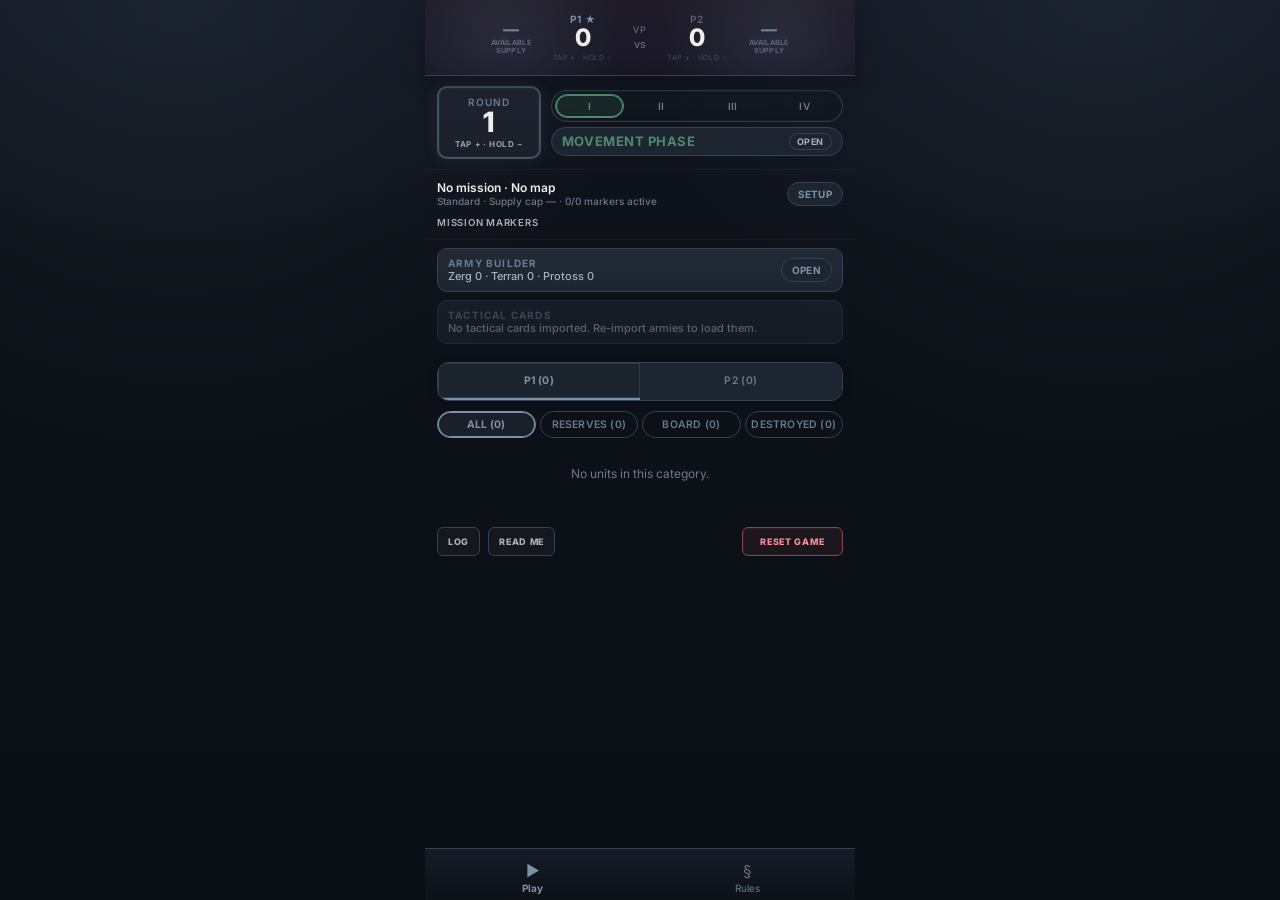
==== commit 4ac43e7b: "Add files via upload" ====
--- a/index.html
+++ b/index.html
@@ -299,6 +299,33 @@
 
 .app-shell{max-width:430px;margin:0 auto;min-height:100vh}
 .tab-content{padding-bottom:56px}
+/* ─── TACTICAL CARDS ─── */
+.tac-section{padding:0 12px 8px;border-bottom:1px solid rgba(255,255,255,.04)}
+.tac-header{display:flex;align-items:center;justify-content:space-between;padding:8px 0}
+.tac-resource-pool{display:flex;gap:6px;align-items:center}
+.tac-pool-badge{padding:3px 10px;border-radius:100px;font-size:0.65rem;font-weight:700;text-transform:uppercase;letter-spacing:.04em}
+.tac-card{
+  display:flex;align-items:center;gap:8px;padding:10px 12px;margin-bottom:4px;
+  border-radius:var(--r);border:1px solid var(--border);
+  background:linear-gradient(180deg,rgba(255,255,255,.025),rgba(255,255,255,.01)),var(--surface);
+  transition:opacity .2s,border-color .15s;
+}
+.tac-card.exhausted{opacity:.45;border-left-color:var(--dim)}
+.tac-card .tac-info{flex:1;min-width:0}
+.tac-card .tac-name{font-size:0.85rem;font-weight:600;white-space:nowrap;overflow:hidden;text-overflow:ellipsis}
+.tac-card.exhausted .tac-name{text-decoration:line-through;color:var(--dim)}
+.tac-card .tac-meta{font-size:0.65rem;color:var(--dim);font-weight:500;margin-top:1px}
+.tac-state-btn{
+  padding:5px 10px;border-radius:100px;font-size:0.6rem;font-weight:700;
+  text-transform:uppercase;letter-spacing:.04em;border:1.5px solid var(--border);
+  transition:all .15s;white-space:nowrap;
+}
+.tac-state-btn.ready{border-color:var(--success);color:var(--success);background:rgba(34,197,94,.1)}
+.tac-state-btn.ability{border-color:var(--warning);color:var(--warning);background:rgba(251,191,36,.1)}
+.tac-state-btn.resource{border-color:var(--gas);color:var(--gas);background:rgba(34,211,238,.1)}
+.tac-resource-badge{padding:3px 8px;border-radius:var(--rs);font-size:0.65rem;font-weight:700;text-transform:uppercase;letter-spacing:.02em;white-space:nowrap}
+.tac-expand{border-top:1px solid rgba(255,255,255,.04);padding:8px 12px 4px;animation:revealBlock .2s ease}
+
 .danger-zone{display:flex;justify-content:space-between;align-items:center;gap:8px;padding:14px 12px 74px}
 .reset-game-btn{width:25%;min-width:92px;padding:8px 10px;border-radius:var(--rs);border:1.5px solid #8b4049;background:rgba(139,64,73,.12);color:#ff8b96;font-size:9px;font-weight:800;text-transform:uppercase;letter-spacing:.08em;box-shadow:inset 0 0 0 1px rgba(255,139,150,.08)}
 </style>
@@ -357,7 +384,7 @@
   terran:{label:"Terran",key:"sc-tmg-terran-v1",href:"Army%20Builder/terran.html",payload:"Army%20Builder/runtime/payloads/terran.js",color:"#3b82f6"},
   protoss:{label:"Protoss",key:"sc-tmg-protoss-v1",href:"Army%20Builder/protoss.html",payload:"Army%20Builder/runtime/payloads/protoss.js",color:"#d4af37"}
 };
-function emptyArmy(id){return {label:id.toUpperCase(),color:"#7b93a8",units:[]}}
+function emptyArmy(id){return {label:id.toUpperCase(),color:"#7b93a8",units:[],tactical:[]}}
 const ARMIES={p1:emptyArmy("p1"),p2:emptyArmy("p2")};
 
 const MISSION_SETUP=window.__missionSetupData||{missions:[],maps:[]};
@@ -373,6 +400,7 @@
     scoredMarkersByRound:{},
     builderMsg:"",
     builderModal:false,
+    tacticalModal:false,
     missionModal:false,
     logModal:false,
     readmeModal:false,
@@ -388,7 +416,7 @@
 function saveGameState(){
   if(!saveReady)return;
   try{
-    const state={...S,builderModal:false,missionModal:false,logModal:false,readmeModal:false,turnModal:false,supplyMsg:""};
+    const state={...S,builderModal:false,tacticalModal:false,missionModal:false,logModal:false,readmeModal:false,turnModal:false,supplyMsg:""};
     localStorage.setItem(GAME_SAVE_KEY,JSON.stringify({state,armies:{p1:ARMIES.p1,p2:ARMIES.p2}}));
   }catch(e){}
 }
@@ -411,6 +439,7 @@
       markers:(st.mission||{}).markers||{}
     };
     S.builderModal=false;
+    S.tacticalModal=false;
     S.missionModal=false;
     S.logModal=false;
     S.readmeModal=false;
@@ -418,7 +447,11 @@
     S.supplyMsg="";
     ["p1","p2"].forEach(id=>{
       const army=saved.armies?.[id];
-      if(army&&Array.isArray(army.units))ARMIES[id]=army;
+      if(army&&Array.isArray(army.units)){
+        army.tactical=Array.isArray(army.tactical)?army.tactical:[];
+        army.tactical.forEach(c=>{if(!c.state)c.state="ready"});
+        ARMIES[id]=army;
+      }
     });
   }catch(e){}
 }
@@ -439,15 +472,42 @@
 function eachUnit(fn){
   ["p1","p2"].forEach(player=>(ARMIES[player]?.units||[]).forEach(u=>fn(u,player)));
 }
+function eachTactical(fn){
+  ["p1","p2"].forEach(player=>(ARMIES[player]?.tactical||[]).forEach(c=>fn(c,player)));
+}
+const RESOURCE_LABELS={zerg:"BM",terran:"CP",protoss:"PE"};
+const RESOURCE_NAMES={zerg:"Biomass",terran:"Command Points",protoss:"Psionic Energy"};
+function factionResourceLabel(player){
+  const army=ARMIES[player];
+  if(!army)return "Resource";
+  const faction=Object.keys(BUILDER_FACTIONS).find(k=>army.label?.toLowerCase().includes(k));
+  return RESOURCE_LABELS[faction]||army.tactical?.[0]?.resourceType||"Resource";
+}
+function factionResourceName(player){
+  const army=ARMIES[player];
+  if(!army)return "Resource";
+  const faction=Object.keys(BUILDER_FACTIONS).find(k=>army.label?.toLowerCase().includes(k));
+  return RESOURCE_NAMES[faction]||"Resource";
+}
+function refreshTacticalCards(){
+  eachTactical(c=>{c.state="ready"});
+}
+function availableResource(player){
+  const cards=ARMIES[player]?.tactical||[];
+  return cards.filter(c=>c.state==="ready").reduce((sum,c)=>sum+Number(c.resourceValue||0),0);
+}
 function saveRoundActivationState(round=S.round){
   S.roundStates=S.roundStates||{};
   const units={};
   eachUnit(u=>{units[u.key]={activated:!!u.activated}});
-  S.roundStates[round]={units};
+  const tactical={};
+  eachTactical(c=>{tactical[c.key]={state:c.state||"ready"}});
+  S.roundStates[round]={units,tactical};
 }
 function restoreRoundActivationState(round){
-  const saved=S.roundStates?.[round]?.units;
-  eachUnit(u=>{u.activated=saved?.[u.key]?.activated||false});
+  const saved=S.roundStates?.[round];
+  eachUnit(u=>{u.activated=saved?.units?.[u.key]?.activated||false});
+  eachTactical(c=>{c.state=saved?.tactical?.[c.key]?.state||"ready"});
 }
 function setRound(next){
   const round=Math.max(1,Math.min(5,Number(next)||1));
@@ -456,7 +516,12 @@
   if(round>previous)applyMissionMarkerScore({silentNoScore:true,autoAdvance:true});
   saveRoundActivationState(previous);
   S.round=round;
-  restoreRoundActivationState(round);
+  if(round>previous){
+    refreshTacticalCards();
+    addLog(`Round ${round}: all tactical cards refreshed to Ready.`);
+  }else{
+    restoreRoundActivationState(round);
+  }
   S.passed={p1:false,p2:false};
   addLog(`Round changed from ${previous} to ${round}.`);
   render();
@@ -485,6 +550,7 @@
 }
 
 function units(){return ARMIES[S.viewingArmy]?.units||[]}
+function tacticalCards(){return ARMIES[S.viewingArmy]?.tactical||[]}
 function filtered(){return S.armyFilter==="all"?units():units().filter(u=>u.location===S.armyFilter)}
 function phaseColor(){return PHASES[S.phase].color}
 function selScale(){return SCALES.find(s=>s.id===S.mission.scaleId)||SCALES[1]}
@@ -855,6 +921,22 @@
     keywords:unit.keywords||unit.tags||[]
   };
 }
+function normalizeTacticalCard(card,index){
+  const slots=Object.entries(card.slots||card.additionalSlots||{}).map(([slot,count])=>`${slot.toUpperCase()} +${count}`);
+  return {
+    key:`tactical-${card.id||card.name||index}-${index}`,
+    id:card.id||"",
+    name:card.name||"Tactical Card",
+    cost:Number(card.cost??card.gasCost??0),
+    resource:card.resource||"",
+    resourceType:card.resourceType||"",
+    resourceValue:card.resourceValue??"",
+    state:"ready",
+    slots,
+    abilities:(card.abilities||[]).map(a=>({name:a.name||"Ability",phase:a.phase||"Any Phase",type:a.type||"",desc:cleanText(a.description||a.text||"")})),
+    keywords:[...(card.factionTags||[])]
+  };
+}
 async function importBuilderRoster(player,faction){
   const saved=savedBuilder(faction);
   if(!saved||(saved.units||[]).length===0){S.builderMsg=`No saved ${BUILDER_FACTIONS[faction].label} roster found. Open the builder and save a list first.`;render();return}
@@ -862,8 +944,9 @@
     S.builderMsg=`Importing ${BUILDER_FACTIONS[faction].label}...`;render();
     const payload=await loadBuilderPayload(faction);
     const units=(saved.units||[]).map((entry,index)=>normalizeBuilderUnit(entry,payload,index));
-    ARMIES[player]={label:`${player.toUpperCase()} — ${BUILDER_FACTIONS[faction].label}`,color:BUILDER_FACTIONS[faction].color,units};
-    addLog(`${player.toUpperCase()} imported ${BUILDER_FACTIONS[faction].label} roster with ${units.length} units.`);
+    const tactical=(saved.tactical||[]).map((id,index)=>(payload.tacticalCards||[]).find(card=>card.id===id)).filter(Boolean).map(normalizeTacticalCard);
+    ARMIES[player]={label:`${player.toUpperCase()} — ${BUILDER_FACTIONS[faction].label}`,color:BUILDER_FACTIONS[faction].color,units,tactical};
+    addLog(`${player.toUpperCase()} imported ${BUILDER_FACTIONS[faction].label} roster with ${units.length} units and ${tactical.length} tactical cards.`);
     S.viewingArmy=player;
     S.armyFilter="all";
     S.expanded={};
@@ -871,11 +954,25 @@
     if(saved.missionId)S.mission.missionId=saved.missionId;
     if(saved.mapId)S.mission.mapId=saved.mapId;
     S.builderModal=false;
-    S.builderMsg=`Imported ${units.length} ${BUILDER_FACTIONS[faction].label} unit${units.length===1?"":"s"} to ${player.toUpperCase()}.`;
+    S.builderMsg=`Imported ${units.length} ${BUILDER_FACTIONS[faction].label} unit${units.length===1?"":"s"} and ${tactical.length} tactical card${tactical.length===1?"":"s"} to ${player.toUpperCase()}.`;
   }catch(err){
     S.builderMsg=`Could not import ${BUILDER_FACTIONS[faction].label}: ${err.message||err}`;
   }
   render();
+}
+
+async function handleBuilderImportReturn(){
+  const params=new URLSearchParams(window.location.search||"");
+  const faction=params.get("import");
+  const player=params.get("player")==="p2"?"p2":"p1";
+  if(!faction||!BUILDER_FACTIONS[faction])return false;
+  S.viewingArmy=player;
+  await importBuilderRoster(player,faction);
+  try{
+    const cleanUrl=window.location.pathname+(window.location.hash||"");
+    window.history.replaceState({},document.title,cleanUrl);
+  }catch(e){}
+  return true;
 }
 
 function applyMissionMarkerScore(opts={}){
@@ -979,6 +1076,7 @@
   const action=actions[S.selAction]||actions[0];
   const army=ARMIES[S.viewingArmy];
   const allU=units();
+  const allT=tacticalCards();
   const board=allU.filter(u=>u.location==="battlefield");
   const rsv=allU.filter(u=>u.location==="reserves");
   const dest=allU.filter(u=>u.location==="destroyed");
@@ -1072,6 +1170,8 @@
 
   <!-- ARMY SECTION -->
   ${builderBarHtml()}
+  ${tacticalBarHtml()}
+  ${tacticalModalHtml()}
   <div class="army-section">
     <div class="army-toggle">
       ${["p1","p2"].map(id=>{const a=ARMIES[id];return`<button class="${S.viewingArmy===id?"active":""}" data-view-army="${id}"
@@ -1181,6 +1281,79 @@
     </div>`}).join("")}
   </div>`:"";
 }
+function tacticalBarHtml(){
+  const t1=ARMIES.p1?.tactical||[];
+  const t2=ARMIES.p2?.tactical||[];
+  const total=t1.length+t2.length;
+  if(!total)return `<div class="builder-bar" style="opacity:.5">
+    <div style="min-width:0">
+      <div class="builder-title">Tactical Cards</div>
+      <div class="builder-summary">No tactical cards imported. Re-import armies to load them.</div>
+    </div>
+  </div>`;
+  const r1=t1.filter(c=>c.state==="ready").length;
+  const r2=t2.filter(c=>c.state==="ready").length;
+  const pool1=availableResource("p1");
+  const pool2=availableResource("p2");
+  const res1=factionResourceLabel("p1");
+  const res2=factionResourceLabel("p2");
+  return `<div class="builder-bar">
+    <div style="min-width:0">
+      <div class="builder-title">Tactical Cards</div>
+      <div class="builder-summary">${t1.length?`P1: ${r1}${"/"+ t1.length} ready · ${pool1} ${res1}`:"P1: none"}${t2.length?` · P2: ${r2}${"/"+ t2.length} ready · ${pool2} ${res2}`:""}</div>
+    </div>
+    <button class="builder-open-btn" data-open-tactical>Open</button>
+  </div>`;
+}
+function tacticalModalHtml(){
+  if(!S.tacticalModal)return "";
+  const sections=["p1","p2"].map(player=>{
+    const army=ARMIES[player];
+    const cards=army?.tactical||[];
+    if(!cards.length)return "";
+    const color=army.color||"#7b93a8";
+    const resLabel=factionResourceLabel(player);
+    const resName=factionResourceName(player);
+    const pool=availableResource(player);
+    const total=cards.reduce((s,c)=>s+Number(c.resourceValue||0),0);
+    const readyCount=cards.filter(c=>c.state==="ready").length;
+    return `<div style="margin-bottom:14px">
+      <div style="display:flex;align-items:center;justify-content:space-between;margin-bottom:8px">
+        <div>
+          <div class="modal-sub" style="color:${color};font-weight:700;margin:0">${esc(army.label||player.toUpperCase())}</div>
+          <div style="font-size:0.6rem;color:var(--dim);font-weight:500;margin-top:2px">${readyCount}${"/"+ cards.length} ready · ${pool}${"/"+ total} ${resLabel} available</div>
+        </div>
+        <span class="tac-pool-badge" style="background:${alpha(color,.12)};color:${color}">${pool} ${resLabel}</span>
+      </div>
+      ${cards.map(card=>{
+        const isReady=card.state==="ready";
+        const isAbility=card.state==="ability";
+        const exhausted=!isReady;
+        const stateLabel=isReady?"Ready":isAbility?"Ability":resLabel;
+        const stateClass=isReady?"ready":isAbility?"ability":"resource";
+        const open=!!S.expanded[card.key];
+        const resVal=card.resourceValue?`+${card.resourceValue} ${card.resourceType||resLabel}`:"";
+        return `<div class="tac-card ${exhausted?"exhausted":""}" style="border-left:4px solid ${isReady?color:"var(--dim)"}">
+          <div class="tac-info" ${card.abilities?.length?`data-expand="${card.key}" style="cursor:pointer"`:""}>
+            <div class="tac-name">${esc(card.name)}</div>
+            <div class="tac-meta">${resVal}${card.slots?.length?` · ${card.slots.join(", ")}`:""}</div>
+          </div>
+          <button class="tac-state-btn ${stateClass}" data-tac-cycle="${card.key}" data-tac-player="${player}">${stateLabel}</button>
+          ${card.abilities?.length?`<span class="unit-chevron ${open?"open":""}" data-expand="${card.key}" style="cursor:pointer">›</span>`:""}
+        </div>
+        ${open&&card.abilities?.length?`<div class="tac-expand">${abilityListHtml("Card Abilities",card.abilities)}</div>`:""}`;
+      }).join("")}
+    </div>`;
+  }).join("");
+  return `<div class="modal-backdrop" data-close-tactical></div>
+  <div class="modal-panel" style="max-height:80vh;overflow-y:auto">
+    <div class="modal-head">
+      <div><div class="modal-title">Tactical Cards</div><div class="modal-sub">Tap a card's state to cycle: Ready → Ability → Resource → Ready. Cards refresh each round.</div></div>
+      <button class="modal-close" data-close-tactical>×</button>
+    </div>
+    ${sections||'<div class="empty-msg">No tactical cards imported. Import armies from the builder first.</div>'}
+  </div>`;
+}
 function unitCardHtml(u){
   const loc=LOC[u.location]||LOC.reserves;
   const dead=u.location==="destroyed"||u.models.current===0;
@@ -1191,7 +1364,7 @@
   const armyColor=ARMIES[owner]?.color||"#7b93a8";
   const locShort={reserves:"Res",battlefield:"Board",destroyed:"Dead"}[u.location]||loc.label;
   const activeSupply=effectiveSupply(u);
-  const supplyText=unitSupplyTiers(u).length&&activeSupply!==Number(u.supply||0)?`S${activeSupply}/${u.supply}`:`S${activeSupply}`;
+  const supplyText=unitSupplyTiers(u).length&&activeSupply!==Number(u.supply||0)?`S${activeSupply}${"/"+ u.supply}`:`S${activeSupply}`;
   return`<div class="unit-card ${roleClass} ${dead?"dead":""}" style="--unit-color-rgb:${colorRgb(armyColor)}">
     <div class="unit-row" data-expand="${u.key}">
       <span class="loc-dot" style="background:${loc.color};box-shadow:0 0 6px ${loc.color}55"></span>
@@ -1234,6 +1407,27 @@
 function findUnitOwner(key){
   return ["p1","p2"].find(id=>(ARMIES[id]?.units||[]).some(u=>u.key===key))||"";
 }
+function findTactical(key){
+  for(const id of ["p1","p2"]){
+    const card=(ARMIES[id]?.tactical||[]).find(c=>c.key===key);
+    if(card)return {card,player:id};
+  }
+  return null;
+}
+function cycleTacticalState(key,player){
+  const found=findTactical(key);
+  if(!found)return;
+  const card=found.card;
+  const resLabel=factionResourceLabel(found.player);
+  const prev=card.state||"ready";
+  if(prev==="ready")card.state="ability";
+  else if(prev==="ability")card.state="resource";
+  else card.state="ready";
+  const labels={ready:"Ready",ability:"Exhausted (Ability)",resource:`Exhausted (${resLabel})`};
+  addLog(`${card.name}: ${labels[prev]} → ${labels[card.state]}.`);
+  buzz(12);
+  render();
+}
 function findUnit(key){
   const owner=findUnitOwner(key);
   return owner?(ARMIES[owner].units||[]).find(u=>u.key===key):null;
@@ -1401,11 +1595,14 @@
   document.querySelectorAll("[data-view-army]").forEach(b=>b.onclick=()=>{S.viewingArmy=b.dataset.viewArmy;S.armyFilter="all";render()});
   document.querySelectorAll("[data-open-builder]").forEach(b=>b.onclick=()=>{S.builderModal=true;render()});
   document.querySelectorAll("[data-close-builder]").forEach(b=>b.onclick=()=>{S.builderModal=false;render()});
+  document.querySelectorAll("[data-open-tactical]").forEach(b=>b.onclick=()=>{S.tacticalModal=true;render()});
+  document.querySelectorAll("[data-close-tactical]").forEach(b=>b.onclick=()=>{S.tacticalModal=false;render()});
   document.querySelectorAll("[data-open-mission]").forEach(b=>b.onclick=()=>{S.missionModal=true;render()});
   document.querySelectorAll("[data-close-mission]").forEach(b=>b.onclick=()=>{S.missionModal=false;render()});
   document.querySelectorAll("[data-import-builder]").forEach(b=>b.onclick=()=>importBuilderRoster(b.dataset.importPlayer,b.dataset.importBuilder));
   document.querySelectorAll("[data-filter]").forEach(b=>b.onclick=()=>{S.armyFilter=b.dataset.filter;render()});
-  document.querySelectorAll("[data-expand]").forEach(b=>b.onclick=(e)=>{if(e.target.closest("[data-unit-toggle],[data-cycle-loc],[data-model-counter]"))return;const k=b.dataset.expand;S.expanded[k]=!S.expanded[k];render()});
+  document.querySelectorAll("[data-expand]").forEach(b=>b.onclick=(e)=>{if(e.target.closest("[data-unit-toggle],[data-cycle-loc],[data-model-counter],[data-tac-cycle]"))return;const k=b.dataset.expand;S.expanded[k]=!S.expanded[k];render()});
+  document.querySelectorAll("[data-tac-cycle]").forEach(b=>b.onclick=(e)=>{e.stopPropagation();cycleTacticalState(b.dataset.tacCycle,b.dataset.tacPlayer)});
   document.querySelectorAll("[data-cycle-loc]").forEach(b=>b.onclick=(e)=>{e.stopPropagation();cycleUnitLocation(b.dataset.cycleLoc)});
   document.querySelectorAll("[data-unit-toggle]").forEach(b=>b.onclick=(e)=>{e.stopPropagation();const u=findUnit(b.dataset.unitToggle);if(u){u[b.dataset.flag]=!u[b.dataset.flag];addLog(`${u.name} marked ${u[b.dataset.flag]?"":"not "}${b.dataset.flag}.`)}render()});
   document.querySelectorAll("[data-model-counter]").forEach(b=>{
@@ -1437,7 +1634,7 @@
 
 loadGameState();
 saveReady=true;
-render();
+handleBuilderImportReturn().then(imported=>{if(!imported)render()});
 </script>
 </body>
 </html>
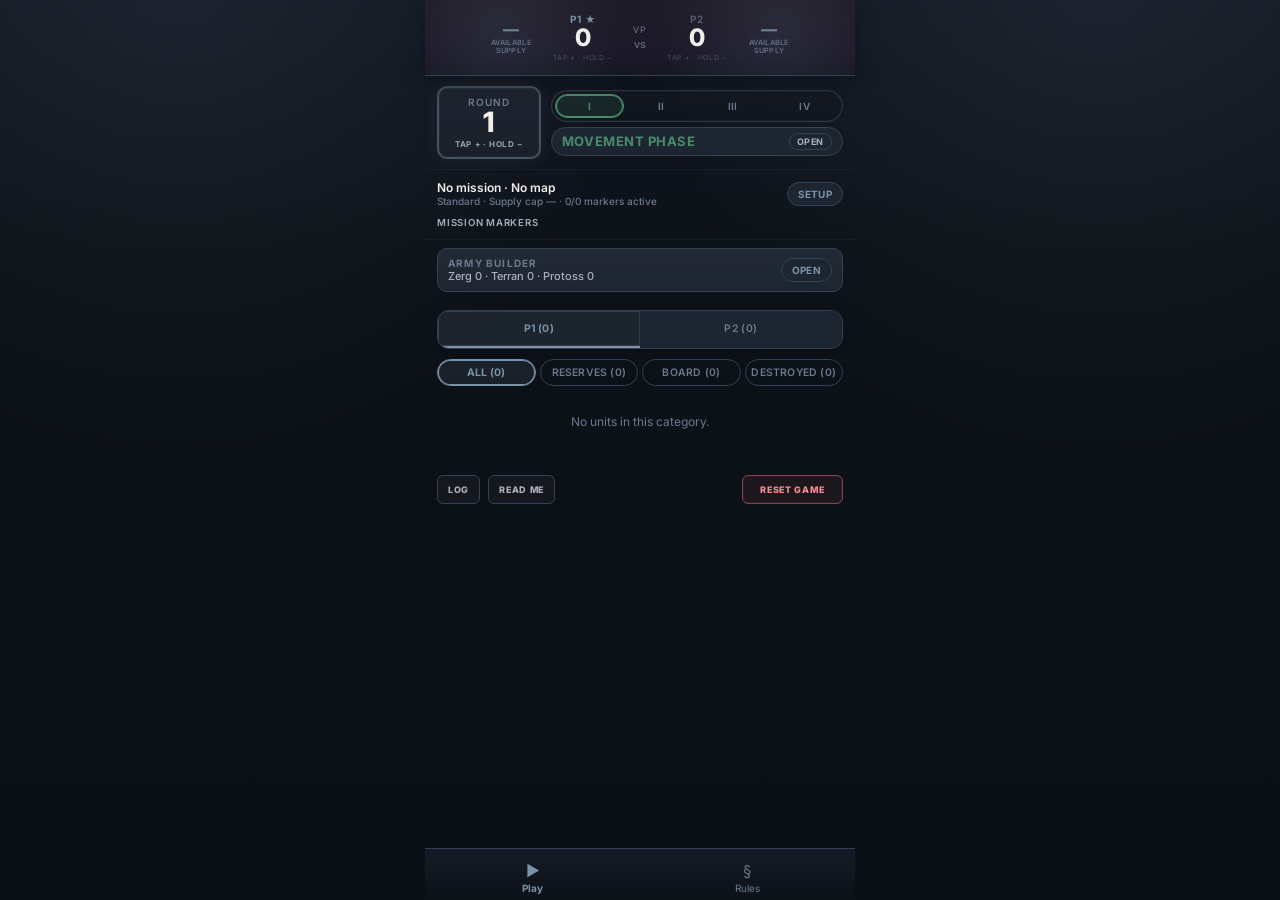
==== commit 2ac98a78: "Add files via upload" ====
--- a/index.html
+++ b/index.html
@@ -1170,13 +1170,13 @@
 
   <!-- ARMY SECTION -->
   ${builderBarHtml()}
-  ${tacticalBarHtml()}
   ${tacticalModalHtml()}
   <div class="army-section">
     <div class="army-toggle">
       ${["p1","p2"].map(id=>{const a=ARMIES[id];return`<button class="${S.viewingArmy===id?"active":""}" data-view-army="${id}"
         style="color:${S.viewingArmy===id?a.color:"var(--dim)"};background:${S.viewingArmy===id?alpha(a.color,.14):"var(--surfaceAlt)"};border-bottom-color:${S.viewingArmy===id?a.color:"transparent"};${S.viewingArmy===id?`box-shadow:inset 0 0 0 1px ${alpha(a.color,.22)}`:""}">${a.label} (${a.units.length})</button>`}).join("")}
     </div>
+    ${tacticalBarHtml(S.viewingArmy)}
     <div class="filter-chips">
       ${[{id:"all",l:`All (${allU.length})`},{id:"reserves",l:`Reserves (${rsv.length})`},{id:"battlefield",l:`Board (${board.length})`},{id:"destroyed",l:`Destroyed (${dest.length})`}].map(f=>`<button class="filter-chip ${S.armyFilter===f.id?"active":""}" data-filter="${f.id}"
         style="border-color:${S.armyFilter===f.id?army.color:"var(--border)"};background:${S.armyFilter===f.id?alpha(army.color,.12):"transparent"};color:${S.armyFilter===f.id?army.color:"var(--dim)"}">${f.l}</button>`).join("")}
@@ -1281,28 +1281,21 @@
     </div>`}).join("")}
   </div>`:"";
 }
-function tacticalBarHtml(){
-  const t1=ARMIES.p1?.tactical||[];
-  const t2=ARMIES.p2?.tactical||[];
-  const total=t1.length+t2.length;
-  if(!total)return `<div class="builder-bar" style="opacity:.5">
+function tacticalBarHtml(player){
+  const army=ARMIES[player]||{};
+  const cards=army.tactical||[];
+  const color=army.color||"#7b93a8";
+  if(!cards.length)return "";
+  const readyCount=cards.filter(c=>c.state==="ready").length;
+  const pool=availableResource(player);
+  const total=cards.reduce((s,c)=>s+Number(c.resourceValue||0),0);
+  const resLabel=factionResourceLabel(player);
+  return `<div class="builder-bar" style="margin:0 0 8px;border-color:${alpha(color,.25)}">
     <div style="min-width:0">
       <div class="builder-title">Tactical Cards</div>
-      <div class="builder-summary">No tactical cards imported. Re-import armies to load them.</div>
-    </div>
-  </div>`;
-  const r1=t1.filter(c=>c.state==="ready").length;
-  const r2=t2.filter(c=>c.state==="ready").length;
-  const pool1=availableResource("p1");
-  const pool2=availableResource("p2");
-  const res1=factionResourceLabel("p1");
-  const res2=factionResourceLabel("p2");
-  return `<div class="builder-bar">
-    <div style="min-width:0">
-      <div class="builder-title">Tactical Cards</div>
-      <div class="builder-summary">${t1.length?`P1: ${r1}${"/"+ t1.length} ready · ${pool1} ${res1}`:"P1: none"}${t2.length?` · P2: ${r2}${"/"+ t2.length} ready · ${pool2} ${res2}`:""}</div>
-    </div>
-    <button class="builder-open-btn" data-open-tactical>Open</button>
+      <div class="builder-summary">${readyCount}${"/"+ cards.length} ready · ${pool}${"/"+ total} ${resLabel} available</div>
+    </div>
+    <button class="builder-open-btn" data-open-tactical style="border-color:${alpha(color,.4)};color:${color}">Open</button>
   </div>`;
 }
 function tacticalModalHtml(){
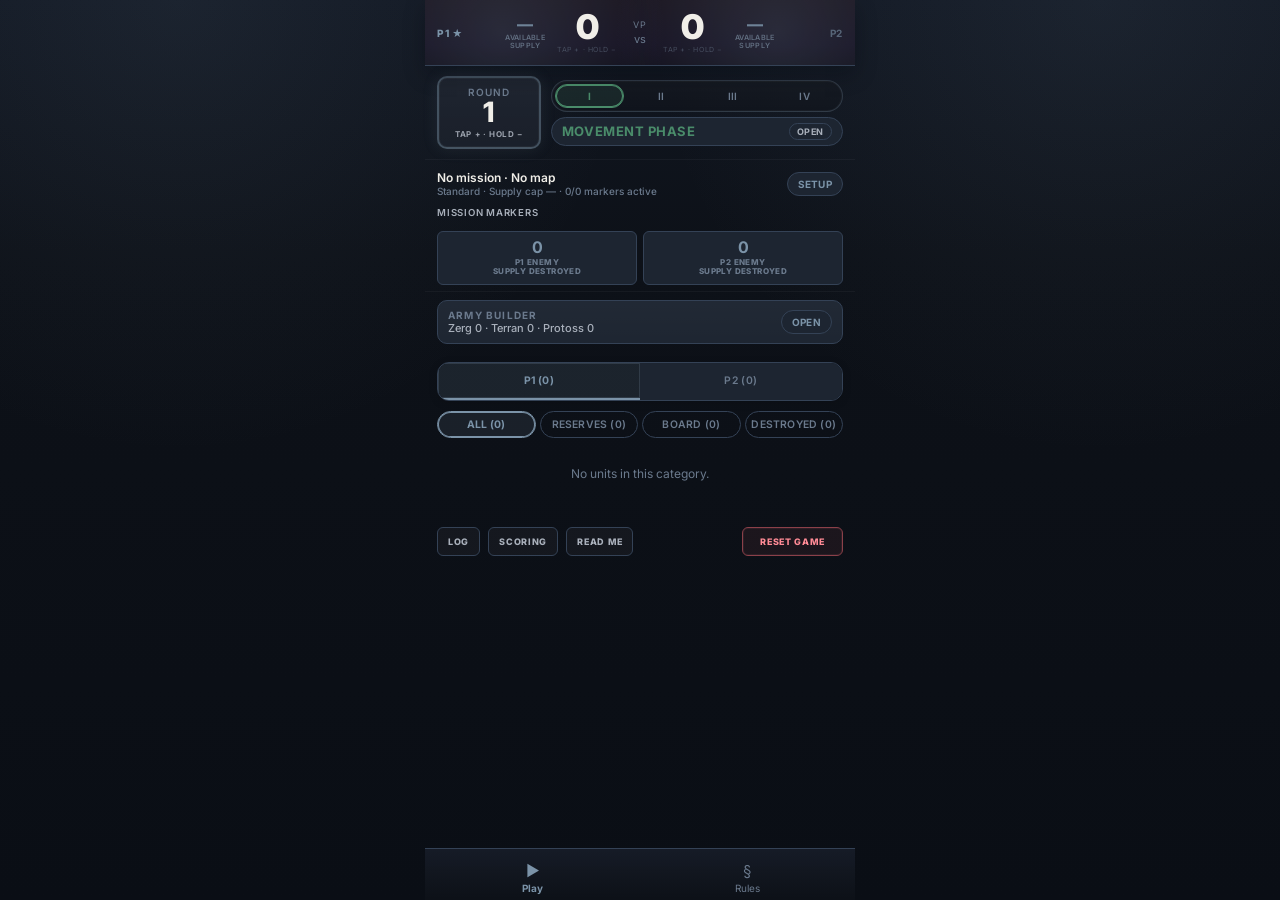
==== commit e79a7215: "Add files via upload" ====
--- a/index.html
+++ b/index.html
@@ -50,19 +50,21 @@
 .phase-open-btn .phase-name{text-decoration:none}
 .phase-open-btn{display:flex;align-items:center;justify-content:space-between;gap:8px}
 .phase-open-tag{padding:2px 7px;border-radius:999px;background:var(--card);border:1px solid var(--border);color:var(--muted);font-size:9px;font-weight:700;text-transform:uppercase;letter-spacing:.06em}
-.vp-row{display:flex;align-items:center;justify-content:center;gap:10px;padding:2px 0}
-.vp-block{text-align:center;min-width:66px;padding:3px 6px;border-radius:var(--r);user-select:none}
-.vp-score-hit{cursor:pointer;transition:transform .1s;padding:2px 4px;border-radius:var(--rs)}
+.vp-row{display:grid;grid-template-columns:minmax(44px,1fr) 42px minmax(62px,auto) 24px minmax(62px,auto) 42px minmax(44px,1fr);align-items:center;gap:5px;padding:2px 0}
+.score-side{display:flex;flex-direction:column;align-items:flex-start;justify-content:center;min-width:0}
+.score-side.right{align-items:flex-end;text-align:right}
+.vp-block{text-align:center;min-width:68px;padding:2px 2px;border-radius:var(--r);user-select:none}
+.vp-score-hit{cursor:pointer;transition:transform .1s;padding:1px 4px;border-radius:var(--rs)}
 .vp-score-hit.pressing{transform:scale(.95)}
-.vp-label{font-size:10px;text-transform:uppercase;letter-spacing:.1em;font-weight:600}
-.vp-value{font-size:24px;font-weight:800;font-family:var(--mono);line-height:1.1}
+.vp-label{max-width:100%;font-size:10px;text-transform:uppercase;letter-spacing:.06em;font-weight:700;white-space:nowrap;overflow:hidden;text-overflow:ellipsis}
+.vp-value{font-size:34px;font-weight:900;font-family:var(--mono);line-height:.95}
 .vp-hint{font-size:7px;color:var(--dim);margin-top:2px;opacity:.5;text-transform:uppercase;letter-spacing:.08em}
 .vp-hint.score-ready{opacity:1;font-weight:800;color:var(--accent)}
-.supply-side{text-align:center;min-width:36px;padding:4px 2px;border-radius:var(--rs);opacity:.85}
+.supply-side{text-align:center;min-width:36px;padding:2px 0;border-radius:var(--rs);opacity:.85;justify-self:center}
 .supply-side .supply-num{display:block;font-size:1rem;font-weight:800;font-family:var(--mono);color:var(--sc);line-height:1}
 .supply-side.over .supply-num{color:#ef4444}
 .supply-side .supply-detail{display:block;font-size:0.45rem;color:var(--dim);text-transform:uppercase;letter-spacing:.04em;font-weight:600;margin-top:2px;line-height:1.05}
-.vp-sep{display:flex;flex-direction:column;align-items:center}
+.vp-sep{display:flex;flex-direction:column;align-items:center;min-width:24px}
 .vp-sep span:first-child{font-size:9px;color:var(--dim);text-transform:uppercase;letter-spacing:.15em}
 .vp-sep span:last-child{font-size:11px;color:var(--dim);margin-top:2px}
 .log-open-btn{padding:8px 10px;border-radius:var(--rs);border:1px solid var(--border);background:rgba(255,255,255,.035);color:var(--muted);font-size:9px;font-weight:800;text-transform:uppercase;letter-spacing:.08em}
@@ -165,6 +167,18 @@
 .marker-owner-btns{display:flex;gap:4px;margin-top:8px}
 .marker-owner-btn{flex:1;padding:5px 0;border-radius:var(--rs);border:1px solid var(--border);font-size:10px;transition:all .15s}
 .marker-owner-btn.active{font-weight:600}
+.round-score-strip{display:grid;grid-template-columns:1fr 1fr;gap:6px;margin-top:8px}
+.round-score-tile{border:1px solid var(--border);border-radius:var(--rs);background:var(--surfaceAlt);padding:7px 8px;text-align:center;user-select:none;transition:transform .1s}
+.round-score-tile.pressing{transform:scale(.96)}
+.round-score-tile strong{display:block;font-size:16px;font-family:var(--mono);line-height:1;color:var(--accent)}
+.round-score-tile span{display:block;margin-top:3px;color:var(--dim);font-size:8px;text-transform:uppercase;letter-spacing:.05em;font-weight:800;line-height:1.15}
+.ledger-list{max-height:58vh;overflow:auto;padding-right:2px}
+.ledger-entry{padding:9px 0;border-bottom:1px solid rgba(255,255,255,.06)}
+.ledger-head{display:flex;justify-content:space-between;gap:8px;margin-bottom:5px}
+.ledger-title{font-size:11px;color:var(--accent);font-weight:900;text-transform:uppercase;letter-spacing:.08em}
+.ledger-total{font-family:var(--mono);font-size:11px;color:var(--muted);font-weight:800}
+.ledger-source{display:flex;justify-content:space-between;gap:8px;padding:3px 0;color:var(--text);font-size:11px;font-weight:700}
+.ledger-note{color:var(--dim);font-size:10px;line-height:1.35;margin-top:4px}
 
 /* ─── ARMY SECTION ─── */
 .army-section{padding:10px 12px 12px}
@@ -397,12 +411,15 @@
     mission:{scaleId:"standard",missionId:"",mapId:"",sides:{p1:"blue",p2:"red"},markers:{},open:false,editMarker:null},
     log:[],
     roundStates:{},
+    roundScoring:{},
+    scoringLedger:[],
     scoredMarkersByRound:{},
     builderMsg:"",
     builderModal:false,
     tacticalModal:false,
     missionModal:false,
     logModal:false,
+    ledgerModal:false,
     readmeModal:false,
     turnModal:false,
     supplyMsg:""
@@ -410,13 +427,15 @@
 }
 const S=newGameState();
 const GAME_SAVE_KEY="sc-tmg-companion-game-v1";
+const PENDING_IMPORT_KEY="sc-tmg-companion-pending-import";
 const DEFAULT_MISSION=JSON.parse(JSON.stringify(S.mission));
 let saveReady=false;
+let lastPendingImportId="";
 
 function saveGameState(){
   if(!saveReady)return;
   try{
-    const state={...S,builderModal:false,tacticalModal:false,missionModal:false,logModal:false,readmeModal:false,turnModal:false,supplyMsg:""};
+    const state={...S,builderModal:false,tacticalModal:false,missionModal:false,logModal:false,ledgerModal:false,readmeModal:false,turnModal:false,supplyMsg:""};
     localStorage.setItem(GAME_SAVE_KEY,JSON.stringify({state,armies:{p1:ARMIES.p1,p2:ARMIES.p2}}));
   }catch(e){}
 }
@@ -431,6 +450,13 @@
     S.expanded=st.expanded||{};
     S.log=Array.isArray(st.log)?st.log:[];
     S.roundStates=st.roundStates||{};
+    S.roundScoring=st.roundScoring||{};
+    if(!Object.values(S.roundScoring).some(r=>r&&(r.vp||r.manualVp||r.missionVp))&&(S.vp.p1||S.vp.p2)){
+      const r=roundScoring(S.round);
+      r.manualVp={p1:Number(S.vp.p1||0),p2:Number(S.vp.p2||0)};
+      setRoundVpFromParts(S.round);
+    }
+    S.scoringLedger=Array.isArray(st.scoringLedger)?st.scoringLedger:[];
     S.scoredMarkersByRound=st.scoredMarkersByRound||{};
     S.mission={
       ...DEFAULT_MISSION,
@@ -442,6 +468,7 @@
     S.tacticalModal=false;
     S.missionModal=false;
     S.logModal=false;
+    S.ledgerModal=false;
     S.readmeModal=false;
     S.turnModal=false;
     S.supplyMsg="";
@@ -469,6 +496,64 @@
   S.log.unshift({id:Date.now()+Math.random(),round:S.round,phase:PHASES[S.phase]?.name||"",text,ts:new Date().toLocaleTimeString([], {hour:"numeric",minute:"2-digit"})});
   if(S.log.length>500)S.log.length=500;
 }
+function roundScoring(round=S.round){
+  S.roundScoring=S.roundScoring||{};
+  const key=String(round);
+  if(!S.roundScoring[key])S.roundScoring[key]={destroyedBy:{p1:0,p2:0},events:[]};
+  const r=S.roundScoring[key];
+  r.destroyedBy={p1:0,p2:0,...(r.destroyedBy||{})};
+  r.manualVp={p1:0,p2:0,...(r.manualVp||{})};
+  r.missionVp={p1:0,p2:0,...(r.missionVp||{})};
+  r.vp={p1:0,p2:0,...(r.vp||{})};
+  r.events=Array.isArray(r.events)?r.events:[];
+  return r;
+}
+function setRoundVpFromParts(round=S.round){
+  const r=roundScoring(round);
+  r.vp={
+    p1:Math.max(0,Number(r.manualVp.p1||0)+Number(r.missionVp.p1||0)),
+    p2:Math.max(0,Number(r.manualVp.p2||0)+Number(r.missionVp.p2||0))
+  };
+  return r.vp;
+}
+function totalVpThrough(round=S.round){
+  const total={p1:0,p2:0};
+  const max=Math.max(1,Math.min(5,Number(round)||1));
+  for(let i=1;i<=max;i++){
+    const vp=setRoundVpFromParts(i);
+    total.p1+=Number(vp.p1||0);
+    total.p2+=Number(vp.p2||0);
+  }
+  return {p1:Math.min(99,total.p1),p2:Math.min(99,total.p2)};
+}
+function syncDisplayedVp(round=S.round){
+  S.vp=totalVpThrough(round);
+  return S.vp;
+}
+function setDisplayedVp(player,next){
+  const current=syncDisplayedVp()[player];
+  const target=Math.max(0,Math.min(99,Number(next)||0));
+  const delta=target-current;
+  if(!delta)return render();
+  const scoring=roundScoring();
+  scoring.manualVp[player]=Number(scoring.manualVp[player]||0)+delta;
+  setRoundVpFromParts();
+  syncDisplayedVp();
+  scoring.events.push({type:"manual-vp",player,delta,round:S.round,ts:Date.now()});
+  addLog(`${ARMIES[player].label} VP ${delta>0?"+":""}${delta} manual adjustment in round ${S.round}.`);
+  render();
+}
+function adjustDestroyedSupply(player,delta,reason="manual adjustment"){
+  const scoring=roundScoring();
+  const prev=Number(scoring.destroyedBy[player]||0);
+  const next=Math.max(0,prev+Number(delta||0));
+  scoring.destroyedBy[player]=next;
+  if(next!==prev){
+    scoring.events.push({type:"destroyed-supply",player,delta:next-prev,reason,round:S.round,ts:Date.now()});
+    addLog(`${ARMIES[player].label} enemy supply destroyed this round changed from ${prev} to ${next}.`);
+    buzz(10);
+  }
+}
 function eachUnit(fn){
   ["p1","p2"].forEach(player=>(ARMIES[player]?.units||[]).forEach(u=>fn(u,player)));
 }
@@ -518,10 +603,12 @@
   S.round=round;
   if(round>previous){
     refreshTacticalCards();
+    roundScoring(round);
     addLog(`Round ${round}: all tactical cards refreshed to Ready.`);
   }else{
     restoreRoundActivationState(round);
   }
+  syncDisplayedVp(round);
   S.passed={p1:false,p2:false};
   addLog(`Round changed from ${previous} to ${round}.`);
   render();
@@ -584,6 +671,11 @@
     <button class="builder-open-btn" data-open-builder>Open</button>
   </div>`;
 }
+function scoreboardArmyLabel(id){
+  const army=ARMIES[id]||{};
+  const fallback=id.toUpperCase();
+  return String(army.label||fallback).replace(new RegExp(`^${fallback}\\s*[—-]\\s*`,"i"),"").trim()||fallback;
+}
 function logModalHtml(){
   if(!S.logModal)return "";
   const rows=(S.log||[]).map(e=>`<div class="log-entry">
@@ -600,6 +692,25 @@
       <button class="modal-close" data-close-log>×</button>
     </div>
     <div class="log-list">${rows||`<div class="log-empty">No events logged yet.</div>`}</div>
+  </div>`;
+}
+function ledgerModalHtml(){
+  if(!S.ledgerModal)return "";
+  const rows=(S.scoringLedger||[]).map(e=>`<div class="ledger-entry">
+    <div class="ledger-head">
+      <span class="ledger-title">Round ${e.round} Scoring</span>
+      <span class="ledger-total">${e.totalsAfter?.p1??0}-${e.totalsAfter?.p2??0} VP</span>
+    </div>
+    ${(e.sources||[]).map(s=>`<div class="ledger-source"><span>${esc(s.label||s.type||"Score")}</span><span>${s.player?.toUpperCase?.()||""} +${s.amount}</span></div>`).join("")}
+    ${(e.notes||[]).length?`<div class="ledger-note">${e.notes.map(esc).join(" ")}</div>`:""}
+  </div>`).join("");
+  return `<div class="modal-backdrop" data-close-ledger></div>
+  <div class="modal-panel">
+    <div class="modal-head">
+      <div><div class="modal-title">Scoring Ledger</div><div class="modal-sub">Round-by-round VP sources and totals.</div></div>
+      <button class="modal-close" data-close-ledger>×</button>
+    </div>
+    <div class="ledger-list">${rows||`<div class="log-empty">No scored rounds yet.</div>`}</div>
   </div>`;
 }
 function readmeModalHtml(){
@@ -762,13 +873,13 @@
   const k=String(num);
   if(!S.mission.markers[k]){
     const active=missionStartsActive();
-    S.mission.markers[k]={active,activatedRound:active?1:null,controller:"neutral",p1Supply:0,p2Supply:0};
+    S.mission.markers[k]={active,activatedRound:active?1:null,controller:"neutral",p1Supply:0,p2Supply:0,lastChangedRound:null};
   }
   const r=S.mission.markers[k];
   if(r.active&&r.activatedRound==null)r.activatedRound=S.round||1;
   if(r.p1Supply>r.p2Supply)r.controller="p1";
   else if(r.p2Supply>r.p1Supply)r.controller="p2";
-  else r.controller="neutral";
+  else r.controller=r.controller||"neutral";
   return r;
 }
 function markerSelectedPlayer(num){
@@ -780,34 +891,55 @@
 function controlledActiveMarkers(){
   return activeMarkers().map(m=>({marker:m,state:markerState(m.num),home:markerHomePlayer(m,markerState(m.num))})).filter(({state})=>state.active&&(state.controller==="p1"||state.controller==="p2"));
 }
+function markerResolutionSummary(){
+  return activeMarkers().map(marker=>{
+    const state=markerState(marker.num);
+    const previous=state.lastScoredController||"neutral";
+    return {
+      markerId:marker.num,
+      previousOwner:previous,
+      p1Supply:Number(state.p1Supply||0),
+      p2Supply:Number(state.p2Supply||0),
+      resolvedOwner:state.controller||"neutral",
+      changedHands:previous!==state.controller,
+      changedFromOpponent:(previous==="p1"||previous==="p2")&&previous!==state.controller,
+      home:markerHomePlayer(marker,state)
+    };
+  });
+}
 function missionScoreKey(){
   return [S.round,S.mission.scaleId||"",S.mission.missionId||"",S.mission.mapId||""].join(":");
 }
 function missionAutoScore(){
   const mission=selMission();
   const id=mission?.id||"";
-  const out={p1:0,p2:0,notes:[],label:"Marker VP"};
+  const out={p1:0,p2:0,notes:[],sources:[],markerResolution:markerResolutionSummary(),label:"Round VP"};
   const controlled=controlledActiveMarkers();
   if(!mission){out.notes.push("Choose a mission before scoring.");return out}
+  const destroyed=roundScoring().destroyedBy;
+  ["p1","p2"].forEach(player=>{
+    const amount=Number(destroyed[player]||0);
+    if(amount>0){out[player]+=amount;out.sources.push({type:"destroyed-supply",player,amount,label:"Enemy supply destroyed"});}
+  });
   if(id.includes("frontlines")){
     if(S.round<2){out.notes.push("Frontlines marker VP starts in round 2.");return out}
-    controlled.forEach(({state})=>{out[state.controller]+=1});
-    out.notes.push("Adds 1 VP for each controlled active marker. The +2 control-swing bonus still needs manual VP.");
+    controlled.forEach(({marker,state})=>{out[state.controller]+=1;out.sources.push({type:"marker-control",player:state.controller,amount:1,label:`M${marker.num} controlled`});if(state.lastChangedRound===S.round){out[state.controller]+=2;out.sources.push({type:"marker-stolen",player:state.controller,amount:2,label:`M${marker.num} gained this round`});}});
+    out.notes.push("Adds marker control VP and Frontlines control-swing bonus when a marker changed hands this round.");
   }else if(id.includes("supply-drop")){
     const start=id.includes("skirmish")?2:1;
     if(S.round<start){out.notes.push(`Supply Drop marker VP starts in round ${start}.`);return out}
-    controlled.forEach(({state})=>{out[state.controller]+=Number(state.activatedRound||S.round||1)});
+    controlled.forEach(({marker,state})=>{const amount=Number(state.activatedRound||S.round||1);out[state.controller]+=amount;out.sources.push({type:"supply-drop-marker",player:state.controller,amount,label:`M${marker.num} activated round ${amount}`});});
     out.notes.push("Scores active controlled markers by activation round. Scored markers should be toggled inactive after scoring.");
   }else if(id.includes("divide-and-conquer")){
-    controlled.forEach(({marker,state})=>{if(Number(marker.num)===5)out[state.controller]+=2});
+    controlled.forEach(({marker,state})=>{if(Number(marker.num)===5){out[state.controller]+=2;out.sources.push({type:"marker-5",player:state.controller,amount:2,label:"Marker 5 controlled"});}});
     out.notes.push("Adds marker 5 VP only. Quarter control and destroyed enemy supply still need manual VP.");
   }else if(id.includes("gather-the-resources")){
     if(S.round<2){out.notes.push("Gather the Resources marker VP starts in round 2.");return out}
-    controlled.forEach(({state,home})=>{if((home==="p1"||home==="p2")&&home!==state.controller)out[state.controller]+=2});
+    controlled.forEach(({marker,state,home})=>{if((home==="p1"||home==="p2")&&home!==state.controller){out[state.controller]+=2;out.sources.push({type:"opponent-marker",player:state.controller,amount:2,label:`M${marker.num} opponent marker`});}});
     out.notes.push("Adds 2 VP for controlled markers assigned to the opponent. Gather actions and destroyed enemy supply are manual.");
   }else if(id.includes("hold-position")){
     if(S.round<2){out.notes.push("Hold Position marker VP starts in round 2.");return out}
-    controlled.forEach(({state,home})=>{out[state.controller]+=(home==="p1"||home==="p2")&&home!==state.controller?2:1});
+    controlled.forEach(({marker,state,home})=>{const amount=(home==="p1"||home==="p2")&&home!==state.controller?2:1;out[state.controller]+=amount;out.sources.push({type:"hold-marker",player:state.controller,amount,label:`M${marker.num} ${amount===2?"opponent":"own/neutral"} marker`});});
     out.notes.push("Adds 1 VP for neutral/own markers and 2 VP for opponent markers. Destroyed enemy supply is manual.");
   }else{
     out.notes.push("This mission uses marker colour/position or action scoring that the companion cannot fully infer yet.");
@@ -857,12 +989,37 @@
 }
 async function loadBuilderPayload(faction){
   const info=BUILDER_FACTIONS[faction];
-  const text=await fetch(info.payload).then(r=>{if(!r.ok)throw new Error("Payload not found");return r.text()});
-  const assign=text.indexOf("__starcraftTMGRuntimePayload");
-  const start=text.indexOf("{",assign);
-  const end=text.indexOf(";\nwindow.__starcraftTMGRuntimeStatus",start);
-  const json=text.slice(start,end>start?end:undefined).trim().replace(/;\s*$/,"");
-  return JSON.parse(json);
+  try{
+    const text=await fetch(info.payload).then(r=>{if(!r.ok)throw new Error("Payload not found");return r.text()});
+    const assign=text.indexOf("__starcraftTMGRuntimePayload");
+    const start=text.indexOf("{",assign);
+    const end=text.indexOf(";\nwindow.__starcraftTMGRuntimeStatus",start);
+    const json=text.slice(start,end>start?end:undefined).trim().replace(/;\s*$/,"");
+    return JSON.parse(json);
+  }catch(err){
+    return loadBuilderPayloadScript(info.payload);
+  }
+}
+function loadBuilderPayloadScript(src){
+  return new Promise((resolve,reject)=>{
+    const previous=window.__starcraftTMGRuntimePayload;
+    delete window.__starcraftTMGRuntimePayload;
+    const script=document.createElement("script");
+    script.src=src;
+    script.onload=()=>{
+      const payload=window.__starcraftTMGRuntimePayload;
+      if(previous)window.__starcraftTMGRuntimePayload=previous;
+      else delete window.__starcraftTMGRuntimePayload;
+      payload?resolve(payload):reject(new Error("Payload script did not expose runtime data"));
+      script.remove();
+    };
+    script.onerror=()=>{
+      if(previous)window.__starcraftTMGRuntimePayload=previous;
+      reject(new Error("Payload not found"));
+      script.remove();
+    };
+    document.head.appendChild(script);
+  });
 }
 function maxModelCount(value){
   const nums=String(value??"1").match(/\d+/g)?.map(Number)||[1];
@@ -968,29 +1125,92 @@
   if(!faction||!BUILDER_FACTIONS[faction])return false;
   S.viewingArmy=player;
   await importBuilderRoster(player,faction);
+  try{localStorage.removeItem(PENDING_IMPORT_KEY)}catch(e){}
   try{
     const cleanUrl=window.location.pathname+(window.location.hash||"");
     window.history.replaceState({},document.title,cleanUrl);
   }catch(e){}
   return true;
 }
+async function handlePendingBuilderImport(){
+  let pending=null;
+  try{pending=JSON.parse(localStorage.getItem(PENDING_IMPORT_KEY)||"null")}catch(e){}
+  if(!pending||!BUILDER_FACTIONS[pending.faction])return false;
+  const id=`${pending.faction}:${pending.player}:${pending.ts||""}`;
+  if(id===lastPendingImportId)return false;
+  lastPendingImportId=id;
+  const player=pending.player==="p2"?"p2":"p1";
+  S.viewingArmy=player;
+  await importBuilderRoster(player,pending.faction);
+  try{localStorage.removeItem(PENDING_IMPORT_KEY)}catch(e){}
+  return true;
+}
+function watchBuilderImportMessages(){
+  window.addEventListener("storage",e=>{
+    if(e.key===PENDING_IMPORT_KEY)handlePendingBuilderImport();
+  });
+  window.addEventListener("focus",()=>handlePendingBuilderImport());
+  document.addEventListener("visibilitychange",()=>{if(!document.hidden)handlePendingBuilderImport()});
+  try{
+    const ch=new BroadcastChannel("sc-tmg-companion");
+    ch.onmessage=e=>{if(e.data?.type==="import-roster")handlePendingBuilderImport()};
+  }catch(e){}
+}
 
 function applyMissionMarkerScore(opts={}){
   const score=missionAutoScore();
   const key=missionScoreKey();
   if(S.scoredMarkersByRound?.[key]){
-    if(opts.autoAdvance||!confirm("Mission marker VP already scored for this round. Score it again?"))return false;
+    const existing=roundScoring();
+    if(opts.autoAdvance&&!score.p1&&!score.p2&&!existing.missionVp.p1&&!existing.missionVp.p2)return true;
+    if(!opts.autoAdvance&&!confirm("Mission marker VP already scored for this round. Score it again?"))return false;
   }
+  const scoring=roundScoring();
+  const before=syncDisplayedVp();
+  scoring.missionVp={p1:Number(score.p1||0),p2:Number(score.p2||0)};
+  setRoundVpFromParts();
+  syncDisplayedVp();
   if(!score.p1&&!score.p2){
+    if(selMission()){
+      S.scoredMarkersByRound=S.scoredMarkersByRound||{};
+      S.scoredMarkersByRound[key]=true;
+      activeMarkers().forEach(m=>{const r=markerState(m.num);r.lastScoredController=r.controller||"neutral"});
+      S.scoringLedger=S.scoringLedger||[];
+      S.scoringLedger=S.scoringLedger.filter(e=>e.id!==key);
+      S.scoringLedger.unshift({
+        id:key,
+        round:S.round,
+        missionId:S.mission.missionId,
+        mapId:S.mission.mapId,
+        sources:score.sources||[],
+        notes:score.notes||[],
+        markerResolution:score.markerResolution||[],
+        destroyedBy:{...scoring.destroyedBy},
+        totalsAfter:{p1:S.vp.p1,p2:S.vp.p2},
+        ts:Date.now()
+      });
+    }
     if(!opts.silentNoScore)addLog(`Mission marker scoring: no automatic VP added. ${score.notes.join(" ")}`);
     if(!opts.autoAdvance)render();
     return false;
   }
-  const before={p1:S.vp.p1,p2:S.vp.p2};
-  S.vp.p1=Math.min(99,S.vp.p1+score.p1);
-  S.vp.p2=Math.min(99,S.vp.p2+score.p2);
   S.scoredMarkersByRound=S.scoredMarkersByRound||{};
   S.scoredMarkersByRound[key]=true;
+  activeMarkers().forEach(m=>{const r=markerState(m.num);r.lastScoredController=r.controller||"neutral"});
+  S.scoringLedger=S.scoringLedger||[];
+  S.scoringLedger=S.scoringLedger.filter(e=>e.id!==key);
+  S.scoringLedger.unshift({
+    id:key,
+    round:S.round,
+    missionId:S.mission.missionId,
+    mapId:S.mission.mapId,
+    sources:score.sources||[],
+    notes:score.notes||[],
+    markerResolution:score.markerResolution||[],
+    destroyedBy:{...scoring.destroyedBy},
+    totalsAfter:{p1:S.vp.p1,p2:S.vp.p2},
+    ts:Date.now()
+  });
   addLog(`${opts.autoAdvance?"Before advancing round, mission marker scoring":"Mission marker scoring"} added P1 +${score.p1}, P2 +${score.p2}. VP ${before.p1}-${before.p2} to ${S.vp.p1}-${S.vp.p2}. ${score.notes.join(" ")}`);
   buzz(18);
   if(!opts.autoAdvance)render();
@@ -1014,8 +1234,8 @@
 const hasTouch="ontouchstart" in window;
 const TAP_CONFIGS={
   round:{get:()=>S.round,min:1,max:5,set:v=>setRound(v)},
-  vp1:{get:()=>S.vp.p1,min:0,max:99,set:v=>{if(S.vp.p1!==v)addLog(`${ARMIES.p1.label} VP changed from ${S.vp.p1} to ${v}.`);S.vp.p1=v;render()}},
-  vp2:{get:()=>S.vp.p2,min:0,max:99,set:v=>{if(S.vp.p2!==v)addLog(`${ARMIES.p2.label} VP changed from ${S.vp.p2} to ${v}.`);S.vp.p2=v;render()}}
+  vp1:{get:()=>syncDisplayedVp().p1,min:0,max:99,set:v=>setDisplayedVp("p1",v)},
+  vp2:{get:()=>syncDisplayedVp().p2,min:0,max:99,set:v=>setDisplayedVp("p2",v)}
 };
 function tapStart(id){
   const cfg=TAP_CONFIGS[id];
@@ -1071,6 +1291,7 @@
 
 // ─── RENDER ───
 function render(){
+  syncDisplayedVp();
   const p=PHASES[S.phase];
   const actions=ACTIONS[S.phase]||[];
   const action=actions[S.selAction]||actions[0];
@@ -1089,6 +1310,7 @@
   const markerScoreDone=markerScore&&S.scoredMarkersByRound?.[missionScoreKey()];
   const vpHint=id=>markerScoreDone?"scored":markerScore?`mission +${markerScore[id]}`:"tap + · hold −";
   const vpHintClass=markerScore?"vp-hint score-ready":"vp-hint";
+  const rs=roundScoring();
 
   document.getElementById("app").innerHTML=`
   <!-- SCOREBAR (sticky) -->
@@ -1097,13 +1319,15 @@
     radial-gradient(circle at 82% 50%,rgba(${theme.p2Rgb},.18),transparent 46%),
     linear-gradient(180deg,#1a1520,#161222 68%,#12101c)">
     <div class="vp-row">
+      <div class="score-side left">
+        <div class="vp-label" style="color:${ARMIES.p1.color};opacity:${S.activePlayer==="p1"?1:.6};font-weight:${S.activePlayer==="p1"?800:700}">${scoreboardArmyLabel("p1")}${S.firstPlayer==="p1"?" ★":""}</div>
+      </div>
       <div class="supply-side ${sup1.over?"over":""}" style="--sc:${ARMIES.p1.color||"var(--accent)"}">
         <span class="supply-num">${supplyLabel(sup1.available)}</span>
         <span class="supply-detail">available<br>supply</span>
       </div>
       <div class="vp-block">
         <div class="vp-score-hit" data-tap="vp1">
-          <div class="vp-label" style="color:${ARMIES.p1.color};opacity:${S.activePlayer==="p1"?1:.6};font-weight:${S.activePlayer==="p1"?700:600}">P1${S.firstPlayer==="p1"?" ★":""}</div>
           <div class="vp-value">${S.vp.p1}</div>
           <div class="${vpHintClass}">${vpHint("p1")}</div>
         </div>
@@ -1111,7 +1335,6 @@
       <div class="vp-sep"><span>VP</span><span>vs</span></div>
       <div class="vp-block">
         <div class="vp-score-hit" data-tap="vp2">
-          <div class="vp-label" style="color:${ARMIES.p2.color};opacity:${S.activePlayer==="p2"?1:.6};font-weight:${S.activePlayer==="p2"?700:600}">P2${S.firstPlayer==="p2"?" ★":""}</div>
           <div class="vp-value">${S.vp.p2}</div>
           <div class="${vpHintClass}">${vpHint("p2")}</div>
         </div>
@@ -1119,6 +1342,9 @@
       <div class="supply-side ${sup2.over?"over":""}" style="--sc:${ARMIES.p2.color||"var(--accent)"}">
         <span class="supply-num">${supplyLabel(sup2.available)}</span>
         <span class="supply-detail">available<br>supply</span>
+      </div>
+      <div class="score-side right">
+        <div class="vp-label" style="color:${ARMIES.p2.color};opacity:${S.activePlayer==="p2"?1:.6};font-weight:${S.activePlayer==="p2"?800:700}">${scoreboardArmyLabel("p2")}${S.firstPlayer==="p2"?" ★":""}</div>
       </div>
     </div>
   </div>
@@ -1150,6 +1376,7 @@
   ${S.tab==="play"?`
   ${turnModalHtml()}
   ${logModalHtml()}
+  ${ledgerModalHtml()}
   ${readmeModalHtml()}
 
   <!-- MISSION PANEL -->
@@ -1164,6 +1391,10 @@
     <div class="sec-label" style="margin-bottom:5px">Mission Markers</div>
     ${missionMarkerGridHtml()}
     ${S.mission.editMarker!=null?markerEditorHtml(S.mission.editMarker):""}
+    <div class="round-score-strip">
+      <button class="round-score-tile" data-destroyed-counter="p1"><strong>${rs.destroyedBy.p1}</strong><span>${scoreboardArmyLabel("p1")} enemy<br>supply destroyed</span></button>
+      <button class="round-score-tile" data-destroyed-counter="p2"><strong>${rs.destroyedBy.p2}</strong><span>${scoreboardArmyLabel("p2")} enemy<br>supply destroyed</span></button>
+    </div>
   </div>
   ${missionModalHtml()}
   ${S.supplyMsg?`<div style="padding:4px 12px"><div class="supply-note" style="color:#c96a4a;font-size:10px">${esc(S.supplyMsg)}</div></div>`:""}
@@ -1187,6 +1418,7 @@
   <div class="danger-zone">
     <div class="utility-left">
       <button class="log-open-btn" data-open-log>Log</button>
+      <button class="log-open-btn" data-open-ledger>Scoring</button>
       <button class="log-open-btn" data-open-readme>Read Me</button>
     </div>
     <button class="reset-game-btn" data-reset-game>Reset Game</button>
@@ -1429,7 +1661,9 @@
   const u=findUnit(key);
   const owner=findUnitOwner(key);
   if(!u)return;
-  const needed=effectiveSupply(u);
+  const previousLocation=u.location;
+  const previousSupply=effectiveSupply(u);
+  const needed=location==="battlefield"?effectiveSupply({...u,location:"battlefield"}):effectiveSupply(u);
   if(location==="battlefield"&&u.location!=="battlefield"&&needed>armySupply(owner).available){
     S.supplyMsg=`${u.name} needs ${needed} supply; ${ARMIES[owner].label} has ${supplyLabel(armySupply(owner).available)} available.`;
     render();
@@ -1437,6 +1671,15 @@
   }
   if(u.location!==location)addLog(`${ARMIES[owner].label}: ${u.name} moved from ${LOC[u.location]?.label||u.location} to ${LOC[location]?.label||location}.`);
   u.location=location;
+  if(previousLocation!==location){
+    const scorer=owner==="p1"?"p2":"p1";
+    if(location==="destroyed"&&previousLocation!=="destroyed"&&previousSupply>0){
+      adjustDestroyedSupply(scorer,previousSupply,`${u.name} moved to destroyed`);
+    }else if(previousLocation==="destroyed"&&location!=="destroyed"){
+      const restoredSupply=effectiveSupply(u);
+      if(restoredSupply>0)adjustDestroyedSupply(scorer,-restoredSupply,`${u.name} restored from destroyed`);
+    }
+  }
   S.supplyMsg="";
   render();
 }
@@ -1457,6 +1700,10 @@
   S.supplyMsg="";
   if(u.models.current!==previous){
     const nextSupply=effectiveSupply(u);
+    const supplyDelta=previousSupply-nextSupply;
+    const unitOwner=findUnitOwner(key);
+    const scorer=unitOwner==="p1"?"p2":"p1";
+    if(supplyDelta!==0)adjustDestroyedSupply(scorer,supplyDelta,`${u.name} supply changed from ${previousSupply} to ${nextSupply}`);
     addLog(`${u.name} models changed from ${previous} to ${u.models.current}${nextSupply!==previousSupply?`; supply is now ${nextSupply}.`:"."}`);
     buzz(ms);
   }
@@ -1469,6 +1716,7 @@
 }
 const modelTimers={};
 const markerSupplyTimers={};
+const destroyedSupplyTimers={};
 function modelCounterStart(el,key,e){
   e.preventDefault();
   e.stopPropagation();
@@ -1497,9 +1745,14 @@
   const r=markerState(num);
   const key=player+"Supply";
   const prev=r[key];
+  const previousController=r.controller||"neutral";
   r.selectedPlayer=player;
   r[key]=Math.max(0,Number(next)||0);
   markerState(num);
+  if((r.controller||"neutral")!==previousController){
+    r.lastChangedRound=S.round;
+    roundScoring().events.push({type:"marker-control",marker:num,previous:previousController,next:r.controller,round:S.round,ts:Date.now()});
+  }
   if(r[key]!==prev){addLog(`M${num}: ${ARMIES[player].label} marker supply changed from ${prev} to ${r[key]}.`);buzz(ms)}
   render();
 }
@@ -1569,6 +1822,31 @@
   if(!t.did)adjustMarkerSupply(num,player,1,12);
   delete markerSupplyTimers[key];
 }
+function destroyedSupplyStart(el,player,e){
+  e.preventDefault();
+  e.stopPropagation();
+  clearTimeout(destroyedSupplyTimers[player]?.timer);
+  clearInterval(destroyedSupplyTimers[player]?.interval);
+  destroyedSupplyTimers[player]={did:false};
+  el.classList.add("pressing");
+  destroyedSupplyTimers[player].timer=setTimeout(()=>{
+    destroyedSupplyTimers[player].did=true;
+    adjustDestroyedSupply(player,-1,"manual hold");
+    destroyedSupplyTimers[player].interval=setInterval(()=>adjustDestroyedSupply(player,-1,"manual hold"),260);
+  },600);
+}
+function destroyedSupplyEnd(el,player,e){
+  e.preventDefault();
+  e.stopPropagation();
+  const t=destroyedSupplyTimers[player];
+  if(!t)return;
+  clearTimeout(t.timer);
+  clearInterval(t.interval);
+  el.classList.remove("pressing");
+  if(!t.did)adjustDestroyedSupply(player,1,"manual tap");
+  delete destroyedSupplyTimers[player];
+  render();
+}
 
 function bind(){
   bindTapCounters();
@@ -1577,6 +1855,8 @@
   document.querySelectorAll("[data-reset-game]").forEach(b=>b.onclick=()=>resetGameState());
   document.querySelectorAll("[data-open-log]").forEach(b=>b.onclick=()=>{S.logModal=true;render()});
   document.querySelectorAll("[data-close-log]").forEach(b=>b.onclick=()=>{S.logModal=false;render()});
+  document.querySelectorAll("[data-open-ledger]").forEach(b=>b.onclick=()=>{S.ledgerModal=true;render()});
+  document.querySelectorAll("[data-close-ledger]").forEach(b=>b.onclick=()=>{S.ledgerModal=false;render()});
   document.querySelectorAll("[data-open-readme]").forEach(b=>b.onclick=()=>{S.readmeModal=true;render()});
   document.querySelectorAll("[data-close-readme]").forEach(b=>b.onclick=()=>{S.readmeModal=false;render()});
   document.querySelectorAll("[data-open-turn]").forEach(b=>b.onclick=()=>{S.turnModal=true;render()});
@@ -1608,6 +1888,11 @@
     b.onpointerup=(e)=>markerSupplyEnd(b,+b.dataset.markerSupplyCounter,b.dataset.mplayer,e);
     b.onpointercancel=()=>{const key=`${b.dataset.markerSupplyCounter}-${b.dataset.mplayer}`;clearTimeout(markerSupplyTimers[key]?.timer);clearInterval(markerSupplyTimers[key]?.interval);b.classList.remove("pressing");delete markerSupplyTimers[key]};
   });
+  document.querySelectorAll("[data-destroyed-counter]").forEach(b=>{
+    b.onpointerdown=(e)=>{b.setPointerCapture?.(e.pointerId);destroyedSupplyStart(b,b.dataset.destroyedCounter,e)};
+    b.onpointerup=(e)=>destroyedSupplyEnd(b,b.dataset.destroyedCounter,e);
+    b.onpointercancel=()=>{const p=b.dataset.destroyedCounter;clearTimeout(destroyedSupplyTimers[p]?.timer);clearInterval(destroyedSupplyTimers[p]?.interval);b.classList.remove("pressing");delete destroyedSupplyTimers[p]};
+  });
   document.querySelectorAll("[data-loc]").forEach(b=>b.onclick=(e)=>{e.stopPropagation();setUnitLocation(b.dataset.loc,b.dataset.location)});
   document.querySelectorAll("[data-clear-search]").forEach(b=>b.onclick=()=>{S.search="";render()});
   const si=document.getElementById("rulesSearch");
@@ -1627,7 +1912,10 @@
 
 loadGameState();
 saveReady=true;
-handleBuilderImportReturn().then(imported=>{if(!imported)render()});
+watchBuilderImportMessages();
+handleBuilderImportReturn().then(imported=>{
+  if(!imported)handlePendingBuilderImport().then(done=>{if(!done)render()});
+});
 </script>
 </body>
 </html>
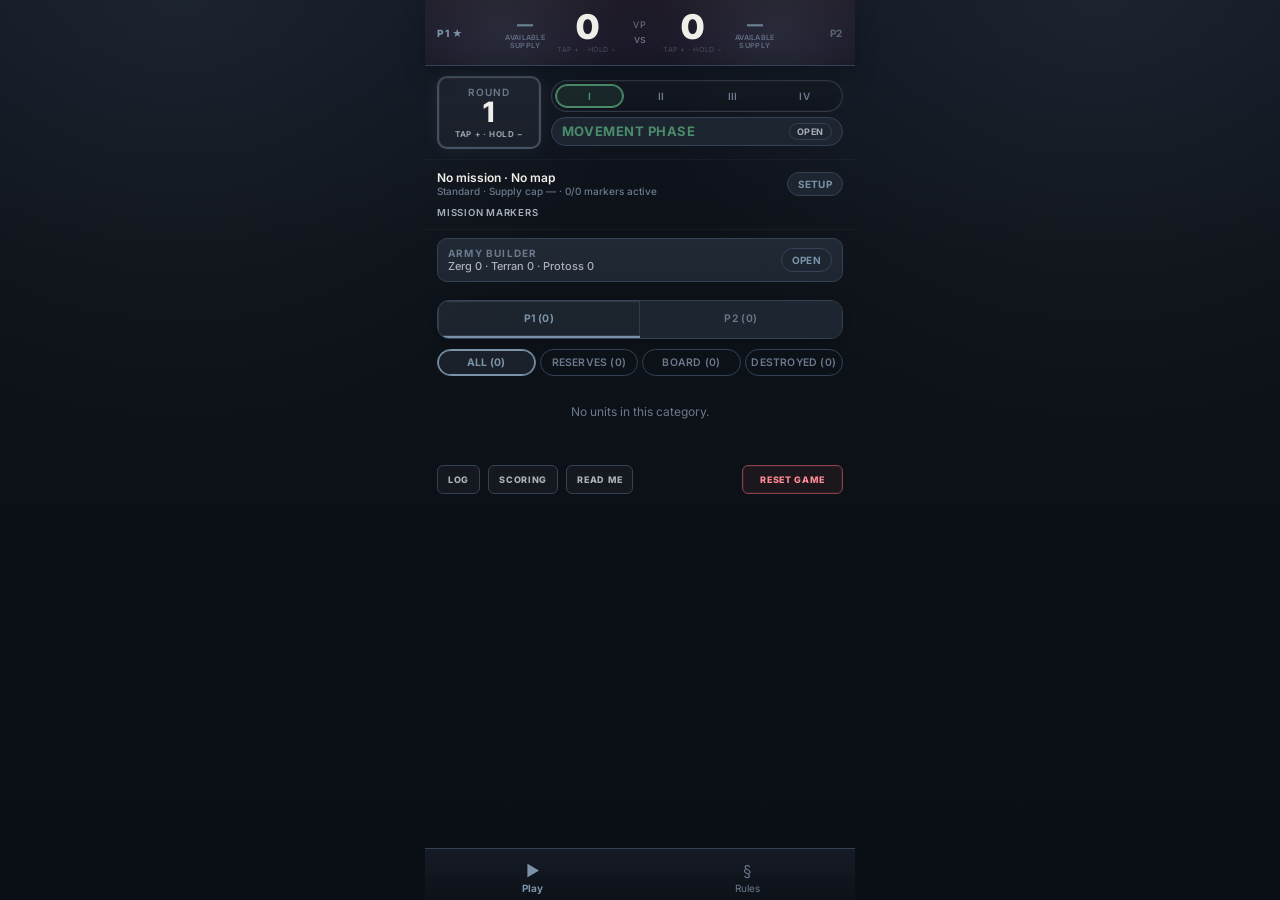
==== commit 809bab1c: "Add files via upload" ====
--- a/index.html
+++ b/index.html
@@ -167,11 +167,6 @@
 .marker-owner-btns{display:flex;gap:4px;margin-top:8px}
 .marker-owner-btn{flex:1;padding:5px 0;border-radius:var(--rs);border:1px solid var(--border);font-size:10px;transition:all .15s}
 .marker-owner-btn.active{font-weight:600}
-.round-score-strip{display:grid;grid-template-columns:1fr 1fr;gap:6px;margin-top:8px}
-.round-score-tile{border:1px solid var(--border);border-radius:var(--rs);background:var(--surfaceAlt);padding:7px 8px;text-align:center;user-select:none;transition:transform .1s}
-.round-score-tile.pressing{transform:scale(.96)}
-.round-score-tile strong{display:block;font-size:16px;font-family:var(--mono);line-height:1;color:var(--accent)}
-.round-score-tile span{display:block;margin-top:3px;color:var(--dim);font-size:8px;text-transform:uppercase;letter-spacing:.05em;font-weight:800;line-height:1.15}
 .ledger-list{max-height:58vh;overflow:auto;padding-right:2px}
 .ledger-entry{padding:9px 0;border-bottom:1px solid rgba(255,255,255,.06)}
 .ledger-head{display:flex;justify-content:space-between;gap:8px;margin-bottom:5px}
@@ -1310,7 +1305,6 @@
   const markerScoreDone=markerScore&&S.scoredMarkersByRound?.[missionScoreKey()];
   const vpHint=id=>markerScoreDone?"scored":markerScore?`mission +${markerScore[id]}`:"tap + · hold −";
   const vpHintClass=markerScore?"vp-hint score-ready":"vp-hint";
-  const rs=roundScoring();
 
   document.getElementById("app").innerHTML=`
   <!-- SCOREBAR (sticky) -->
@@ -1391,10 +1385,6 @@
     <div class="sec-label" style="margin-bottom:5px">Mission Markers</div>
     ${missionMarkerGridHtml()}
     ${S.mission.editMarker!=null?markerEditorHtml(S.mission.editMarker):""}
-    <div class="round-score-strip">
-      <button class="round-score-tile" data-destroyed-counter="p1"><strong>${rs.destroyedBy.p1}</strong><span>${scoreboardArmyLabel("p1")} enemy<br>supply destroyed</span></button>
-      <button class="round-score-tile" data-destroyed-counter="p2"><strong>${rs.destroyedBy.p2}</strong><span>${scoreboardArmyLabel("p2")} enemy<br>supply destroyed</span></button>
-    </div>
   </div>
   ${missionModalHtml()}
   ${S.supplyMsg?`<div style="padding:4px 12px"><div class="supply-note" style="color:#c96a4a;font-size:10px">${esc(S.supplyMsg)}</div></div>`:""}
@@ -1716,7 +1706,6 @@
 }
 const modelTimers={};
 const markerSupplyTimers={};
-const destroyedSupplyTimers={};
 function modelCounterStart(el,key,e){
   e.preventDefault();
   e.stopPropagation();
@@ -1822,32 +1811,6 @@
   if(!t.did)adjustMarkerSupply(num,player,1,12);
   delete markerSupplyTimers[key];
 }
-function destroyedSupplyStart(el,player,e){
-  e.preventDefault();
-  e.stopPropagation();
-  clearTimeout(destroyedSupplyTimers[player]?.timer);
-  clearInterval(destroyedSupplyTimers[player]?.interval);
-  destroyedSupplyTimers[player]={did:false};
-  el.classList.add("pressing");
-  destroyedSupplyTimers[player].timer=setTimeout(()=>{
-    destroyedSupplyTimers[player].did=true;
-    adjustDestroyedSupply(player,-1,"manual hold");
-    destroyedSupplyTimers[player].interval=setInterval(()=>adjustDestroyedSupply(player,-1,"manual hold"),260);
-  },600);
-}
-function destroyedSupplyEnd(el,player,e){
-  e.preventDefault();
-  e.stopPropagation();
-  const t=destroyedSupplyTimers[player];
-  if(!t)return;
-  clearTimeout(t.timer);
-  clearInterval(t.interval);
-  el.classList.remove("pressing");
-  if(!t.did)adjustDestroyedSupply(player,1,"manual tap");
-  delete destroyedSupplyTimers[player];
-  render();
-}
-
 function bind(){
   bindTapCounters();
   document.querySelectorAll("[data-tab]").forEach(b=>b.onclick=()=>{S.tab=b.dataset.tab;render()});
@@ -1888,11 +1851,6 @@
     b.onpointerup=(e)=>markerSupplyEnd(b,+b.dataset.markerSupplyCounter,b.dataset.mplayer,e);
     b.onpointercancel=()=>{const key=`${b.dataset.markerSupplyCounter}-${b.dataset.mplayer}`;clearTimeout(markerSupplyTimers[key]?.timer);clearInterval(markerSupplyTimers[key]?.interval);b.classList.remove("pressing");delete markerSupplyTimers[key]};
   });
-  document.querySelectorAll("[data-destroyed-counter]").forEach(b=>{
-    b.onpointerdown=(e)=>{b.setPointerCapture?.(e.pointerId);destroyedSupplyStart(b,b.dataset.destroyedCounter,e)};
-    b.onpointerup=(e)=>destroyedSupplyEnd(b,b.dataset.destroyedCounter,e);
-    b.onpointercancel=()=>{const p=b.dataset.destroyedCounter;clearTimeout(destroyedSupplyTimers[p]?.timer);clearInterval(destroyedSupplyTimers[p]?.interval);b.classList.remove("pressing");delete destroyedSupplyTimers[p]};
-  });
   document.querySelectorAll("[data-loc]").forEach(b=>b.onclick=(e)=>{e.stopPropagation();setUnitLocation(b.dataset.loc,b.dataset.location)});
   document.querySelectorAll("[data-clear-search]").forEach(b=>b.onclick=()=>{S.search="";render()});
   const si=document.getElementById("rulesSearch");
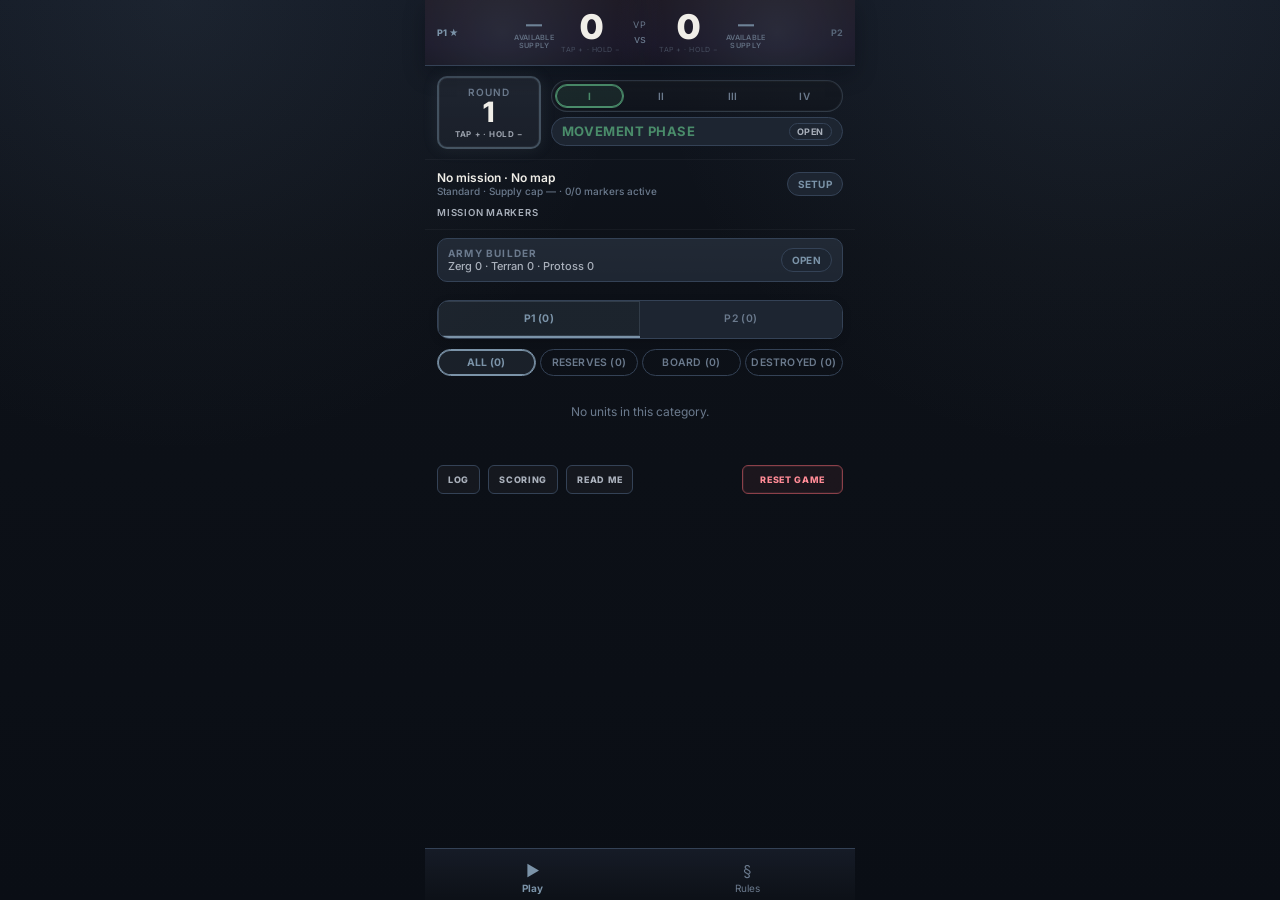
==== commit 5246a65d: "Add files via upload" ====
--- a/index.html
+++ b/index.html
@@ -50,21 +50,21 @@
 .phase-open-btn .phase-name{text-decoration:none}
 .phase-open-btn{display:flex;align-items:center;justify-content:space-between;gap:8px}
 .phase-open-tag{padding:2px 7px;border-radius:999px;background:var(--card);border:1px solid var(--border);color:var(--muted);font-size:9px;font-weight:700;text-transform:uppercase;letter-spacing:.06em}
-.vp-row{display:grid;grid-template-columns:minmax(44px,1fr) 42px minmax(62px,auto) 24px minmax(62px,auto) 42px minmax(44px,1fr);align-items:center;gap:5px;padding:2px 0}
+.vp-row{display:grid;grid-template-columns:minmax(48px,1fr) 36px minmax(58px,auto) 20px minmax(58px,auto) 36px minmax(48px,1fr);align-items:center;gap:4px;padding:2px 0}
 .score-side{display:flex;flex-direction:column;align-items:flex-start;justify-content:center;min-width:0}
 .score-side.right{align-items:flex-end;text-align:right}
-.vp-block{text-align:center;min-width:68px;padding:2px 2px;border-radius:var(--r);user-select:none}
+.vp-block{text-align:center;min-width:58px;padding:2px 1px;border-radius:var(--r);user-select:none}
 .vp-score-hit{cursor:pointer;transition:transform .1s;padding:1px 4px;border-radius:var(--rs)}
 .vp-score-hit.pressing{transform:scale(.95)}
-.vp-label{max-width:100%;font-size:10px;text-transform:uppercase;letter-spacing:.06em;font-weight:700;white-space:nowrap;overflow:hidden;text-overflow:ellipsis}
+.vp-label{max-width:100%;font-size:9px;text-transform:uppercase;letter-spacing:0;font-weight:800;white-space:nowrap;overflow:hidden;text-overflow:ellipsis}
 .vp-value{font-size:34px;font-weight:900;font-family:var(--mono);line-height:.95}
 .vp-hint{font-size:7px;color:var(--dim);margin-top:2px;opacity:.5;text-transform:uppercase;letter-spacing:.08em}
 .vp-hint.score-ready{opacity:1;font-weight:800;color:var(--accent)}
-.supply-side{text-align:center;min-width:36px;padding:2px 0;border-radius:var(--rs);opacity:.85;justify-self:center}
+.supply-side{text-align:center;min-width:34px;padding:2px 0;border-radius:var(--rs);opacity:.85;justify-self:center}
 .supply-side .supply-num{display:block;font-size:1rem;font-weight:800;font-family:var(--mono);color:var(--sc);line-height:1}
 .supply-side.over .supply-num{color:#ef4444}
 .supply-side .supply-detail{display:block;font-size:0.45rem;color:var(--dim);text-transform:uppercase;letter-spacing:.04em;font-weight:600;margin-top:2px;line-height:1.05}
-.vp-sep{display:flex;flex-direction:column;align-items:center;min-width:24px}
+.vp-sep{display:flex;flex-direction:column;align-items:center;min-width:20px}
 .vp-sep span:first-child{font-size:9px;color:var(--dim);text-transform:uppercase;letter-spacing:.15em}
 .vp-sep span:last-child{font-size:11px;color:var(--dim);margin-top:2px}
 .log-open-btn{padding:8px 10px;border-radius:var(--rs);border:1px solid var(--border);background:rgba(255,255,255,.035);color:var(--muted);font-size:9px;font-weight:800;text-transform:uppercase;letter-spacing:.08em}
@@ -1522,51 +1522,48 @@
 }
 function tacticalModalHtml(){
   if(!S.tacticalModal)return "";
-  const sections=["p1","p2"].map(player=>{
-    const army=ARMIES[player];
-    const cards=army?.tactical||[];
-    if(!cards.length)return "";
-    const color=army.color||"#7b93a8";
-    const resLabel=factionResourceLabel(player);
-    const resName=factionResourceName(player);
-    const pool=availableResource(player);
-    const total=cards.reduce((s,c)=>s+Number(c.resourceValue||0),0);
-    const readyCount=cards.filter(c=>c.state==="ready").length;
-    return `<div style="margin-bottom:14px">
-      <div style="display:flex;align-items:center;justify-content:space-between;margin-bottom:8px">
-        <div>
-          <div class="modal-sub" style="color:${color};font-weight:700;margin:0">${esc(army.label||player.toUpperCase())}</div>
-          <div style="font-size:0.6rem;color:var(--dim);font-weight:500;margin-top:2px">${readyCount}${"/"+ cards.length} ready · ${pool}${"/"+ total} ${resLabel} available</div>
+  const player=S.viewingArmy==="p2"?"p2":"p1";
+  const army=ARMIES[player];
+  const cards=army?.tactical||[];
+  const color=army?.color||"#7b93a8";
+  const resLabel=factionResourceLabel(player);
+  const pool=availableResource(player);
+  const total=cards.reduce((s,c)=>s+Number(c.resourceValue||0),0);
+  const readyCount=cards.filter(c=>c.state==="ready").length;
+  const section=cards.length?`<div style="margin-bottom:14px">
+    <div style="display:flex;align-items:center;justify-content:space-between;margin-bottom:8px">
+      <div>
+        <div class="modal-sub" style="color:${color};font-weight:700;margin:0">${esc(army.label||player.toUpperCase())}</div>
+        <div style="font-size:0.6rem;color:var(--dim);font-weight:500;margin-top:2px">${readyCount}${"/"+ cards.length} ready · ${pool}${"/"+ total} ${resLabel} available</div>
+      </div>
+      <span class="tac-pool-badge" style="background:${alpha(color,.12)};color:${color}">${pool} ${resLabel}</span>
+    </div>
+    ${cards.map(card=>{
+      const isReady=card.state==="ready";
+      const isAbility=card.state==="ability";
+      const exhausted=!isReady;
+      const stateLabel=isReady?"Ready":isAbility?"Ability":resLabel;
+      const stateClass=isReady?"ready":isAbility?"ability":"resource";
+      const open=!!S.expanded[card.key];
+      const resVal=card.resourceValue?`+${card.resourceValue} ${card.resourceType||resLabel}`:"";
+      return `<div class="tac-card ${exhausted?"exhausted":""}" style="border-left:4px solid ${isReady?color:"var(--dim)"}">
+        <div class="tac-info" ${card.abilities?.length?`data-expand="${card.key}" style="cursor:pointer"`:""}>
+          <div class="tac-name">${esc(card.name)}</div>
+          <div class="tac-meta">${resVal}${card.slots?.length?` · ${card.slots.join(", ")}`:""}</div>
         </div>
-        <span class="tac-pool-badge" style="background:${alpha(color,.12)};color:${color}">${pool} ${resLabel}</span>
+        <button class="tac-state-btn ${stateClass}" data-tac-cycle="${card.key}" data-tac-player="${player}">${stateLabel}</button>
+        ${card.abilities?.length?`<span class="unit-chevron ${open?"open":""}" data-expand="${card.key}" style="cursor:pointer">›</span>`:""}
       </div>
-      ${cards.map(card=>{
-        const isReady=card.state==="ready";
-        const isAbility=card.state==="ability";
-        const exhausted=!isReady;
-        const stateLabel=isReady?"Ready":isAbility?"Ability":resLabel;
-        const stateClass=isReady?"ready":isAbility?"ability":"resource";
-        const open=!!S.expanded[card.key];
-        const resVal=card.resourceValue?`+${card.resourceValue} ${card.resourceType||resLabel}`:"";
-        return `<div class="tac-card ${exhausted?"exhausted":""}" style="border-left:4px solid ${isReady?color:"var(--dim)"}">
-          <div class="tac-info" ${card.abilities?.length?`data-expand="${card.key}" style="cursor:pointer"`:""}>
-            <div class="tac-name">${esc(card.name)}</div>
-            <div class="tac-meta">${resVal}${card.slots?.length?` · ${card.slots.join(", ")}`:""}</div>
-          </div>
-          <button class="tac-state-btn ${stateClass}" data-tac-cycle="${card.key}" data-tac-player="${player}">${stateLabel}</button>
-          ${card.abilities?.length?`<span class="unit-chevron ${open?"open":""}" data-expand="${card.key}" style="cursor:pointer">›</span>`:""}
-        </div>
-        ${open&&card.abilities?.length?`<div class="tac-expand">${abilityListHtml("Card Abilities",card.abilities)}</div>`:""}`;
-      }).join("")}
-    </div>`;
-  }).join("");
+      ${open&&card.abilities?.length?`<div class="tac-expand">${abilityListHtml("Card Abilities",card.abilities)}</div>`:""}`;
+    }).join("")}
+  </div>`:"";
   return `<div class="modal-backdrop" data-close-tactical></div>
   <div class="modal-panel" style="max-height:80vh;overflow-y:auto">
     <div class="modal-head">
-      <div><div class="modal-title">Tactical Cards</div><div class="modal-sub">Tap a card's state to cycle: Ready → Ability → Resource → Ready. Cards refresh each round.</div></div>
+      <div><div class="modal-title">Tactical Cards</div><div class="modal-sub">${esc(army?.label||player.toUpperCase())} only · tap a card's state to cycle: Ready → Ability → Resource → Ready.</div></div>
       <button class="modal-close" data-close-tactical>×</button>
     </div>
-    ${sections||'<div class="empty-msg">No tactical cards imported. Import armies from the builder first.</div>'}
+    ${section||`<div class="empty-msg">No tactical cards imported for ${esc(army?.label||player.toUpperCase())}. Import this roster from the builder first.</div>`}
   </div>`;
 }
 function unitCardHtml(u){
